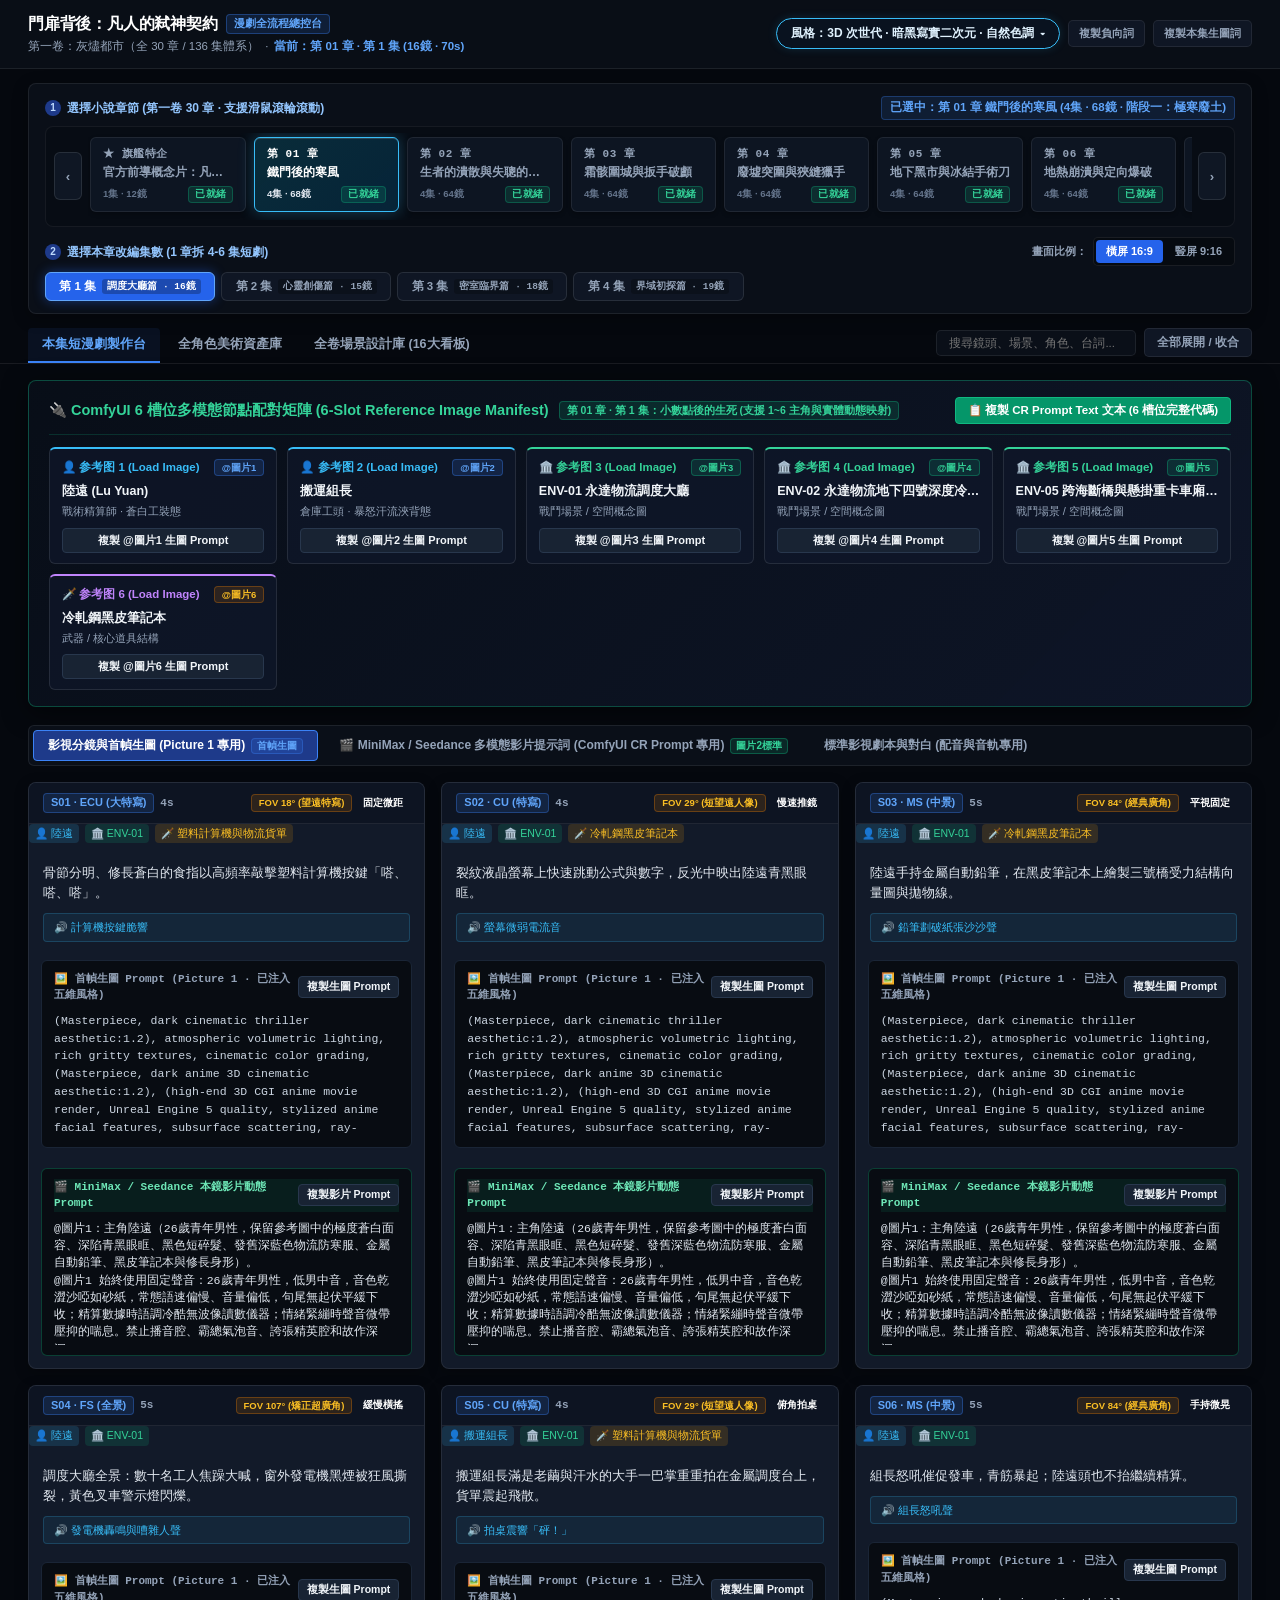
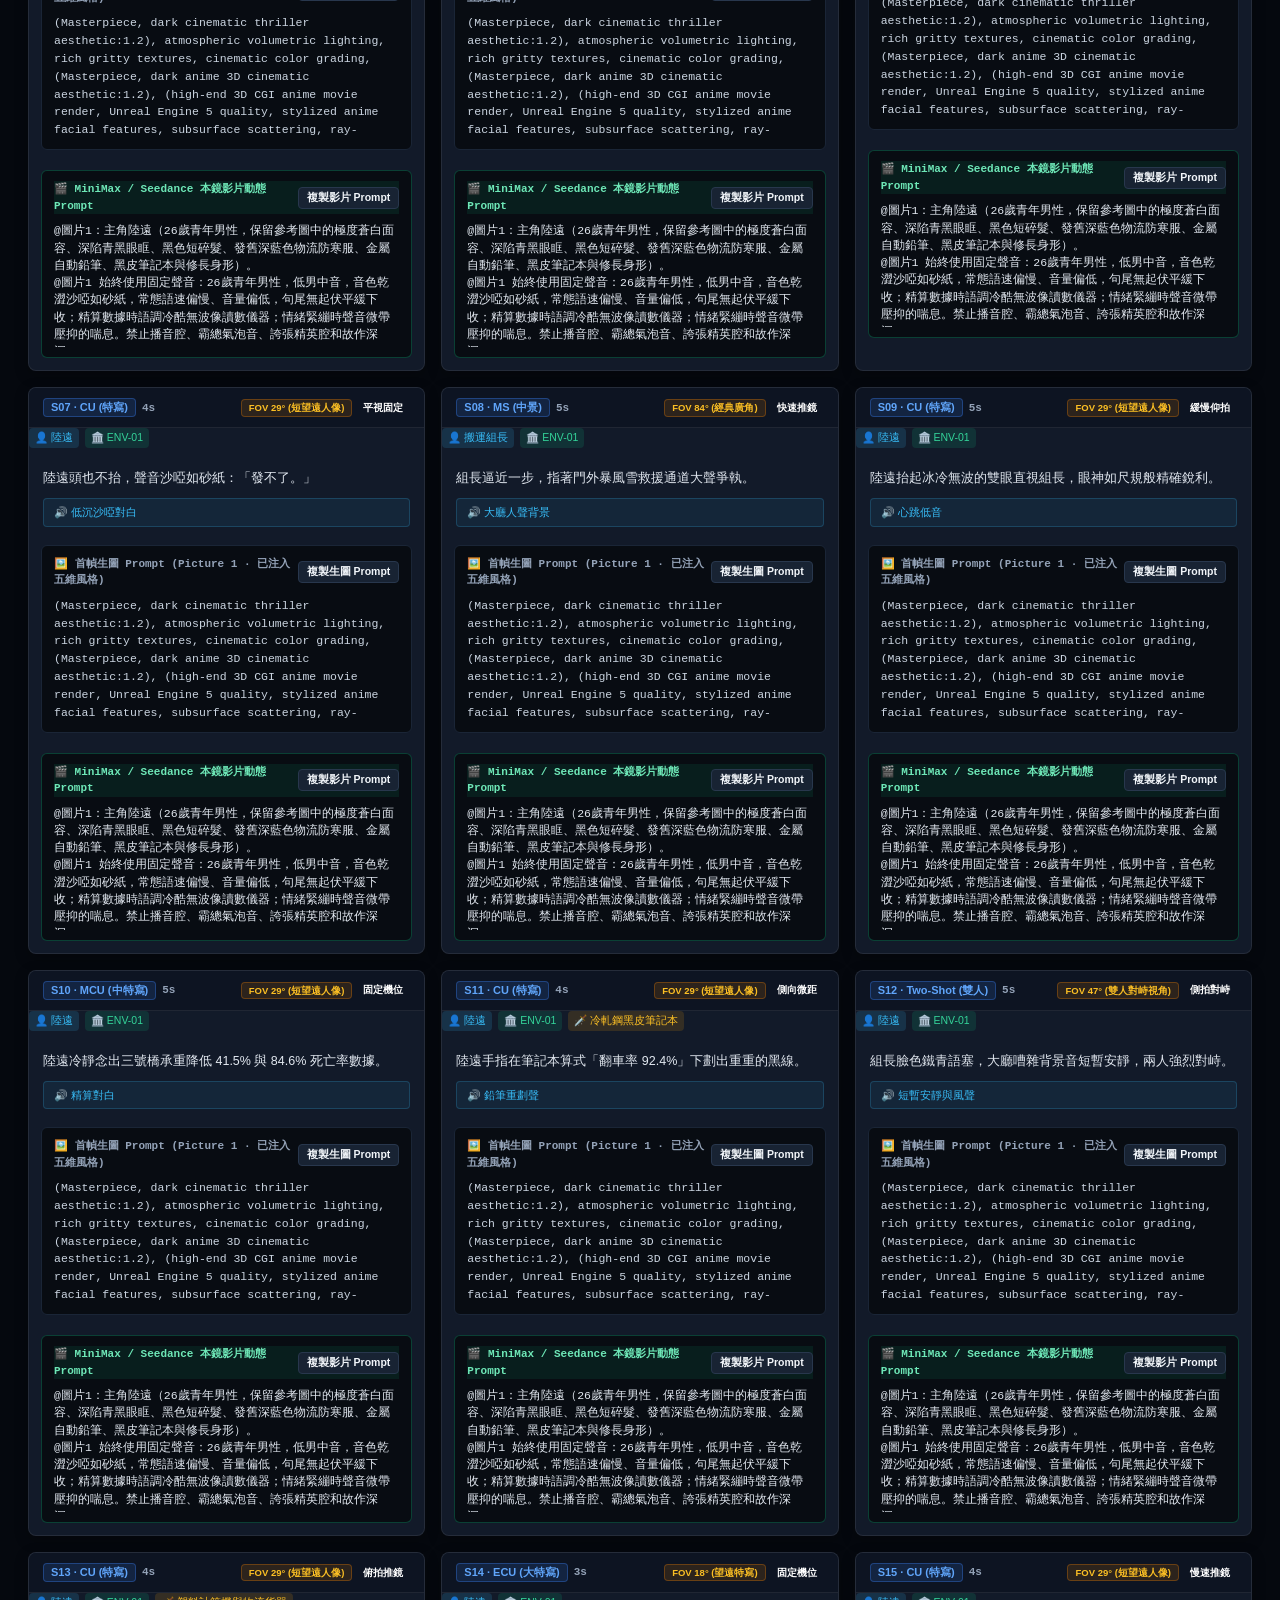
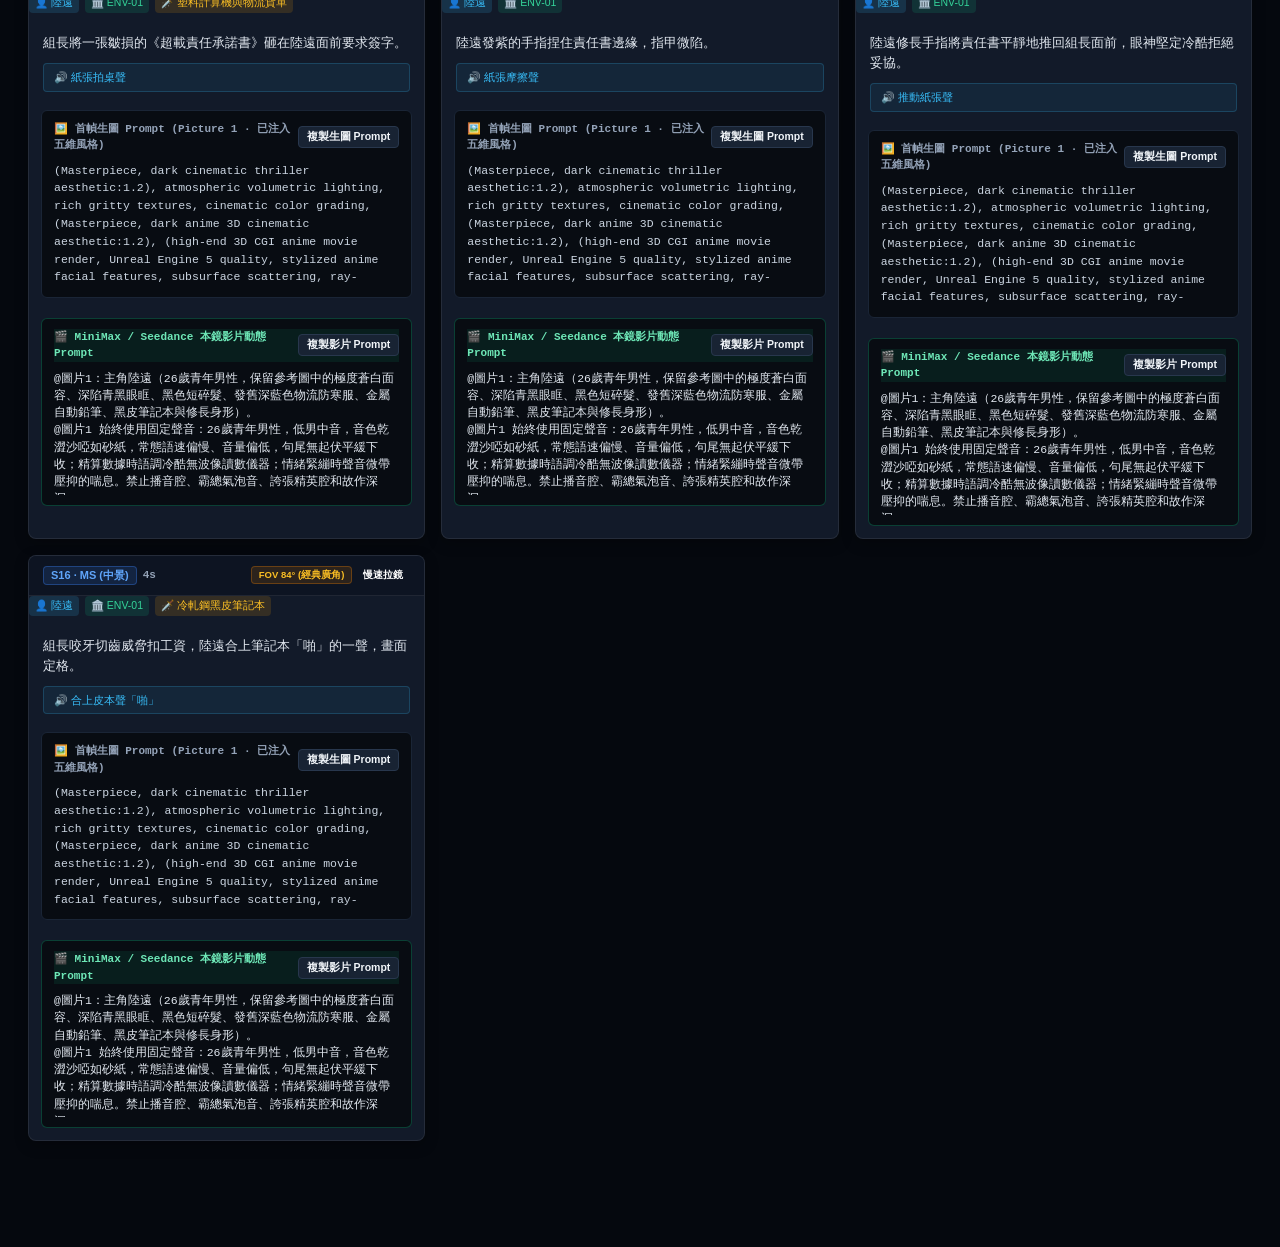
==== index.html @ d6fef090 "feat: initialize repository with AI video production assets and dashboard" ====
﻿<!DOCTYPE html>
<html lang="zh-TW">
<head>
  <meta charset="UTF-8">
  <meta http-equiv="refresh" content="0; url=dashboard/index.html">
  <title>門扉背後：凡人的弒神契約</title>
</head>
<body style="background:#05080e;color:#f8fafc;font-family:sans-serif;display:flex;align-items:center;justify-content:center;height:100vh;margin:0;">
  <p>正在前往總控台... 如未自動跳轉請點擊 <a href="dashboard/index.html" style="color:#38bdf8;">此處</a></p>
</body>
</html>
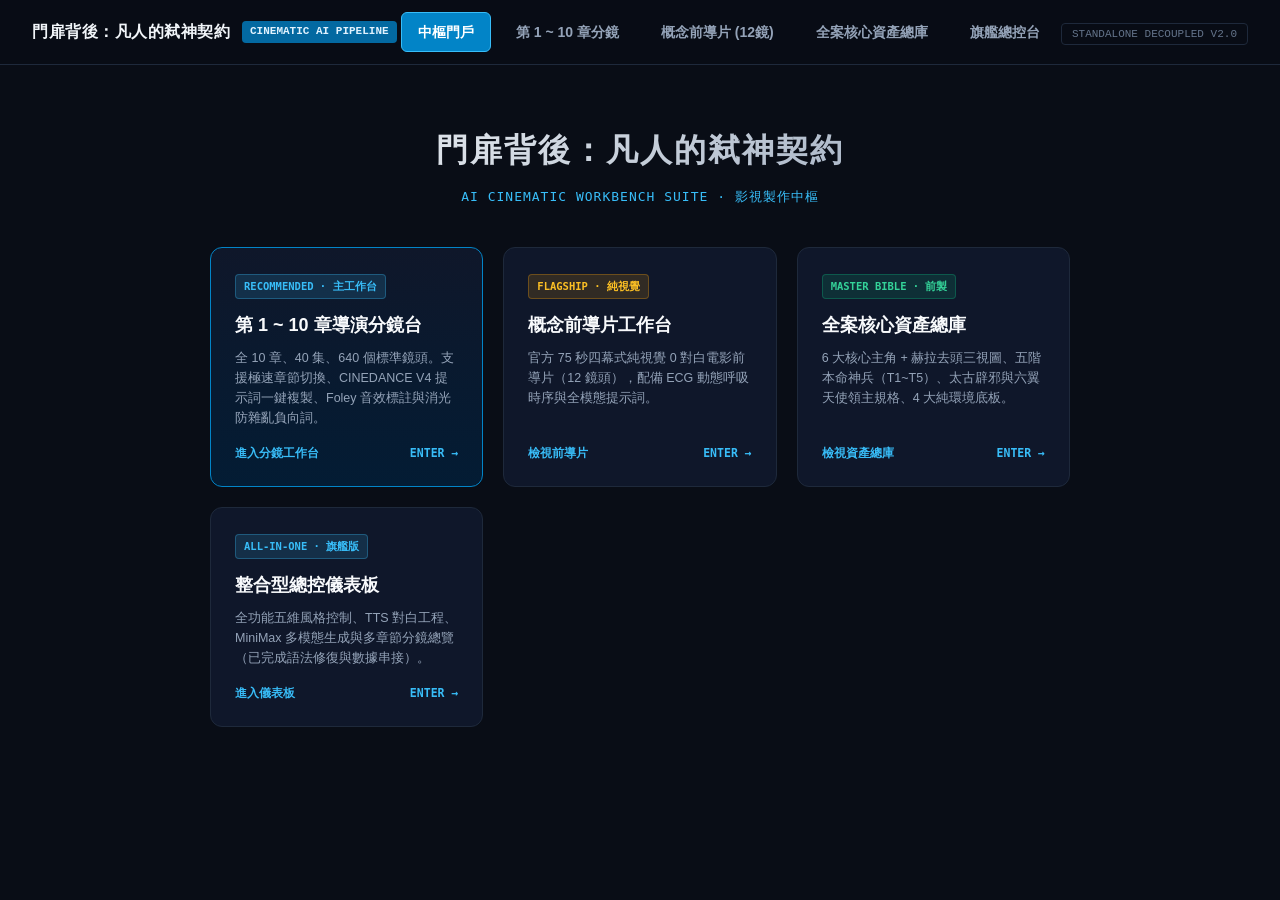
==== commit b3cd0750: "feat: update project workbench, restructuring specs, and episode data" ====
--- a/index.html
+++ b/index.html
@@ -1,11 +1,167 @@
-﻿<!DOCTYPE html>
+<!DOCTYPE html>
 <html lang="zh-TW">
 <head>
   <meta charset="UTF-8">
-  <meta http-equiv="refresh" content="0; url=dashboard/index.html">
-  <title>門扉背後：凡人的弒神契約</title>
+  <meta name="viewport" content="width=device-width, initial-scale=1.0">
+  <title>門扉背後：凡人的弒神契約 · 影視製作中樞門戶</title>
+  <link rel="stylesheet" href="css/workbench.css">
+  <style>
+    .portal-container {
+      max-width: 900px;
+      margin: 60px auto;
+      padding: 0 20px;
+    }
+    .portal-hero {
+      text-align: center;
+      margin-bottom: 40px;
+    }
+    .portal-title {
+      font-size: 32px;
+      font-weight: 900;
+      letter-spacing: 2px;
+      background: linear-gradient(135deg, #f8fafc 0%, #94a3b8 100%);
+      -webkit-background-clip: text;
+      -webkit-text-fill-color: transparent;
+      margin-bottom: 10px;
+    }
+    .portal-subtitle {
+      color: #38bdf8;
+      font-family: monospace;
+      font-size: 13px;
+      letter-spacing: 1px;
+    }
+    .portal-grid {
+      display: grid;
+      grid-template-columns: repeat(auto-fit, minmax(260px, 1fr));
+      gap: 20px;
+      margin-top: 30px;
+    }
+    .portal-card {
+      background: #0f172a;
+      border: 1px solid #1e293b;
+      border-radius: 12px;
+      padding: 24px;
+      text-decoration: none;
+      color: inherit;
+      transition: all 0.25s ease;
+      display: flex;
+      flex-direction: column;
+      justify-content: space-between;
+    }
+    .portal-card:hover {
+      border-color: #38bdf8;
+      transform: translateY(-4px);
+      box-shadow: 0 12px 30px rgba(56, 189, 248, 0.15);
+    }
+    .portal-card.primary-card {
+      border-color: #0284c7;
+      background: linear-gradient(180deg, #0f172a 0%, #031c34 100%);
+    }
+    .card-badge {
+      display: inline-block;
+      font-size: 10.5px;
+      font-family: monospace;
+      padding: 3px 8px;
+      border-radius: 4px;
+      margin-bottom: 12px;
+      font-weight: bold;
+    }
+    .badge-blue { background: rgba(56, 189, 248, 0.15); color: #38bdf8; border: 1px solid rgba(56, 189, 248, 0.3); }
+    .badge-amber { background: rgba(245, 158, 11, 0.15); color: #fbbf24; border: 1px solid rgba(245, 158, 11, 0.3); }
+    .badge-emerald { background: rgba(16, 185, 129, 0.15); color: #34d399; border: 1px solid rgba(16, 185, 129, 0.3); }
+    .card-title {
+      font-size: 18px;
+      font-weight: 800;
+      color: #f8fafc;
+      margin-bottom: 8px;
+    }
+    .card-desc {
+      font-size: 12.5px;
+      color: #94a3b8;
+      line-height: 1.6;
+      margin-bottom: 16px;
+    }
+    .card-footer {
+      font-size: 11.5px;
+      color: #38bdf8;
+      font-family: monospace;
+      font-weight: bold;
+      display: flex;
+      align-items: center;
+      justify-content: space-between;
+    }
+  </style>
 </head>
-<body style="background:#05080e;color:#f8fafc;font-family:sans-serif;display:flex;align-items:center;justify-content:center;height:100vh;margin:0;">
-  <p>正在前往總控台... 如未自動跳轉請點擊 <a href="dashboard/index.html" style="color:#38bdf8;">此處</a></p>
+<body>
+
+  <header id="global-header"></header>
+
+  <div class="portal-container">
+    <div class="portal-hero">
+      <div class="portal-title">門扉背後：凡人的弒神契約</div>
+      <div class="portal-subtitle">AI CINEMATIC WORKBENCH SUITE · 影視製作中樞</div>
+    </div>
+
+    <div class="portal-grid">
+      <!-- 1. 第 1 ~ 10 章分鏡主工作台 (推薦) -->
+      <a href="workbench_episodes.html" class="portal-card primary-card">
+        <div>
+          <span class="card-badge badge-blue">RECOMMENDED · 主工作台</span>
+          <div class="card-title">第 1 ~ 10 章導演分鏡台</div>
+          <div class="card-desc">全 10 章、40 集、640 個標準鏡頭。支援極速章節切換、CINEDANCE V4 提示詞一鍵複製、Foley 音效標註與消光防雜亂負向詞。</div>
+        </div>
+        <div class="card-footer">
+          <span>進入分鏡工作台</span>
+          <span>ENTER &rarr;</span>
+        </div>
+      </a>
+
+      <!-- 2. 官方概念前導片 -->
+      <a href="workbench_trailer.html" class="portal-card">
+        <div>
+          <span class="card-badge badge-amber">FLAGSHIP · 純視覺</span>
+          <div class="card-title">概念前導片工作台</div>
+          <div class="card-desc">官方 75 秒四幕式純視覺 0 對白電影前導片（12 鏡頭），配備 ECG 動態呼吸時序與全模態提示詞。</div>
+        </div>
+        <div class="card-footer">
+          <span>檢視前導片</span>
+          <span>ENTER &rarr;</span>
+        </div>
+      </a>
+
+      <!-- 3. 核心資產總庫 -->
+      <a href="workbench_assets.html" class="portal-card">
+        <div>
+          <span class="card-badge badge-emerald">MASTER BIBLE · 前製</span>
+          <div class="card-title">全案核心資產總庫</div>
+          <div class="card-desc">6 大核心主角 + 赫拉去頭三視圖、五階本命神兵（T1~T5）、太古辟邪與六翼天使領主規格、4 大純環境底板。</div>
+        </div>
+        <div class="card-footer">
+          <span>檢視資產總庫</span>
+          <span>ENTER &rarr;</span>
+        </div>
+      </a>
+
+      <!-- 4. 旗艦版總控儀表板 -->
+      <a href="dashboard/index.html" class="portal-card">
+        <div>
+          <span class="card-badge badge-blue">ALL-IN-ONE · 旗艦版</span>
+          <div class="card-title">整合型總控儀表板</div>
+          <div class="card-desc">全功能五維風格控制、TTS 對白工程、MiniMax 多模態生成與多章節分鏡總覽（已完成語法修復與數據串接）。</div>
+        </div>
+        <div class="card-footer">
+          <span>進入儀表板</span>
+          <span>ENTER &rarr;</span>
+        </div>
+      </a>
+    </div>
+  </div>
+
+  <script src="js/viewer_engine.js"></script>
+  <script>
+    document.addEventListener("DOMContentLoaded", () => {
+      renderGlobalHeader('portal');
+    });
+  </script>
 </body>
 </html>
--- a/css/workbench.css
+++ b/css/workbench.css
@@ -0,0 +1,492 @@
+:root {
+  --bg-main: #090d16;
+  --bg-card: #0f172a;
+  --bg-card-hover: #1e293b;
+  --bg-inner: #0b1120;
+  --border-color: #1e293b;
+  --border-accent: #0284c7;
+  --text-main: #f1f5f9;
+  --text-muted: #94a3b8;
+  --text-dim: #64748b;
+  --accent-cyan: #38bdf8;
+  --accent-amber: #d97706;
+  --accent-purple: #a855f7;
+  --accent-red: #ef4444;
+  --font-mono: 'Consolas', 'Courier New', monospace;
+  --font-sans: -apple-system, BlinkMacSystemFont, "Segoe UI", Roboto, "PingFang TC", "Microsoft JhengHei", sans-serif;
+}
+
+* {
+  box-sizing: border-box;
+  margin: 0;
+  padding: 0;
+}
+
+body {
+  background-color: var(--bg-main);
+  color: var(--text-main);
+  font-family: var(--font-sans);
+  line-height: 1.6;
+  padding-bottom: 80px;
+}
+
+/* 頂部導航列 */
+#global-header {
+  position: sticky;
+  top: 0;
+  z-index: 1000;
+  background: rgba(9, 13, 22, 0.95);
+  backdrop-filter: blur(12px);
+  border-bottom: 1px solid var(--border-color);
+  padding: 12px 32px;
+}
+
+.header-inner {
+  max-width: 1600px;
+  margin: 0 auto;
+  display: flex;
+  align-items: center;
+  justify-content: space-between;
+}
+
+.brand {
+  display: flex;
+  align-items: center;
+  gap: 12px;
+}
+
+.brand-title {
+  font-size: 16px;
+  font-weight: 700;
+  letter-spacing: 0.5px;
+  color: var(--text-main);
+}
+
+.brand-badge {
+  font-size: 11px;
+  font-family: var(--font-mono);
+  background: #0369a1;
+  color: #e0f2fe;
+  padding: 2px 8px;
+  border-radius: 4px;
+  font-weight: 600;
+}
+
+.nav-links {
+  display: flex;
+  gap: 8px;
+}
+
+.nav-item {
+  color: var(--text-muted);
+  text-decoration: none;
+  font-size: 14px;
+  font-weight: 600;
+  padding: 8px 16px;
+  border-radius: 6px;
+  transition: all 0.2s ease;
+  border: 1px solid transparent;
+}
+
+.nav-item:hover {
+  color: var(--accent-cyan);
+  background: var(--bg-card);
+}
+
+.nav-item.active {
+  color: #fff;
+  background: #0284c7;
+  border-color: #38bdf8;
+}
+
+.status-indicator {
+  font-family: var(--font-mono);
+  font-size: 11px;
+  color: var(--text-dim);
+  border: 1px solid var(--border-color);
+  padding: 4px 10px;
+  border-radius: 4px;
+}
+
+/* 主內容區塊 */
+.main-container {
+  max-width: 1600px;
+  margin: 24px auto;
+  padding: 0 24px;
+}
+
+.page-header {
+  margin-bottom: 24px;
+  padding-bottom: 16px;
+  border-bottom: 1px solid var(--border-color);
+  display: flex;
+  justify-content: space-between;
+  align-items: flex-end;
+}
+
+.page-title {
+  font-size: 24px;
+  font-weight: 800;
+  color: var(--text-main);
+  margin-bottom: 6px;
+}
+
+.page-subtitle {
+  font-size: 14px;
+  color: var(--text-muted);
+}
+
+.toolbar {
+  display: flex;
+  gap: 12px;
+}
+
+.btn-primary {
+  background: #0284c7;
+  color: #fff;
+  border: 1px solid #38bdf8;
+  padding: 8px 18px;
+  border-radius: 6px;
+  font-size: 13px;
+  font-weight: 700;
+  cursor: pointer;
+  transition: all 0.2s ease;
+}
+
+.btn-primary:hover {
+  background: #0369a1;
+}
+
+.btn-secondary {
+  background: var(--bg-card);
+  color: var(--text-muted);
+  border: 1px solid var(--border-color);
+  padding: 8px 18px;
+  border-radius: 6px;
+  font-size: 13px;
+  font-weight: 600;
+  cursor: pointer;
+  transition: all 0.2s ease;
+}
+
+.btn-secondary:hover {
+  color: var(--text-main);
+  border-color: var(--accent-cyan);
+}
+
+/* 標籤/章節選擇器 */
+.chapter-nav {
+  display: flex;
+  gap: 8px;
+  overflow-x: auto;
+  padding-bottom: 12px;
+  margin-bottom: 24px;
+  border-bottom: 1px solid var(--border-color);
+}
+
+.chapter-btn {
+  background: var(--bg-card);
+  color: var(--text-muted);
+  border: 1px solid var(--border-color);
+  padding: 8px 16px;
+  border-radius: 6px;
+  font-size: 13px;
+  font-weight: 600;
+  white-space: nowrap;
+  cursor: pointer;
+  transition: all 0.2s ease;
+}
+
+.chapter-btn:hover {
+  color: var(--text-main);
+  border-color: var(--accent-cyan);
+}
+
+.chapter-btn.active {
+  background: #1e293b;
+  color: var(--accent-cyan);
+  border-color: #0284c7;
+  box-shadow: 0 0 12px rgba(2, 132, 199, 0.3);
+}
+
+/* 子單元選單 (Part 1 ~ Part 4) */
+.part-nav {
+  display: flex;
+  gap: 8px;
+  margin-bottom: 20px;
+}
+
+.part-btn {
+  background: var(--bg-inner);
+  color: var(--text-dim);
+  border: 1px solid var(--border-color);
+  padding: 6px 14px;
+  border-radius: 4px;
+  font-size: 12px;
+  font-weight: 600;
+  cursor: pointer;
+  transition: all 0.2s;
+}
+
+.part-btn:hover {
+  color: var(--text-muted);
+}
+
+.part-btn.active {
+  background: #334155;
+  color: #fff;
+  border-color: #64748b;
+}
+
+/* 分鏡卡片清單 */
+.shots-grid {
+  display: flex;
+  flex-direction: column;
+  gap: 16px;
+}
+
+.shot-card {
+  background: var(--bg-card);
+  border: 1px solid var(--border-color);
+  border-radius: 8px;
+  overflow: hidden;
+  transition: border-color 0.2s ease;
+}
+
+.shot-card:hover {
+  border-color: #334155;
+}
+
+.shot-header {
+  background: #131d31;
+  padding: 10px 18px;
+  border-bottom: 1px solid var(--border-color);
+  display: flex;
+  justify-content: space-between;
+  align-items: center;
+}
+
+.shot-meta {
+  display: flex;
+  align-items: center;
+  gap: 12px;
+}
+
+.shot-id {
+  font-family: var(--font-mono);
+  font-weight: 800;
+  font-size: 14px;
+  color: var(--accent-cyan);
+}
+
+.shot-type {
+  background: #1e293b;
+  color: #cbd5e1;
+  padding: 2px 8px;
+  border-radius: 4px;
+  font-size: 11px;
+  font-weight: 700;
+}
+
+.shot-dur {
+  font-family: var(--font-mono);
+  color: var(--accent-amber);
+  font-size: 12px;
+  font-weight: 700;
+}
+
+.shot-cam {
+  color: var(--text-dim);
+  font-size: 12px;
+}
+
+.btn-copy-shot {
+  background: transparent;
+  color: var(--accent-cyan);
+  border: 1px solid #0284c7;
+  padding: 4px 12px;
+  border-radius: 4px;
+  font-size: 11px;
+  font-family: var(--font-mono);
+  font-weight: 700;
+  cursor: pointer;
+  transition: all 0.2s;
+}
+
+.btn-copy-shot:hover {
+  background: #0284c7;
+  color: #fff;
+}
+
+.btn-copy-shot.btn-copied {
+  background: #10b981;
+  border-color: #10b981;
+  color: #fff;
+}
+
+.shot-body {
+  padding: 16px 18px;
+}
+
+.shot-desc-label {
+  font-size: 11px;
+  font-weight: 700;
+  color: var(--text-dim);
+  text-transform: uppercase;
+  margin-bottom: 4px;
+}
+
+.shot-desc {
+  font-size: 14px;
+  color: var(--text-main);
+  margin-bottom: 14px;
+  line-height: 1.5;
+}
+
+.prompt-box {
+  background: var(--bg-inner);
+  border: 1px solid #1e293b;
+  border-radius: 6px;
+  padding: 12px;
+  margin-bottom: 12px;
+}
+
+.prompt-label {
+  font-size: 11px;
+  font-family: var(--font-mono);
+  font-weight: 700;
+  color: var(--accent-purple);
+  margin-bottom: 6px;
+}
+
+.prompt-text {
+  font-family: var(--font-mono);
+  font-size: 12px;
+  color: #cbd5e1;
+  white-space: pre-wrap;
+  word-break: break-all;
+  line-height: 1.5;
+}
+
+.audio-box {
+  display: flex;
+  align-items: baseline;
+  gap: 8px;
+  background: #111827;
+  padding: 8px 12px;
+  border-radius: 4px;
+  border-left: 3px solid var(--accent-amber);
+}
+
+.audio-label {
+  font-size: 11px;
+  font-weight: 800;
+  font-family: var(--font-mono);
+  color: var(--accent-amber);
+}
+
+.audio-content {
+  font-size: 13px;
+  color: #cbd5e1;
+}
+
+/* 資產卡片網格 */
+.assets-grid {
+  display: grid;
+  grid-template-columns: repeat(auto-fill, minmax(480px, 1fr));
+  gap: 20px;
+}
+
+.asset-card {
+  background: var(--bg-card);
+  border: 1px solid var(--border-color);
+  border-radius: 8px;
+  padding: 18px;
+  display: flex;
+  flex-direction: column;
+  gap: 12px;
+}
+
+.asset-title {
+  font-size: 16px;
+  font-weight: 700;
+  color: var(--accent-cyan);
+  display: flex;
+  justify-content: space-between;
+  align-items: center;
+}
+
+.asset-tag {
+  font-size: 11px;
+  background: #1e293b;
+  color: var(--text-muted);
+  padding: 2px 8px;
+  border-radius: 4px;
+  font-weight: 600;
+}
+
+.asset-desc {
+  font-size: 13px;
+  color: var(--text-muted);
+  line-height: 1.5;
+}
+
+/* BOSS 形態切換器與剪影盒子 */
+.phase-selector {
+  display: flex;
+  gap: 8px;
+  background: #0f172a;
+  padding: 4px;
+  border-radius: 6px;
+  border: 1px solid #1e293b;
+}
+
+.btn-phase {
+  flex: 1;
+  background: transparent;
+  border: 1px solid transparent;
+  color: #94a3b8;
+  font-size: 12px;
+  font-weight: 700;
+  padding: 6px 12px;
+  border-radius: 4px;
+  cursor: pointer;
+  transition: all 0.15s ease;
+  text-align: center;
+}
+
+.btn-phase:hover {
+  color: #f1f5f9;
+  background: #1e293b;
+}
+
+.btn-phase.active-phase1 {
+  background: #0284c7;
+  color: #ffffff;
+  border-color: #38bdf8;
+  box-shadow: 0 0 10px rgba(56, 189, 248, 0.2);
+}
+
+.btn-phase.active-phase2 {
+  background: #b91c1c;
+  color: #ffffff;
+  border-color: #f87171;
+  box-shadow: 0 0 10px rgba(248, 113, 113, 0.3);
+}
+
+.silhouette-box {
+  background: #0b0f19;
+  border: 1px solid #334155;
+  border-left: 3px solid #38bdf8;
+  padding: 8px 12px;
+  border-radius: 4px;
+  font-size: 12px;
+  color: #e2e8f0;
+  line-height: 1.5;
+}
+
+.silhouette-box.phase2 {
+  border-left-color: #ef4444;
+  background: #180808;
+}
+
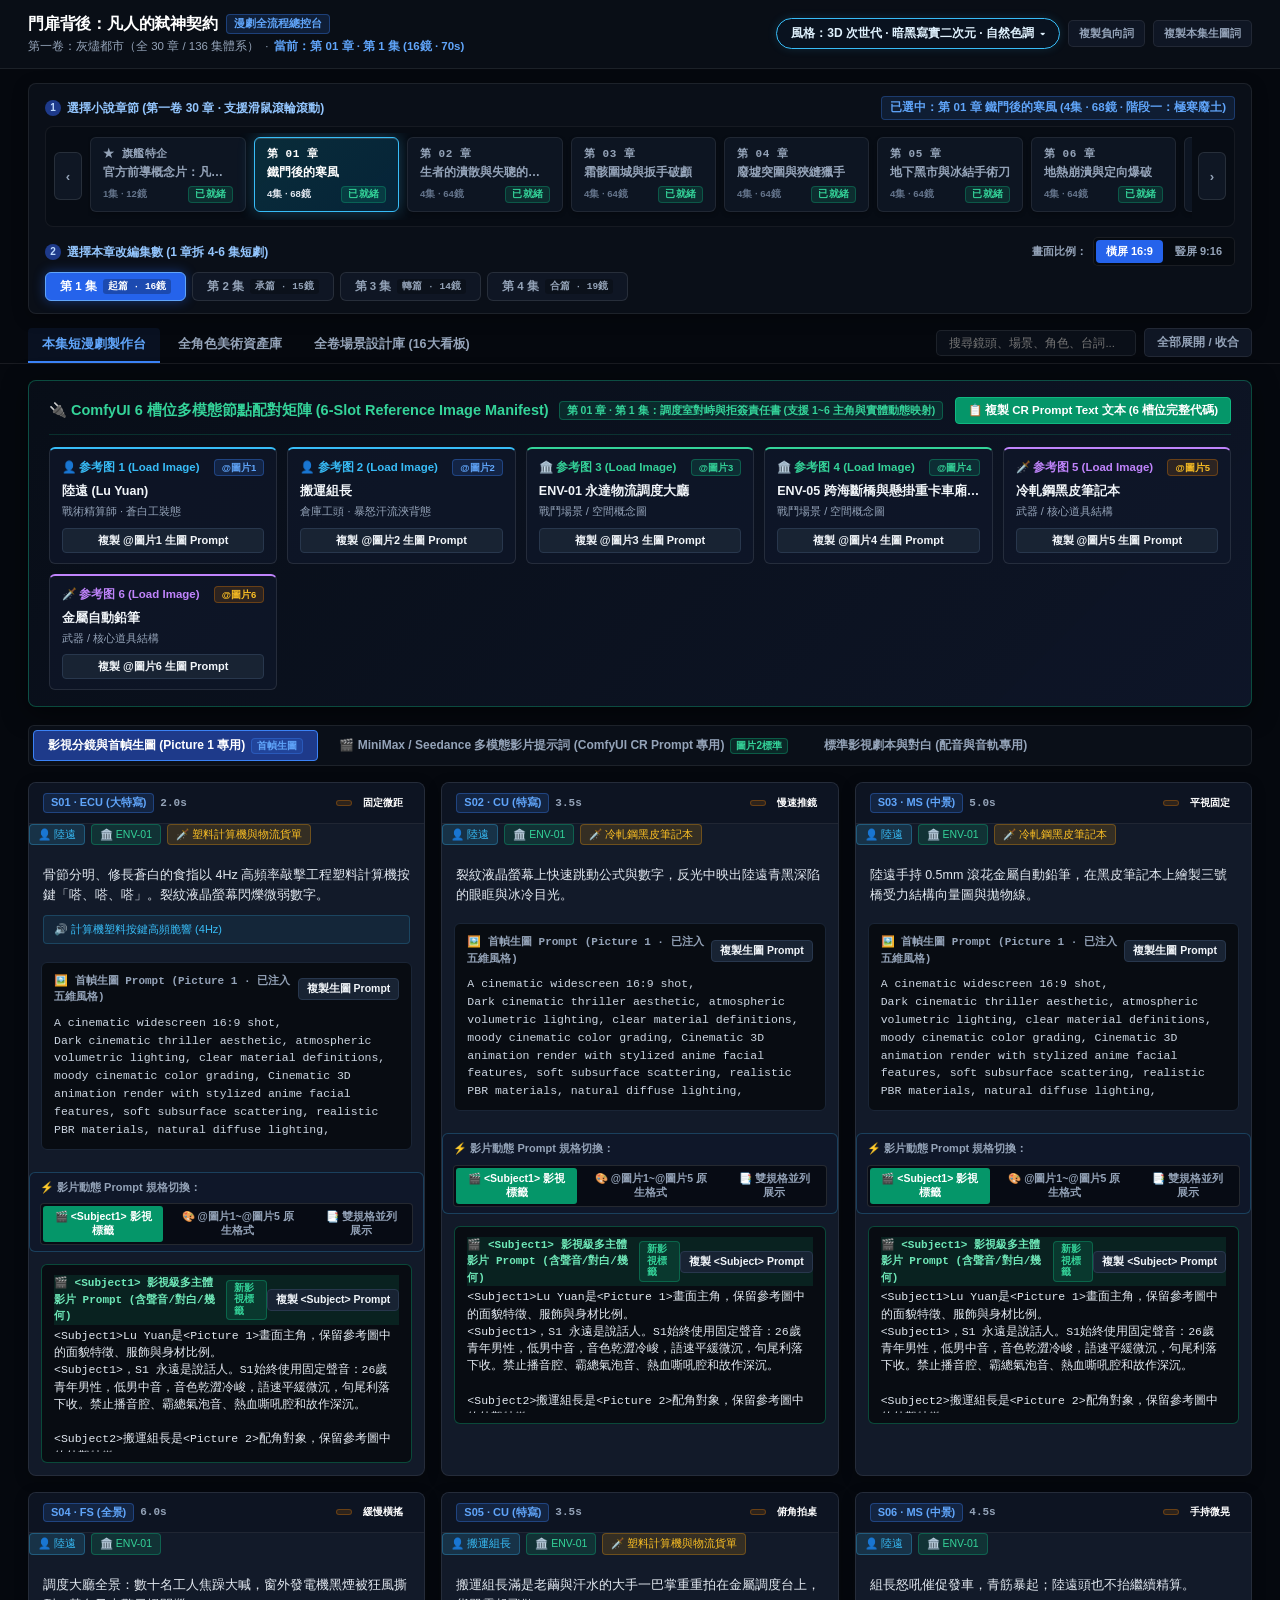
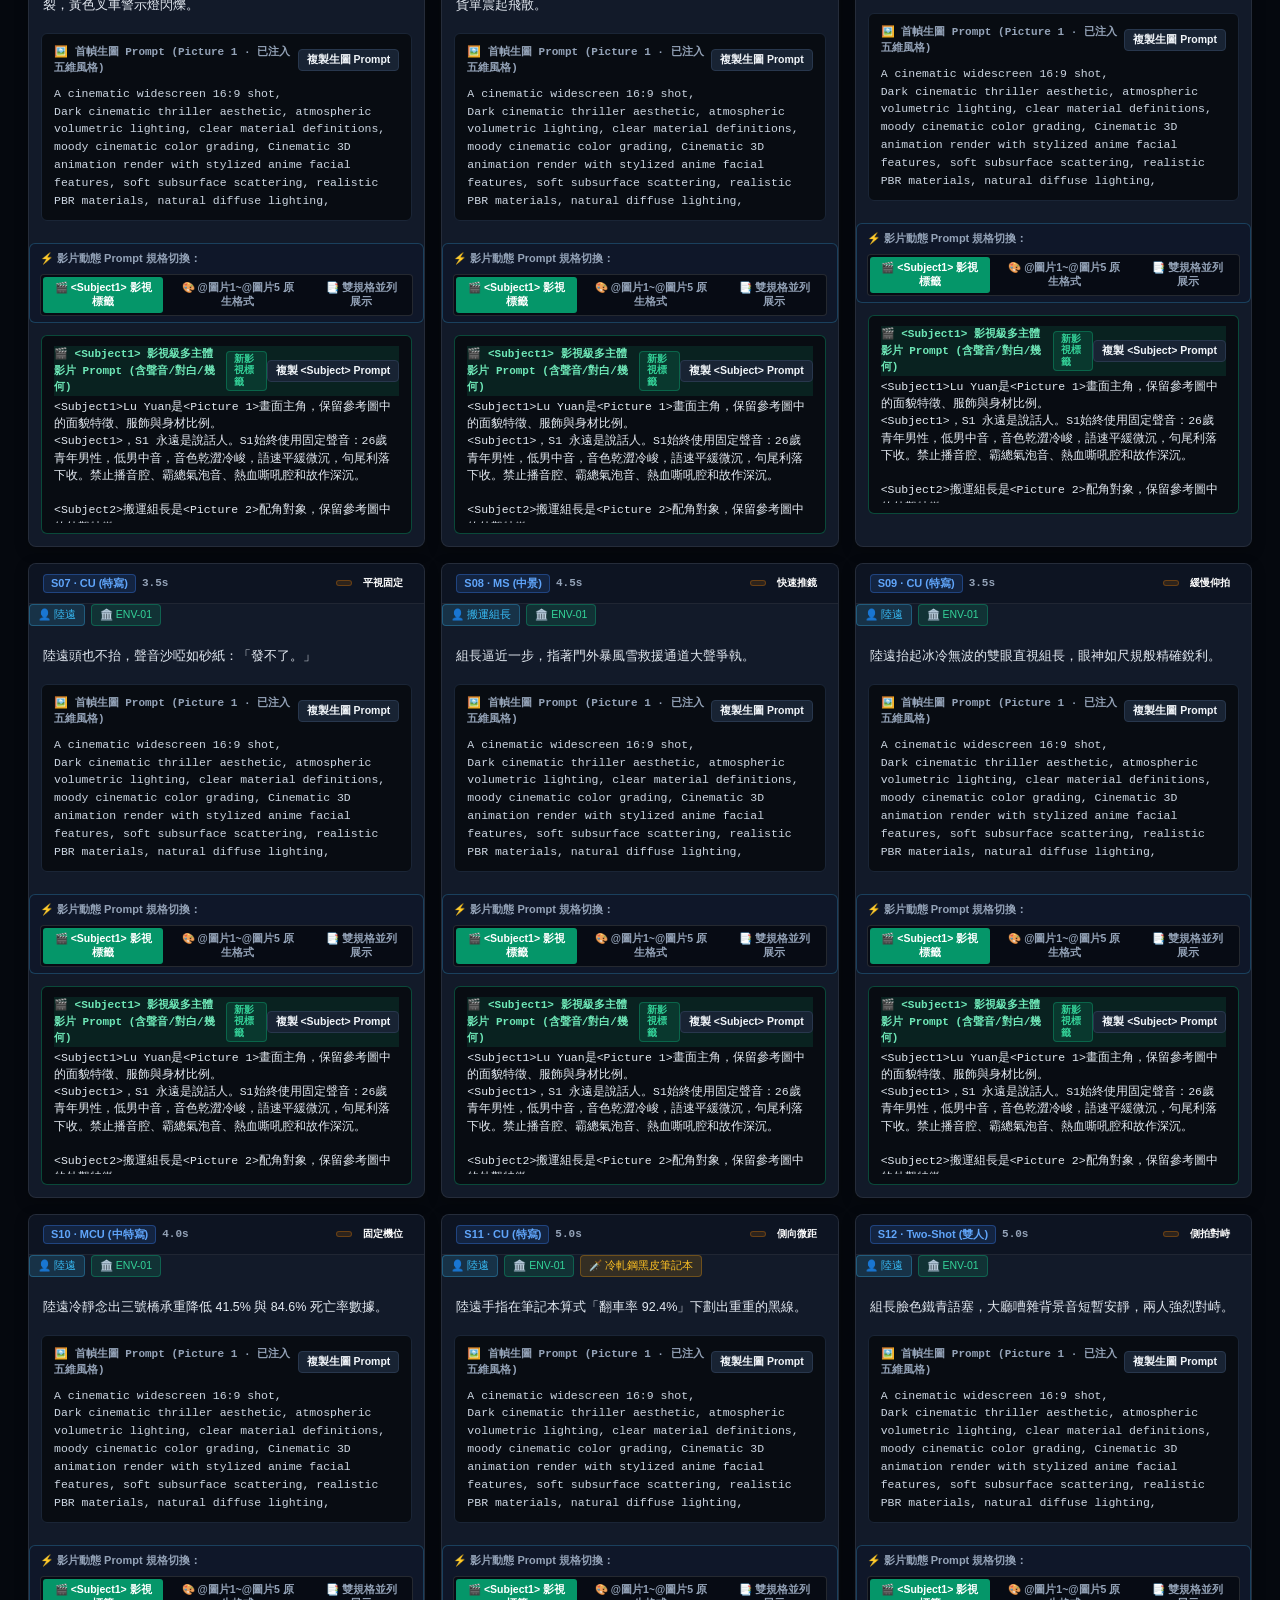
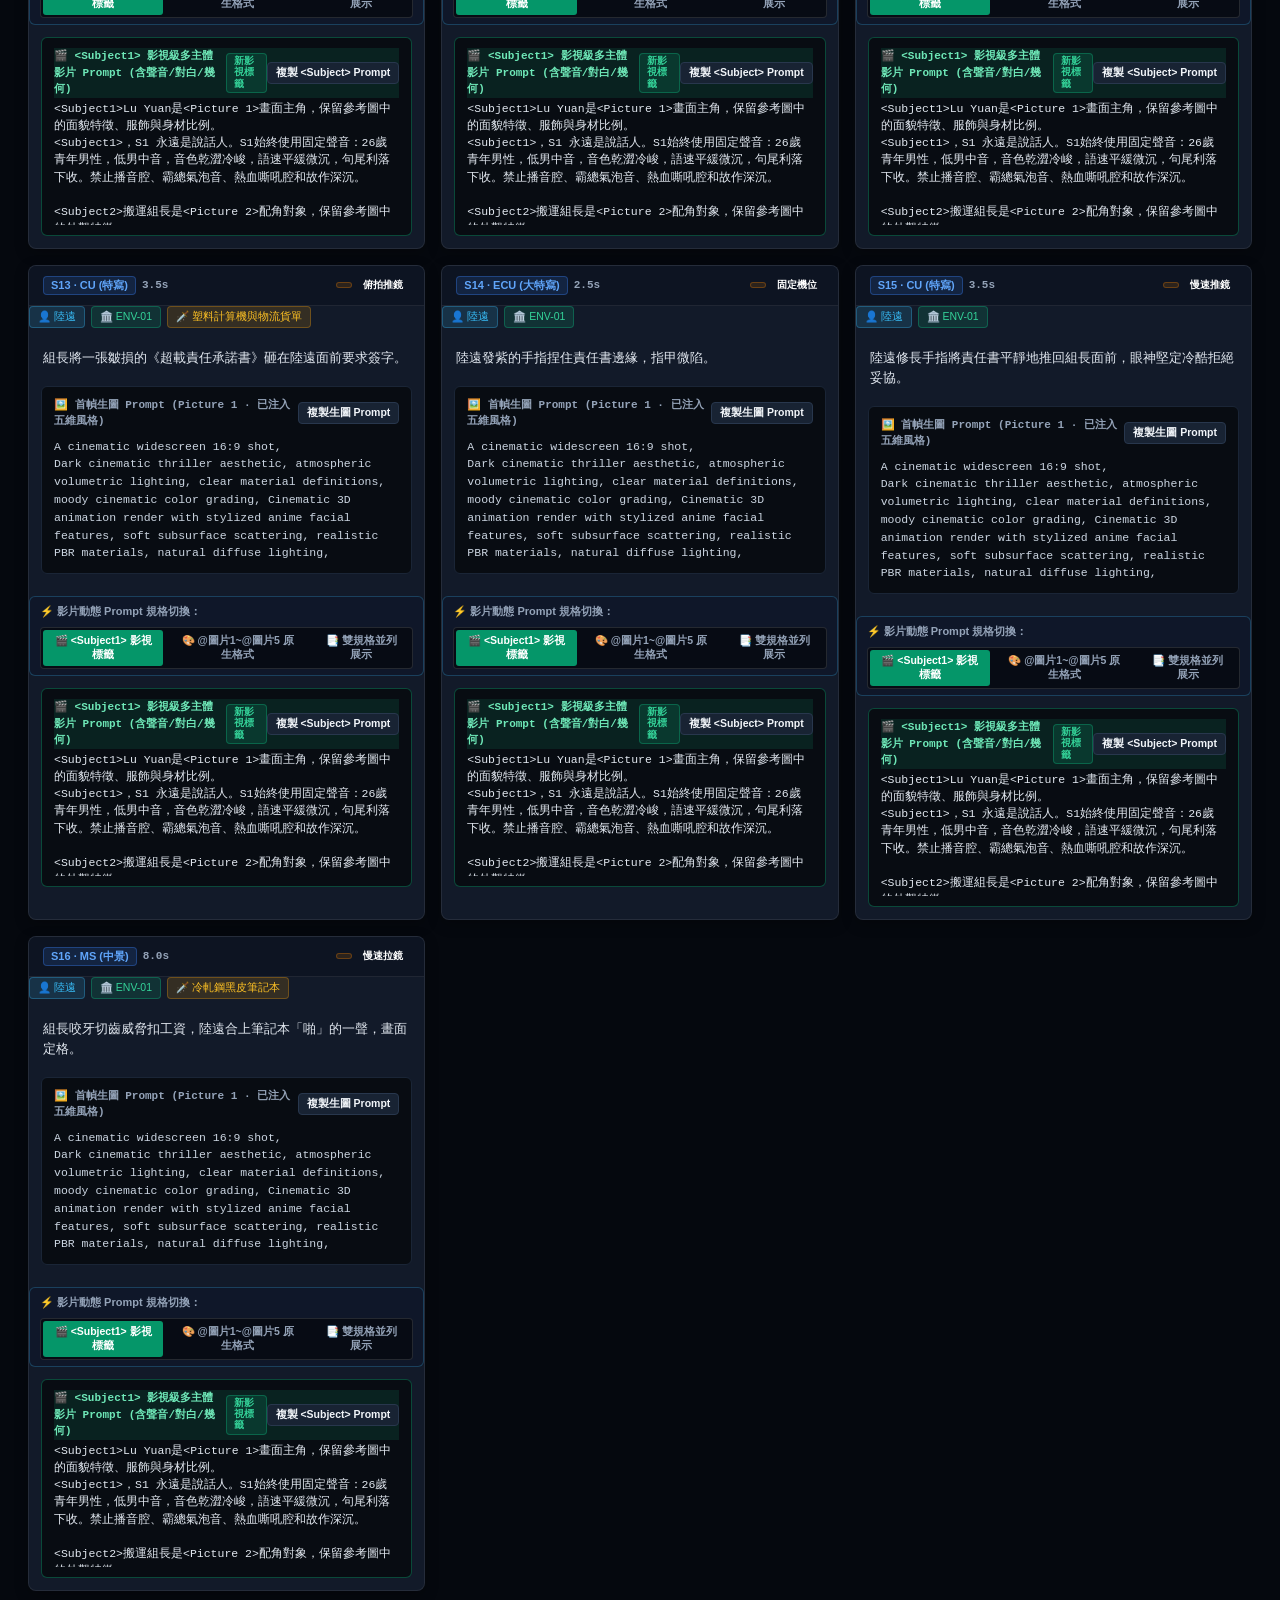
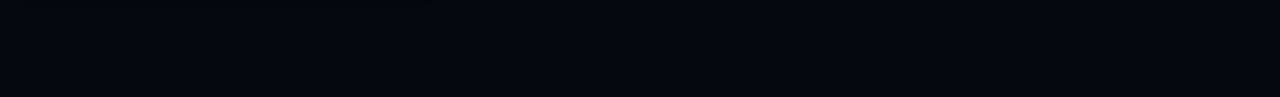
==== commit 824b15e2: "fix: 修復分鏡卡片渲染變數作用域 Bug，建立永久全站防退行健康測試套件，並將根目錄首頁直連旗艦總控工作台" ====
--- a/index.html
+++ b/index.html
@@ -1,167 +1,15238 @@
 <!DOCTYPE html>
 <html lang="zh-TW">
 <head>
+  <!-- 靜態全量預載第 01 ~ 10 章獨立分鏡數據庫 -->
+  <script src="data/assets_data.js"></script>
+  <script src="data/chapters/ch01_data.js"></script>
+  <script src="data/chapters/ch02_data.js"></script>
+  <script src="data/chapters/ch03_data.js"></script>
+  <script src="data/chapters/ch04_data.js"></script>
+  <script src="data/chapters/ch05_data.js"></script>
+  <script src="data/chapters/ch06_data.js"></script>
+  <script src="data/chapters/ch07_data.js"></script>
+  <script src="data/chapters/ch08_data.js"></script>
+  <script src="data/chapters/ch09_data.js"></script>
+  <script src="data/chapters/ch10_data.js"></script>
   <meta charset="UTF-8">
   <meta name="viewport" content="width=device-width, initial-scale=1.0">
-  <title>門扉背後：凡人的弒神契約 · 影視製作中樞門戶</title>
-  <link rel="stylesheet" href="css/workbench.css">
+  <title>門扉背後：凡人的弒神契約 - 工業級 AI 漫劇全流程製作總控台</title>
   <style>
-    .portal-container {
-      max-width: 900px;
-      margin: 60px auto;
-      padding: 0 20px;
-    }
-    .portal-hero {
-      text-align: center;
-      margin-bottom: 40px;
-    }
-    .portal-title {
-      font-size: 32px;
-      font-weight: 900;
-      letter-spacing: 2px;
-      background: linear-gradient(135deg, #f8fafc 0%, #94a3b8 100%);
-      -webkit-background-clip: text;
-      -webkit-text-fill-color: transparent;
-      margin-bottom: 10px;
-    }
-    .portal-subtitle {
-      color: #38bdf8;
-      font-family: monospace;
-      font-size: 13px;
-      letter-spacing: 1px;
-    }
-    .portal-grid {
-      display: grid;
-      grid-template-columns: repeat(auto-fit, minmax(260px, 1fr));
-      gap: 20px;
-      margin-top: 30px;
-    }
-    .portal-card {
-      background: #0f172a;
-      border: 1px solid #1e293b;
-      border-radius: 12px;
-      padding: 24px;
-      text-decoration: none;
-      color: inherit;
-      transition: all 0.25s ease;
+    :root {
+      --bg-primary: #05080e;
+      --bg-secondary: #0a0f18;
+      --bg-surface: #0e1522;
+      --bg-card: #121a29;
+      --bg-card-hover: #172235;
+      --border-subtle: rgba(255, 255, 255, 0.08);
+      --border-focus: rgba(56, 189, 248, 0.4);
+      --accent-blue: #3b82f6;
+      --accent-cyan: #06b6d4;
+      --accent-sky: #38bdf8;
+      --accent-bronze: #d97706;
+      --accent-danger: #ef4444;
+      --accent-purple: #a855f7;
+      --accent-emerald: #10b981;
+      --text-primary: #f8fafc;
+      --text-secondary: #94a3b8;
+      --text-muted: #64748b;
+      --font-mono: "Fira Code", "Cascadia Code", Consolas, monospace;
+      --font-sans: -apple-system, BlinkMacSystemFont, "Segoe UI", Roboto, "Noto Sans TC", sans-serif;
+    }
+
+    * { box-sizing: border-box; margin: 0; padding: 0; }
+    body {
+      background-color: var(--bg-primary);
+      color: var(--text-primary);
+      font-family: var(--font-sans);
+      line-height: 1.5;
+      padding-bottom: 90px;
+      overflow-x: hidden;
+    }
+
+    /* 頂部極簡 Studio 導航欄 */
+    header {
+      background: rgba(10, 15, 24, 0.95);
+      border-bottom: 1px solid var(--border-subtle);
+      padding: 12px 28px;
+      position: sticky;
+      top: 0;
+      z-index: 200;
+      backdrop-filter: blur(20px);
+    }
+
+    .header-inner {
+      max-width: 1600px;
+      margin: 0 auto;
+      display: flex;
+      justify-content: space-between;
+      align-items: center;
+      flex-wrap: wrap;
+      gap: 12px;
+    }
+
+    .brand-group {
       display: flex;
       flex-direction: column;
+      gap: 2px;
+    }
+
+    .brand-title {
+      display: flex;
+      align-items: center;
+      gap: 8px;
+    }
+
+    .brand-title h1 {
+      font-size: 16px;
+      font-weight: 700;
+      color: #fff;
+      letter-spacing: -0.2px;
+    }
+
+    .brand-subtitle {
+      font-size: 11.5px;
+      color: var(--text-secondary);
+      display: flex;
+      align-items: center;
+      gap: 6px;
+      flex-wrap: wrap;
+    }
+
+    .header-actions {
+      display: flex;
+      align-items: center;
+      gap: 8px;
+      flex-wrap: wrap;
+    }
+
+    .badge {
+      display: inline-flex;
+      align-items: center;
+      font-size: 11px;
+      font-weight: 600;
+      padding: 2px 7px;
+      border-radius: 4px;
+      line-height: 1.2;
+    }
+
+    .badge-primary { background: rgba(59, 130, 246, 0.15); color: #60a5fa; border: 1px solid rgba(59, 130, 246, 0.35); }
+    .badge-bronze { background: rgba(217, 119, 6, 0.15); color: #fbbf24; border: 1px solid rgba(217, 119, 6, 0.35); }
+    .badge-shot { background: rgba(6, 182, 212, 0.15); color: #22d3ee; border: 1px solid rgba(6, 182, 212, 0.35); }
+    .badge-danger { background: rgba(239, 68, 68, 0.15); color: #f87171; border: 1px solid rgba(239, 68, 68, 0.35); }
+    .badge-purple { background: rgba(168, 85, 247, 0.15); color: #c084fc; border: 1px solid rgba(168, 85, 247, 0.35); }
+    .badge-emerald { background: rgba(16, 185, 129, 0.15); color: #34d399; border: 1px solid rgba(16, 185, 129, 0.35); }
+
+    /* 風格切換膠囊按鈕 (Style Switcher Capsule) */
+    .style-capsule-btn {
+      background: #111a29;
+      border: 1px solid rgba(56, 189, 248, 0.35);
+      color: #e2e8f0;
+      padding: 5px 12px;
+      border-radius: 20px;
+      font-size: 11.5px;
+      font-weight: 600;
+      cursor: pointer;
+      display: flex;
+      align-items: center;
+      gap: 6px;
+      transition: all 0.2s ease;
+      box-shadow: 0 0 10px rgba(56, 189, 248, 0.12);
+    }
+
+    .style-capsule-btn:hover {
+      background: #17243a;
+      border-color: #38bdf8;
+      box-shadow: 0 0 14px rgba(56, 189, 248, 0.25);
+    }
+
+    .style-capsule-btn.active {
+      background: rgba(56, 189, 248, 0.15);
+      border-color: #38bdf8;
+    }
+
+    .btn-header-action {
+      background: #0f1624;
+      border: 1px solid var(--border-subtle);
+      color: var(--text-secondary);
+      font-size: 11px;
+      font-weight: 600;
+      padding: 5px 10px;
+      border-radius: 5px;
+      cursor: pointer;
+      transition: all 0.15s ease;
+    }
+
+    .btn-header-action:hover {
+      background: #182232;
+      color: #fff;
+      border-color: rgba(255, 255, 255, 0.2);
+    }
+
+    /* 風格抽屜 (Collapsible Style Drawer) */
+    .style-drawer {
+      max-height: 0;
+      overflow: hidden;
+      transition: max-height 0.35s cubic-bezier(0.4, 0, 0.2, 1), opacity 0.25s ease;
+      opacity: 0;
+      background: #080c14;
+      border-bottom: 1px solid rgba(56, 189, 248, 0.2);
+      box-shadow: 0 12px 30px rgba(0, 0, 0, 0.7);
+    }
+
+    .style-drawer.open {
+      max-height: 550px;
+      opacity: 1;
+      overflow-y: auto;
+    }
+
+    .style-drawer-inner {
+      max-width: 1600px;
+      margin: 0 auto;
+      padding: 14px 28px;
+    }
+
+    .style-drawer-header {
+      display: flex;
       justify-content: space-between;
-    }
-    .portal-card:hover {
-      border-color: #38bdf8;
-      transform: translateY(-4px);
-      box-shadow: 0 12px 30px rgba(56, 189, 248, 0.15);
-    }
-    .portal-card.primary-card {
-      border-color: #0284c7;
-      background: linear-gradient(180deg, #0f172a 0%, #031c34 100%);
-    }
-    .card-badge {
-      display: inline-block;
-      font-size: 10.5px;
-      font-family: monospace;
+      align-items: center;
+      margin-bottom: 10px;
+    }
+
+    .btn-close-drawer {
+      background: transparent;
+      border: 1px solid rgba(255, 255, 255, 0.1);
+      color: #94a3b8;
       padding: 3px 8px;
       border-radius: 4px;
-      margin-bottom: 12px;
-      font-weight: bold;
-    }
-    .badge-blue { background: rgba(56, 189, 248, 0.15); color: #38bdf8; border: 1px solid rgba(56, 189, 248, 0.3); }
-    .badge-amber { background: rgba(245, 158, 11, 0.15); color: #fbbf24; border: 1px solid rgba(245, 158, 11, 0.3); }
-    .badge-emerald { background: rgba(16, 185, 129, 0.15); color: #34d399; border: 1px solid rgba(16, 185, 129, 0.3); }
-    .card-title {
-      font-size: 18px;
+      font-size: 11px;
+      cursor: pointer;
+    }
+
+    .btn-close-drawer:hover {
+      color: #fff;
+      border-color: #ef4444;
+      background: rgba(239, 68, 68, 0.15);
+    }
+
+    .style-categories {
+      display: flex;
+      gap: 6px;
+      margin-bottom: 10px;
+      flex-wrap: wrap;
+      align-items: center;
+    }
+
+    .cat-btn {
+      background: #0f1624;
+      border: 1px solid #1f2b3e;
+      color: var(--text-secondary);
+      font-size: 11px;
+      font-weight: 600;
+      padding: 4px 10px;
+      border-radius: 4px;
+      cursor: pointer;
+      transition: all 0.15s ease;
+    }
+
+    .cat-btn:hover { color: #fff; border-color: #3b82f6; }
+    .cat-btn.active {
+      background: #2563eb;
+      border-color: #60a5fa;
+      color: #fff;
+    }
+
+    .style-grid {
+      display: grid;
+      grid-template-columns: repeat(auto-fill, minmax(min(100%, 280px), 1fr));
+      gap: 8px;
+    }
+
+    .style-card {
+      background: #0f1624;
+      border: 1px solid #1e2a3c;
+      border-radius: 6px;
+      padding: 8px 12px;
+      cursor: pointer;
+      transition: all 0.15s ease;
+      display: flex;
+      flex-direction: column;
+      gap: 2px;
+      position: relative;
+    }
+
+    .style-card:hover {
+      border-color: #38bdf8;
+      background: #141f32;
+    }
+
+    .style-card.active, .style-card.selected {
+      border-color: #38bdf8 !important;
+      background: rgba(56, 189, 248, 0.16) !important;
+      box-shadow: 0 0 16px rgba(56, 189, 248, 0.35), inset 0 0 8px rgba(56, 189, 248, 0.1) !important;
+      outline: 1px solid #38bdf8 !important;
+    }
+
+
+
+    .style-card-name { font-size: 12px; font-weight: 700; color: #fff; line-height: 1.35; flex: 1; }
+    .style-card-desc { font-size: 10.5px; color: var(--text-secondary); line-height: 1.35; }
+
+    /* Studio Toolbar (雙層極簡章節與集數導航軸) */
+    .studio-toolbar-container {
+      max-width: 1600px;
+      margin: 14px auto 0;
+      padding: 0 28px;
+    }
+
+    .studio-toolbar-card {
+      background: #0a0f18;
+      border: 1px solid var(--border-subtle);
+      border-radius: 8px;
+      padding: 12px 16px;
+      display: flex;
+      flex-direction: column;
+      gap: 10px;
+      box-shadow: 0 4px 16px rgba(0, 0, 0, 0.3);
+    }
+
+    .toolbar-tier-1, .toolbar-tier-2 {
+      display: flex;
+      flex-direction: column;
+      gap: 6px;
+    }
+
+    .tier-label-row {
+      display: flex;
+      justify-content: space-between;
+      align-items: center;
+      flex-wrap: wrap;
+      gap: 8px;
+    }
+
+    .tier-label {
+      font-size: 12px;
+      font-weight: 700;
+      color: #93c5fd;
+      display: flex;
+      align-items: center;
+      gap: 6px;
+    }
+
+    .tier-step-badge {
+      background: #1e3a8a;
+      color: #bfdbfe;
+      font-size: 10px;
       font-weight: 800;
-      color: #f8fafc;
-      margin-bottom: 8px;
-    }
-    .card-desc {
+      width: 16px;
+      height: 16px;
+      border-radius: 50%;
+      display: inline-flex;
+      align-items: center;
+      justify-content: center;
+    }
+
+    .active-ch-pill {
+      font-size: 11.5px;
+      color: #60a5fa;
+      background: rgba(59, 130, 246, 0.12);
+      border: 1px solid rgba(59, 130, 246, 0.3);
+      padding: 2px 8px;
+      border-radius: 4px;
+      font-weight: 600;
+    }
+
+    .chapter-scroll-wrapper {
+      position: relative;
+      display: flex;
+      align-items: center;
+      gap: 6px;
+      background: #070c14;
+      padding: 6px 8px;
+      border-radius: 8px;
+      border: 1px solid rgba(255, 255, 255, 0.06);
+    }
+
+    .scroll-btn {
+      background: #0f1724;
+      border: 1px solid rgba(255, 255, 255, 0.1);
+      color: var(--text-secondary);
+      width: 28px;
+      height: 48px;
+      border-radius: 6px;
+      display: flex;
+      align-items: center;
+      justify-content: center;
+      cursor: pointer;
+      font-weight: 700;
+      transition: all 0.15s ease;
+      flex-shrink: 0;
+    }
+
+    .scroll-btn:hover { background: #1a2538; color: #38bdf8; border-color: #38bdf8; }
+
+    .chapter-scroll-bar {
+      display: flex;
+      gap: 8px;
+      overflow-x: auto;
+      padding: 4px 2px 8px;
+      scroll-behavior: smooth;
+      flex: 1;
+    }
+
+    .chapter-scroll-bar::-webkit-scrollbar { height: 5px; }
+    .chapter-scroll-bar::-webkit-scrollbar-track { background: rgba(0, 0, 0, 0.3); border-radius: 3px; }
+    .chapter-scroll-bar::-webkit-scrollbar-thumb { background: #1e293b; border-radius: 3px; border: 1px solid rgba(255,255,255,0.05); }
+    .chapter-scroll-bar::-webkit-scrollbar-thumb:hover { background: #0284c7; }
+
+    .ch-btn, .chapter-pill {
+      background: #0d1522;
+      border: 1px solid rgba(255, 255, 255, 0.08);
+      color: #94a3b8;
+      font-size: 11.5px;
+      font-weight: 600;
+      padding: 8px 12px;
+      border-radius: 6px;
+      cursor: pointer;
+      white-space: nowrap;
+      transition: all 0.2s cubic-bezier(0.16, 1, 0.3, 1);
+      display: flex;
+      flex-direction: column;
+      align-items: flex-start;
+      gap: 4px;
+      flex-shrink: 0;
+      min-width: 145px;
+      box-shadow: 0 2px 4px rgba(0, 0, 0, 0.25);
+    }
+
+    .ch-btn:hover, .chapter-pill:hover {
+      color: #f1f5f9;
+      border-color: rgba(56, 189, 248, 0.4);
+      background: #142033;
+      transform: translateY(-1px);
+    }
+
+    .ch-btn.active, .chapter-pill.active {
+      background: linear-gradient(135deg, rgba(14, 116, 144, 0.3) 0%, rgba(2, 132, 199, 0.2) 100%);
+      border-color: #38bdf8;
+      color: #fff;
+      box-shadow: 0 0 16px rgba(56, 189, 248, 0.3), inset 0 1px 0 rgba(255, 255, 255, 0.15);
+    }
+
+    .ch-btn-num, .ch-num {
+      font-family: var(--font-mono);
+      font-size: 11px;
+      font-weight: 700;
+      letter-spacing: 0.5px;
+    }
+
+    .ch-btn-meta, .ch-name {
+      font-size: 12px;
+      font-weight: 600;
+      line-height: 1.3;
+      max-width: 130px;
+      overflow: hidden;
+      text-overflow: ellipsis;
+      white-space: nowrap;
+    }
+
+    .ch-status-badge {
+      font-size: 9.5px;
+      font-weight: 700;
+      padding: 1px 6px;
+      border-radius: 4px;
+      letter-spacing: 0.2px;
+    }
+
+    .ch-status-badge.ready {
+      background: rgba(16, 185, 129, 0.15);
+      color: #34d399;
+      border: 1px solid rgba(16, 185, 129, 0.3);
+    }
+
+    .ch-status-badge.wip {
+      background: rgba(245, 158, 11, 0.12);
+      color: #fbbf24;
+      border: 1px solid rgba(245, 158, 11, 0.25);
+    }
+
+    .ratio-switch-wrapper {
+      display: flex;
+      align-items: center;
+      gap: 6px;
+    }
+
+    .ratio-switch-group {
+      display: flex;
+      background: #060a10;
+      padding: 2px;
+      border-radius: 5px;
+      border: 1px solid var(--border-subtle);
+      gap: 2px;
+    }
+
+    .ratio-btn {
+      background: transparent;
+      border: none;
+      color: var(--text-secondary);
+      font-size: 11px;
+      font-weight: 700;
+      padding: 4px 10px;
+      border-radius: 4px;
+      cursor: pointer;
+      transition: all 0.15s ease;
+      white-space: nowrap;
+    }
+
+    .ratio-btn:hover { color: #fff; }
+    .ratio-btn.active {
+      background: #2563eb;
+      color: #fff;
+    }
+
+    .sub-episode-pills {
+      display: flex;
+      gap: 6px;
+      flex-wrap: wrap;
+    }
+
+    .pill-btn, .episode-pill {
+      background: #0f1624;
+      border: 1px solid rgba(255, 255, 255, 0.1);
+      color: #94a3b8;
+      font-size: 11.5px;
+      font-weight: 600;
+      padding: 6px 14px;
+      border-radius: 6px;
+      cursor: pointer;
+      transition: all 0.15s ease;
+      display: flex;
+      align-items: center;
+      gap: 6px;
+      white-space: nowrap;
+    }
+
+    .pill-btn:hover, .episode-pill:hover { 
+      color: #fff; 
+      background: #162030; 
+      border-color: #38bdf8; 
+    }
+    .pill-btn.active, .episode-pill.active {
+      background: #2563eb;
+      border-color: #60a5fa;
+      color: #fff;
+      box-shadow: 0 0 12px rgba(37, 99, 235, 0.45);
+    }
+
+    .pill-tag {
+      font-size: 9.5px;
+      background: rgba(0, 0, 0, 0.25);
+      padding: 1px 5px;
+      border-radius: 3px;
+      font-family: var(--font-mono);
+    }
+
+    /* 4-Core Nav Tabs Bar */
+    .nav-tabs-bar {
+      max-width: 1600px;
+      margin: 14px auto 0;
+      padding: 0 28px;
+      display: flex;
+      justify-content: space-between;
+      align-items: center;
+      border-bottom: 1px solid var(--border-subtle);
+      flex-wrap: wrap;
+      gap: 10px;
+    }
+
+    .nav-tabs {
+      display: flex;
+      gap: 4px;
+      overflow-x: auto;
+    }
+
+    .tab-btn {
+      background: transparent;
+      border: none;
+      color: var(--text-secondary);
+      padding: 8px 14px;
       font-size: 12.5px;
+      font-weight: 600;
+      cursor: pointer;
+      border-bottom: 2px solid transparent;
+      transition: all 0.15s ease;
+      white-space: nowrap;
+      border-radius: 4px 4px 0 0;
+    }
+
+    .tab-btn:hover { color: var(--text-primary); background: rgba(255, 255, 255, 0.03); }
+    .tab-btn.active {
+      color: #60a5fa;
+      border-bottom: 2px solid var(--accent-blue);
+      background: rgba(59, 130, 246, 0.08);
+    }
+
+    .search-tools {
+      display: flex;
+      align-items: center;
+      gap: 8px;
+      padding-bottom: 6px;
+    }
+
+    .search-input-wrapper {
+      position: relative;
+      display: flex;
+      align-items: center;
+    }
+
+    .search-input {
+      background: #0a0f18;
+      border: 1px solid var(--border-subtle);
+      color: #fff;
+      font-size: 11.5px;
+      padding: 6px 12px;
+      border-radius: 5px;
+      width: 200px;
+      outline: none;
+      transition: border-color 0.15s ease;
+    }
+
+    .search-input:focus { border-color: var(--accent-sky); }
+
+    .btn-action {
+      background: #0f1624;
+      border: 1px solid var(--border-subtle);
+      color: var(--text-secondary);
+      font-size: 11.5px;
+      font-weight: 600;
+      padding: 6px 12px;
+      border-radius: 5px;
+      cursor: pointer;
+      transition: all 0.15s ease;
+      white-space: nowrap;
+    }
+
+    .btn-action:hover { color: #fff; border-color: #3b82f6; }
+
+    main {
+      max-width: 1600px;
+      margin: 16px auto;
+      padding: 0 28px;
+    }
+
+    .main-tab-pane { display: none; }
+    .main-tab-pane.active { display: block; }
+
+    /* Sub Workbench Tabs */
+    .sub-workbench-tabs {
+      display: flex;
+      gap: 6px;
+      margin-bottom: 16px;
+      padding: 4px;
+      background: #0a0f18;
+      border: 1px solid var(--border-subtle);
+      border-radius: 6px;
+      flex-wrap: wrap;
+    }
+
+    .sub-tab-btn {
+      background: transparent;
+      border: 1px solid transparent;
+      color: var(--text-secondary);
+      padding: 6px 14px;
+      font-size: 12px;
+      font-weight: 600;
+      border-radius: 4px;
+      cursor: pointer;
+      transition: all 0.15s ease;
+      display: flex;
+      align-items: center;
+      gap: 6px;
+    }
+
+    .sub-tab-btn:hover { color: #fff; background: rgba(255, 255, 255, 0.04); }
+    .sub-tab-btn.active {
+      background: #1e3a8a;
+      border-color: #3b82f6;
+      color: #fff;
+    }
+
+    .sub-tab-pane { display: none; }
+    .sub-tab-pane.active { display: block; }
+
+    /* Stage Filter Buttons */
+    .stage-btn {
+      background: #0a0f18;
+      border: 1px solid var(--border-subtle);
+      color: var(--text-secondary);
+      padding: 6px 14px;
+      border-radius: 5px;
+      font-size: 11.5px;
+      font-weight: 500;
+      cursor: pointer;
+      transition: all 0.15s ease;
+    }
+    .stage-btn:hover {
+      background: var(--bg-card);
+      color: var(--text-primary);
+      border-color: rgba(255,255,255,0.2);
+    }
+    .stage-btn.active {
+      background: rgba(16, 185, 129, 0.15);
+      color: #34d399;
+      border-color: #10b981;
+      font-weight: 600;
+      box-shadow: 0 0 10px rgba(16, 185, 129, 0.25);
+    }
+
+    /* Environment Concept Bible Card */
+    .env-bible-container {
+      display: flex;
+      flex-direction: column;
+      gap: 24px;
+    }
+
+    .env-bible-card {
+      background: linear-gradient(180deg, #0d1422 0%, #080c14 100%);
+      border: 1px solid #1a2538;
+      border-radius: 8px;
+      padding: 18px;
+      display: flex;
+      flex-direction: column;
+      gap: 14px;
+      box-shadow: 0 4px 20px rgba(0, 0, 0, 0.4);
+      position: relative;
+    }
+
+    .env-bible-card:hover {
+      border-color: #3b82f6;
+      box-shadow: 0 6px 25px rgba(59, 130, 246, 0.15);
+    }
+
+    .env-header-row {
+      display: flex;
+      justify-content: space-between;
+      align-items: flex-start;
+      border-bottom: 1px solid rgba(255, 255, 255, 0.08);
+      padding-bottom: 12px;
+      gap: 12px;
+      flex-wrap: wrap;
+    }
+
+    .env-title-group {
+      display: flex;
+      flex-direction: column;
+      gap: 2px;
+    }
+
+    .env-main-title {
+      font-size: 16px;
+      font-weight: 800;
+      color: #fff;
+      display: flex;
+      align-items: center;
+      gap: 8px;
+    }
+
+    .env-subtitle {
+      font-size: 11.5px;
       color: #94a3b8;
-      line-height: 1.6;
-      margin-bottom: 16px;
-    }
-    .card-footer {
-      font-size: 11.5px;
-      color: #38bdf8;
-      font-family: monospace;
-      font-weight: bold;
+      font-family: var(--font-mono);
+    }
+
+    .env-top-grid {
+      display: grid;
+      grid-template-columns: 1.1fr 1fr;
+      gap: 14px;
+    }
+
+    .env-lore-box {
+      background: rgba(15, 23, 42, 0.6);
+      border: 1px solid rgba(255, 255, 255, 0.05);
+      border-radius: 6px;
+      padding: 14px;
+      display: flex;
+      flex-direction: column;
+      gap: 10px;
+    }
+
+    .env-section-label {
+      font-size: 10.5px;
+      font-weight: 700;
+      text-transform: uppercase;
+      letter-spacing: 0.6px;
+      color: #60a5fa;
+      display: flex;
+      align-items: center;
+      gap: 6px;
+    }
+
+    .env-desc-text {
+      font-size: 12px;
+      color: #cbd5e1;
+      line-height: 1.55;
+    }
+
+    .env-specs-grid {
+      display: grid;
+      grid-template-columns: 1fr 1fr;
+      gap: 8px;
+      background: rgba(0, 0, 0, 0.25);
+      padding: 10px;
+      border-radius: 5px;
+      border: 1px solid rgba(255, 255, 255, 0.04);
+    }
+
+    .env-spec-item {
+      font-size: 11px;
+      display: flex;
+      flex-direction: column;
+      gap: 2px;
+    }
+
+    .env-spec-name { color: #64748b; font-weight: 600; font-size: 10px; }
+    .env-spec-val { color: #e2e8f0; line-height: 1.35; }
+
+    .env-color-swatches {
+      display: flex;
+      align-items: center;
+      gap: 4px;
+      flex-wrap: wrap;
+      margin-top: 3px;
+    }
+
+    .env-color-chip {
+      display: flex;
+      align-items: center;
+      gap: 4px;
+      background: rgba(0, 0, 0, 0.3);
+      padding: 2px 5px;
+      border-radius: 3px;
+      border: 1px solid rgba(255, 255, 255, 0.06);
+      font-size: 10px;
+      font-family: var(--font-mono);
+      color: #94a3b8;
+    }
+
+    .env-color-dot {
+      width: 8px;
+      height: 8px;
+      border-radius: 2px;
+      display: inline-block;
+    }
+
+    .env-sub-section {
+      display: flex;
+      flex-direction: column;
+      gap: 8px;
+      background: rgba(13, 19, 31, 0.7);
+      border: 1px solid rgba(255, 255, 255, 0.05);
+      border-radius: 6px;
+      padding: 12px 14px;
+    }
+
+    .env-quad-grid {
+      display: grid;
+      grid-template-columns: repeat(4, 1fr);
+      gap: 10px;
+    }
+
+    .env-quad-card {
+      background: #090e17;
+      border: 1px solid #1a2538;
+      border-radius: 5px;
+      padding: 8px 10px;
+      display: flex;
+      flex-direction: column;
+      gap: 4px;
+      transition: all 0.15s ease;
+    }
+
+    .env-quad-card:hover {
+      border-color: #3b82f6;
+      background: #0d1522;
+    }
+
+    .env-quad-title {
+      font-size: 11px;
+      font-weight: 700;
+      color: #93c5fd;
       display: flex;
       align-items: center;
       justify-content: space-between;
     }
+
+    .env-quad-desc {
+      font-size: 10.5px;
+      color: #94a3b8;
+      line-height: 1.4;
+    }
+
+    /* 30 章全景工程總表網格 */
+    .overview-grid {
+      display: grid;
+      grid-template-columns: repeat(auto-fill, minmax(min(100%, 340px), 1fr));
+      gap: 12px;
+    }
+
+    .ch-overview-card {
+      background: var(--bg-card);
+      border: 1px solid var(--border-subtle);
+      border-radius: 6px;
+      padding: 12px 14px;
+      display: flex;
+      flex-direction: column;
+      gap: 6px;
+      transition: all 0.2s ease;
+      cursor: pointer;
+    }
+
+    .ch-overview-card:hover {
+      border-color: #3b82f6;
+      background: var(--bg-card-hover);
+      transform: translateY(-2px);
+    }
+
+    .ch-overview-card.active-ch {
+      border-color: #60a5fa;
+      background: rgba(59, 130, 246, 0.1);
+    }
+
+    .ch-card-header {
+      display: flex;
+      justify-content: space-between;
+      align-items: center;
+    }
+
+    .ch-card-title {
+      font-size: 13px;
+      font-weight: 700;
+      color: #fff;
+    }
+
+    .ch-card-desc {
+      font-size: 11px;
+      color: var(--text-secondary);
+      line-height: 1.4;
+    }
+
+    .ch-card-footer {
+      display: flex;
+      justify-content: space-between;
+      align-items: center;
+      margin-top: auto;
+      padding-top: 6px;
+      border-top: 1px solid rgba(255, 255, 255, 0.05);
+      font-size: 10.5px;
+      color: var(--text-muted);
+    }
+
+    /* 可折疊手風琴 */
+    .section-accordion {
+      background: var(--bg-secondary);
+      border: 1px solid var(--border-subtle);
+      border-radius: 6px;
+      margin-bottom: 14px;
+      overflow: hidden;
+      transition: border-color 0.2s ease;
+    }
+
+    .accordion-header {
+      padding: 10px 16px;
+      background: #0d1422;
+      display: flex;
+      justify-content: space-between;
+      align-items: center;
+      cursor: pointer;
+      user-select: none;
+      border-bottom: 1px solid var(--border-subtle);
+      transition: background 0.15s ease;
+    }
+
+    .accordion-header:hover { background: #121c2e; }
+
+    .accordion-title {
+      font-size: 13px;
+      font-weight: 700;
+      color: #f1f5f9;
+      display: flex;
+      align-items: center;
+      gap: 8px;
+    }
+
+    .accordion-icon {
+      font-size: 13px;
+      color: #94a3b8;
+      font-family: var(--font-mono);
+      transition: transform 0.2s ease;
+    }
+
+    .accordion-body { 
+      padding: 14px; 
+      display: block; 
+      transition: all 0.2s ease;
+    }
+
+    /* 支援雙重選擇器：無論 .collapsed 在 accordion 還是 body 上均強制隱藏 */
+    .section-accordion.collapsed .accordion-body,
+    .accordion-body.collapsed { 
+      display: none !important; 
+    }
+
+    .section-accordion.collapsed .accordion-header {
+      border-bottom: none;
+    }
+
+    /* 卡片與網格 */
+    .shot-grid, .asset-grid {
+      display: grid;
+      grid-template-columns: repeat(auto-fill, minmax(min(100%, 380px), 1fr));
+      gap: 16px;
+      align-items: stretch;
+    }
+
+    .shot-card, .asset-card {
+      background: var(--bg-card);
+      border: 1px solid var(--border-subtle);
+      border-radius: 8px;
+      overflow: hidden;
+      display: flex;
+      flex-direction: column;
+      transition: all 0.2s cubic-bezier(0.16, 1, 0.3, 1);
+      box-shadow: 0 4px 14px rgba(0, 0, 0, 0.25);
+    }
+
+    .shot-card:hover, .asset-card:hover {
+      border-color: #3b82f6;
+      background: var(--bg-card-hover);
+      transform: translateY(-2px);
+      box-shadow: 0 8px 22px rgba(59, 130, 246, 0.18);
+    }
+
+    .shot-header, .card-header {
+      background: #0d1422;
+      padding: 10px 14px;
+      display: flex;
+      justify-content: space-between;
+      align-items: center;
+      border-bottom: 1px solid var(--border-subtle);
+      font-weight: 700;
+      color: #fff;
+    }
+
+    .shot-desc {
+      padding: 12px 14px 10px;
+      font-size: 12.5px;
+      color: #e2e8f0;
+      line-height: 1.6;
+      word-break: break-word;
+      overflow-wrap: break-word;
+    }
+
+    .shot-sfx {
+      font-size: 11px;
+      color: #38bdf8;
+      background: rgba(56, 189, 248, 0.08);
+      border: 1px solid rgba(56, 189, 248, 0.2);
+      padding: 5px 10px;
+      border-radius: 4px;
+      margin: 0 14px 10px;
+      display: flex;
+      align-items: center;
+      gap: 4px;
+      word-break: break-word;
+    }
+
+    .card-body {
+      padding: 12px 14px;
+      flex: 1;
+      display: flex;
+      flex-direction: column;
+      gap: 8px;
+    }
+
+    .asset-spec-list {
+      font-size: 11.5px;
+      color: var(--text-secondary);
+      list-style-type: none;
+      display: flex;
+      flex-direction: column;
+      gap: 2px;
+    }
+
+    .asset-spec-list li { padding-left: 10px; position: relative; }
+    .asset-spec-list li::before { content: "-"; position: absolute; left: 0; color: var(--accent-blue); }
+
+    /* 單鏡頭動態演示指引盒子 */
+    .motion-guide-box {
+      background: rgba(15, 23, 42, 0.7);
+      border-left: 3px solid #38bdf8;
+      border-radius: 0 4px 4px 0;
+      padding: 8px 10px;
+      display: flex;
+      flex-direction: column;
+      gap: 4px;
+      font-size: 11px;
+      border-top: 1px solid rgba(56, 189, 248, 0.08);
+      border-right: 1px solid rgba(56, 189, 248, 0.08);
+      border-bottom: 1px solid rgba(56, 189, 248, 0.08);
+    }
+
+    .motion-guide-header {
+      font-size: 10.5px;
+      font-weight: 700;
+      color: #38bdf8;
+      display: flex;
+      justify-content: space-between;
+      align-items: center;
+      text-transform: uppercase;
+    }
+
+    .motion-guide-content {
+      color: #cbd5e1;
+      line-height: 1.45;
+    }
+
+    .motion-item {
+      display: flex;
+      gap: 4px;
+      margin-top: 2px;
+    }
+
+    .motion-tag {
+      color: #93c5fd;
+      font-weight: 600;
+      flex-shrink: 0;
+    }
+
+    /* 配音對白專屬盒子 */
+    .dubbing-card-box {
+      background: rgba(88, 28, 135, 0.2);
+      border: 1px solid rgba(168, 85, 247, 0.35);
+      border-radius: 4px;
+      padding: 6px 8px;
+      display: flex;
+      flex-direction: column;
+      gap: 3px;
+    }
+    .dubbing-card-header {
+      display: flex;
+      justify-content: space-between;
+      align-items: center;
+    }
+    .dubbing-card-text {
+      font-size: 11.5px;
+      color: #f3e8ff;
+      line-height: 1.4;
+    }
+    .dubbing-timeline-box {
+      background: #090e17;
+      border: 1px solid rgba(168, 85, 247, 0.3);
+      border-radius: 6px;
+      padding: 14px;
+      margin-bottom: 20px;
+    }
+    .dubbing-timeline-table {
+      width: 100%;
+      border-collapse: collapse;
+      font-size: 11.5px;
+      margin-top: 8px;
+    }
+    .dubbing-timeline-table th {
+      background: #111827;
+      color: #c084fc;
+      text-align: left;
+      padding: 6px 8px;
+      border-bottom: 1px solid #1f2937;
+      font-weight: 600;
+    }
+    .dubbing-timeline-table td {
+      padding: 6px 8px;
+      border-bottom: 1px solid rgba(255, 255, 255, 0.05);
+      color: #e2e8f0;
+      vertical-align: middle;
+    }
+    .dubbing-timeline-table tr:hover td {
+      background: rgba(168, 85, 247, 0.06);
+    }
+
+    /* 角色聲線卡片 */
+    .voice-card {
+      background: #090e17;
+      border: 1px solid rgba(168, 85, 247, 0.25);
+      border-radius: 6px;
+      padding: 12px 14px;
+      display: flex;
+      flex-direction: column;
+      gap: 8px;
+    }
+    .voice-card:hover {
+      border-color: rgba(168, 85, 247, 0.5);
+      box-shadow: 0 4px 16px rgba(168, 85, 247, 0.1);
+    }
+    .voice-spec-row {
+      display: grid;
+      grid-template-columns: 1fr 1fr;
+      gap: 6px;
+      background: rgba(15, 23, 42, 0.6);
+      padding: 6px 8px;
+      border-radius: 4px;
+      font-size: 11px;
+    }
+    .voice-sample-box {
+      background: rgba(88, 28, 135, 0.15);
+      border-left: 3px solid #a855f7;
+      padding: 6px 8px;
+      border-radius: 0 4px 4px 0;
+      font-size: 11.5px;
+      color: #f3e8ff;
+      line-height: 1.4;
+    }
+
+    /* 怪物聲效工程卡片 */
+    .monster-audio-card {
+      background: #090e17;
+      border: 1px solid rgba(239, 68, 68, 0.25);
+      border-radius: 6px;
+      padding: 12px 14px;
+      display: flex;
+      flex-direction: column;
+      gap: 10px;
+    }
+    .monster-audio-card:hover {
+      border-color: rgba(239, 68, 68, 0.5);
+      box-shadow: 0 4px 16px rgba(239, 68, 68, 0.1);
+    }
+    .monster-layer-box {
+      background: rgba(15, 23, 42, 0.7);
+      border: 1px solid rgba(255, 255, 255, 0.06);
+      border-radius: 4px;
+      padding: 6px 8px;
+      display: flex;
+      flex-direction: column;
+      gap: 3px;
+      font-size: 11px;
+    }
+
+    /* 全球大師概念設計卡片 */
+    .master-designer-card {
+      background: #090e17;
+      border: 1px solid rgba(59, 130, 246, 0.25);
+      border-radius: 6px;
+      padding: 12px 14px;
+      display: flex;
+      flex-direction: column;
+      gap: 8px;
+    }
+    .master-designer-card:hover {
+      border-color: rgba(59, 130, 246, 0.5);
+      box-shadow: 0 4px 16px rgba(59, 130, 246, 0.12);
+    }
+    .designer-detail-row {
+      display: flex;
+      flex-direction: column;
+      gap: 2px;
+      font-size: 11px;
+      background: rgba(15, 23, 42, 0.6);
+      padding: 6px 8px;
+      border-radius: 4px;
+    }
+    .palette-swatch-box {
+      background: #0d1522;
+      border: 1px solid rgba(59, 130, 246, 0.2);
+      border-radius: 5px;
+      padding: 8px 10px;
+      display: flex;
+      flex-direction: column;
+      gap: 4px;
+    }
+
+    .prompt-box {
+      background: #080c12;
+      border: 1px solid #1a2536;
+      border-radius: 6px;
+      padding: 10px 12px;
+      margin: auto 12px 12px 12px;
+      display: flex;
+      flex-direction: column;
+      gap: 6px;
+    }
+
+    .prompt-header {
+      font-size: 11px;
+      font-family: var(--font-mono);
+      color: #94a3b8;
+      margin-bottom: 2px;
+      display: flex;
+      justify-content: space-between;
+      align-items: center;
+      font-weight: 600;
+    }
+
+    .prompt-content {
+      font-family: var(--font-mono);
+      font-size: 11.5px;
+      color: #cbd5e1;
+      white-space: pre-wrap;
+      word-break: break-word;
+      overflow-wrap: anywhere;
+      max-height: 125px;
+      overflow-y: auto;
+      line-height: 1.55;
+      padding-right: 4px;
+    }
+
+    /* 精緻極簡滾動條規範，杜絕原生巨大箭頭捲軸擠壓破壞字體與框線 */
+    .prompt-content::-webkit-scrollbar,
+    .screenplay-container::-webkit-scrollbar,
+    .style-drawer::-webkit-scrollbar,
+    .voice-table-container::-webkit-scrollbar,
+    .nav-tabs::-webkit-scrollbar,
+    .card-grid::-webkit-scrollbar {
+      width: 5px;
+      height: 5px;
+    }
+
+    .prompt-content::-webkit-scrollbar-track,
+    .screenplay-container::-webkit-scrollbar-track,
+    .style-drawer::-webkit-scrollbar-track,
+    .voice-table-container::-webkit-scrollbar-track,
+    .nav-tabs::-webkit-scrollbar-track,
+    .card-grid::-webkit-scrollbar-track {
+      background: rgba(0, 0, 0, 0.25);
+      border-radius: 3px;
+    }
+
+    .prompt-content::-webkit-scrollbar-thumb,
+    .screenplay-container::-webkit-scrollbar-thumb,
+    .style-drawer::-webkit-scrollbar-thumb,
+    .voice-table-container::-webkit-scrollbar-thumb,
+    .nav-tabs::-webkit-scrollbar-thumb,
+    .card-grid::-webkit-scrollbar-thumb {
+      background: #1e293b;
+      border-radius: 3px;
+      border: 1px solid rgba(255, 255, 255, 0.05);
+    }
+
+    .prompt-content::-webkit-scrollbar-thumb:hover,
+    .screenplay-container::-webkit-scrollbar-thumb:hover,
+    .style-drawer::-webkit-scrollbar-thumb:hover,
+    .voice-table-container::-webkit-scrollbar-thumb:hover,
+    .nav-tabs::-webkit-scrollbar-thumb:hover,
+    .card-grid::-webkit-scrollbar-thumb:hover {
+      background: #38bdf8;
+    }
+
+    .btn-copy {
+      background: #182333;
+      border: 1px solid #28374d;
+      color: #f1f5f9;
+      font-size: 10.5px;
+      padding: 3px 8px;
+      border-radius: 4px;
+      cursor: pointer;
+      transition: all 0.15s ease;
+      font-family: var(--font-sans);
+      font-weight: 600;
+      white-space: nowrap;
+    }
+
+    .btn-copy:hover { background: #3b82f6; border-color: #3b82f6; color: #fff; }
+    .btn-copy.copied { background: #10b981; border-color: #10b981; color: #fff; }
+
+    #toast {
+      position: fixed;
+      bottom: 24px;
+      right: 24px;
+      background: #10b981;
+      color: #fff;
+      font-size: 12.5px;
+      font-weight: 600;
+      padding: 8px 16px;
+      border-radius: 5px;
+      box-shadow: 0 4px 20px rgba(0, 0, 0, 0.4);
+      transform: translateY(100px);
+      opacity: 0;
+      transition: all 0.25s ease;
+      z-index: 9999;
+    }
+
+    #toast.show { transform: translateY(0); opacity: 1; }
+
+    .screenplay-box {
+      background: var(--bg-secondary);
+      border: 1px solid var(--border-subtle);
+      border-radius: 6px;
+      padding: 24px;
+      font-size: 13.5px;
+      line-height: 1.75;
+      max-width: 960px;
+      margin: 0 auto;
+    }
+
+    .scene-header {
+      font-family: var(--font-mono);
+      font-weight: 700;
+      color: #38bdf8;
+      border-left: 3px solid #38bdf8;
+      padding-left: 8px;
+      margin: 16px 0 8px;
+    }
+
+    .dialogue-block { margin: 10px 0 10px 20px; }
+    .character-name { font-weight: 700; color: #fbbf24; margin-bottom: 2px; }
+    .action-line { color: var(--text-secondary); margin-bottom: 8px; }
+
+    /* ==========================================================================
+       響應式設計斷點系統 (Responsive Web Design / RWD Matrix)
+       ========================================================================== */
+
+    @media (max-width: 1200px) {
+      header, .studio-toolbar-container, .nav-tabs-bar, main, .style-drawer-inner {
+        padding-left: 18px;
+        padding-right: 18px;
+      }
+      .shot-grid, .asset-grid {
+        grid-template-columns: repeat(auto-fill, minmax(min(100%, 380px), 1fr));
+      }
+    }
+
+    @media (max-width: 992px) {
+      .header-inner {
+        flex-direction: column;
+        align-items: flex-start;
+        gap: 10px;
+      }
+      .header-actions {
+        width: 100%;
+        justify-content: flex-start;
+      }
+      .nav-tabs-bar {
+        flex-direction: column;
+        align-items: stretch;
+        gap: 10px;
+      }
+      .nav-tabs {
+        width: 100%;
+        overflow-x: auto;
+        padding-bottom: 4px;
+        -webkit-overflow-scrolling: touch;
+      }
+      .search-tools {
+        width: 100%;
+        justify-content: flex-start;
+        flex-wrap: wrap;
+      }
+      .search-input {
+        flex: 1;
+        min-width: 150px;
+      }
+      .env-top-grid {
+        grid-template-columns: 1fr;
+      }
+      .env-quad-grid {
+        grid-template-columns: repeat(2, 1fr);
+      }
+    }
+
+    @media (max-width: 768px) {
+      header {
+        padding: 10px 14px;
+      }
+      .studio-toolbar-container, .nav-tabs-bar, main, .style-drawer-inner {
+        padding-left: 12px;
+        padding-right: 12px;
+        margin-top: 8px;
+      }
+      .brand-title h1 {
+        font-size: 15px;
+      }
+      .tier-label-row {
+        flex-direction: column;
+        align-items: stretch;
+        gap: 6px;
+      }
+      .ratio-switch-group {
+        width: 100%;
+      }
+      .ratio-btn {
+        flex: 1;
+        text-align: center;
+      }
+      .sub-workbench-tabs {
+        flex-direction: column;
+        gap: 4px;
+      }
+      .sub-tab-btn {
+        width: 100%;
+        justify-content: space-between;
+      }
+      .shot-grid, .asset-grid, .overview-grid {
+        grid-template-columns: 1fr;
+        gap: 10px;
+      }
+      .screenplay-box {
+        padding: 16px 12px;
+        font-size: 13px;
+        line-height: 1.6;
+      }
+      .dubbing-timeline-box {
+        padding: 10px;
+        overflow-x: auto;
+        -webkit-overflow-scrolling: touch;
+      }
+      .dubbing-timeline-table {
+        min-width: 500px;
+      }
+    }
+
+    @media (max-width: 480px) {
+      header {
+        padding: 8px 10px;
+      }
+      .studio-toolbar-container, .nav-tabs-bar, main, .style-drawer-inner {
+        padding-left: 8px;
+        padding-right: 8px;
+      }
+      .style-categories {
+        gap: 3px;
+      }
+      .cat-btn {
+        font-size: 10px;
+        padding: 3px 6px;
+      }
+      .style-grid {
+        grid-template-columns: 1fr;
+      }
+      .pill-btn {
+        width: 100%;
+        justify-content: space-between;
+        padding: 6px 10px;
+      }
+      .search-tools {
+        flex-direction: column;
+        align-items: stretch;
+      }
+      .search-input, .btn-action {
+        width: 100%;
+      }
+      .env-quad-grid {
+        grid-template-columns: 1fr;
+      }
+      .env-specs-grid {
+        grid-template-columns: 1fr;
+      }
+      #toast {
+        bottom: 10px;
+        right: 10px;
+        left: 10px;
+        text-align: center;
+      }
+    }
+  /* 風格切換器膠囊與抽屜 */
+    .style-capsule-btn {
+      background: #09121f;
+      border: 1px solid #38bdf8;
+      color: #e0f2fe;
+      padding: 6px 14px;
+      border-radius: 20px;
+      cursor: pointer;
+      font-size: 12px;
+      font-weight: 700;
+      display: inline-flex;
+      align-items: center;
+      gap: 6px;
+      transition: all 0.2s cubic-bezier(0.16, 1, 0.3, 1);
+      box-shadow: 0 0 10px rgba(56, 189, 248, 0.15);
+    }
+    .style-capsule-btn:hover {
+      background: #13233a;
+      border-color: #7dd3fc;
+      box-shadow: 0 0 16px rgba(56, 189, 248, 0.35);
+      color: #fff;
+    }
+    .style-capsule-btn #style-drawer-arrow {
+      font-size: 10px;
+      transition: transform 0.2s ease;
+    }
+
+    .style-drawer {
+      max-height: 0;
+      overflow: hidden;
+      transition: max-height 0.35s cubic-bezier(0.16, 1, 0.3, 1), opacity 0.25s ease, padding 0.25s ease;
+      background: #060b14;
+      border-bottom: 1px solid rgba(56, 189, 248, 0.25);
+      opacity: 0;
+      padding: 0 24px;
+    }
+    .style-drawer.expanded {
+      max-height: 600px;
+      opacity: 1;
+      padding: 14px 24px 18px;
+      overflow-y: auto;
+    }
+    .style-drawer-inner {
+      max-width: 1600px;
+      margin: 0 auto;
+    }
+    .style-drawer-header {
+      display: flex;
+      justify-content: space-between;
+      align-items: center;
+      margin-bottom: 12px;
+      padding-bottom: 8px;
+      border-bottom: 1px solid rgba(255, 255, 255, 0.08);
+    }
+    .btn-close-drawer {
+      background: transparent;
+      border: 1px solid rgba(255, 255, 255, 0.15);
+      color: #94a3b8;
+      padding: 3px 10px;
+      border-radius: 4px;
+      cursor: pointer;
+      font-size: 11px;
+    }
+    .btn-close-drawer:hover {
+      background: #1e293b;
+      color: #fff;
+    }
+
+    .style-options-grid {
+      display: grid;
+      grid-template-columns: repeat(auto-fill, minmax(280px, 1fr));
+      gap: 10px;
+    }
+    .style-option-card {
+      background: #0c1524;
+      border: 1px solid rgba(255, 255, 255, 0.08);
+      border-radius: 6px;
+      padding: 10px 12px;
+      cursor: pointer;
+      transition: all 0.15s ease;
+      display: flex;
+      flex-direction: column;
+      gap: 4px;
+    }
+    .style-option-card:hover {
+      background: #132034;
+      border-color: rgba(56, 189, 248, 0.4);
+      transform: translateY(-1px);
+    }
+    .style-option-card.active {
+      background: linear-gradient(135deg, rgba(14, 116, 144, 0.3) 0%, rgba(2, 132, 199, 0.2) 100%);
+      border-color: #38bdf8;
+      box-shadow: 0 0 12px rgba(56, 189, 248, 0.3);
+    }
+    .style-card-title {
+      font-size: 12.5px;
+      font-weight: 700;
+      color: #e2e8f0;
+      display: flex;
+      justify-content: space-between;
+      align-items: center;
+    }
+    .style-card-desc {
+      font-size: 11px;
+      color: #94a3b8;
+      line-height: 1.35;
+    }
+  .mixer-tab-btn {
+      background: #0d1522;
+      border: 1px solid rgba(255, 255, 255, 0.1);
+      color: #94a3b8;
+      font-size: 11.5px;
+      font-weight: 700;
+      padding: 6px 14px;
+      border-radius: 6px;
+      cursor: pointer;
+      transition: all 0.2s ease;
+    }
+    .mixer-tab-btn:hover {
+      background: #142033;
+      border-color: rgba(56, 189, 248, 0.4);
+      color: #e2e8f0;
+    }
+    .mixer-tab-btn.active {
+      background: linear-gradient(135deg, rgba(14, 116, 144, 0.3) 0%, rgba(2, 132, 199, 0.2) 100%);
+      border-color: #38bdf8;
+      color: #38bdf8;
+      box-shadow: 0 0 12px rgba(56, 189, 248, 0.3);
+    }
+  .btn-copy.copied {
+      background: rgba(16, 185, 129, 0.2) !important;
+      border-color: #34d399 !important;
+      color: #34d399 !important;
+      box-shadow: 0 0 10px rgba(52, 211, 153, 0.4) !important;
+    }
   </style>
 </head>
 <body>
 
-  <header id="global-header"></header>
-
-  <div class="portal-container">
-    <div class="portal-hero">
-      <div class="portal-title">門扉背後：凡人的弒神契約</div>
-      <div class="portal-subtitle">AI CINEMATIC WORKBENCH SUITE · 影視製作中樞</div>
+  <!-- 頂部全域狀態與快捷控制列 -->
+  <header>
+    <div class="header-inner">
+      <div class="brand-group">
+        <div class="brand-title">
+          <h1>門扉背後：凡人的弒神契約</h1>
+          <span class="badge badge-primary">漫劇全流程總控台</span>
+        </div>
+        <div class="brand-subtitle">
+          <span>第一卷：灰燼都市（全 30 章 / 136 集體系）</span>
+          <span>·</span>
+          <span id="current-part-stat" style="color: #60a5fa; font-weight: 600;">當前：第 01 章 · 第 1 集 (16鏡 · 70s)</span>
+        </div>
+      </div>
+
+      <div class="header-actions">
+        <!-- 風格抽屜切換膠囊 (Style Switcher Capsule) -->
+        <button class="style-capsule-btn" id="btn-style-drawer-toggle" onclick="toggleStyleDrawer()">
+          <span id="current-style-tag">風格：3D 次世代 · 暗黑寫實 · 原創自由</span>
+          <span id="style-drawer-arrow">▾</span>
+        </button>
+
+        <button class="btn-header-action" onclick="copyUniversalNegativePrompt(this)">複製負向詞</button>
+        <button class="btn-header-action" onclick="copyBatchPrompts()">複製本集生圖詞</button>
+      </div>
+
+</div>
     </div>
 
-    <div class="portal-grid">
-      <!-- 1. 第 1 ~ 10 章分鏡主工作台 (推薦) -->
-      <a href="workbench_episodes.html" class="portal-card primary-card">
-        <div>
-          <span class="card-badge badge-blue">RECOMMENDED · 主工作台</span>
-          <div class="card-title">第 1 ~ 10 章導演分鏡台</div>
-          <div class="card-desc">全 10 章、40 集、640 個標準鏡頭。支援極速章節切換、CINEDANCE V4 提示詞一鍵複製、Foley 音效標註與消光防雜亂負向詞。</div>
+    <!-- 可折疊/展開的全域美術風格抽屜 (Smooth Collapsible Style Drawer) -->
+    <div class="style-drawer" id="style-drawer">
+      <div class="style-drawer-inner">
+        <div class="style-drawer-header">
+          <div style="display: flex; align-items: center; gap: 8px;">
+            <span style="font-size: 12.5px; font-weight: 700; color: #93c5fd;">全域視覺風格引擎 (10 款多元風格 · 點擊立即全域替換提示詞)</span>
+            <span class="badge badge-emerald">即時生效</span>
+          </div>
+          <button class="btn-close-drawer" onclick="toggleStyleDrawer(false)">關閉</button>
         </div>
-        <div class="card-footer">
-          <span>進入分鏡工作台</span>
-          <span>ENTER &rarr;</span>
+        
+                <div class="style-categories" style="display: flex; gap: 8px; flex-wrap: wrap; margin-bottom: 14px;">
+          <span style="font-size: 11.5px; font-weight: 700; color: #38bdf8; margin-right: 4px; display: flex; align-items: center;">五維模組選填調度器：</span>
+          <button class="cat-btn mixer-tab-btn active" id="mixer-tab-dimension" onclick="switchMixerTab('dimension')" style="font-weight: 700; border-color: #38bdf8; color: #38bdf8;">維度一：空間維度 (2D / 2.5D / 3D)</button>
+          <button class="cat-btn mixer-tab-btn" id="mixer-tab-style" onclick="switchMixerTab('style')" style="font-weight: 700;">維度二：視覺渲染風格 (10款)</button>
+          <button class="cat-btn mixer-tab-btn" id="mixer-tab-master" onclick="switchMixerTab('master')" style="font-weight: 700;">維度三：全球大師概念庫 (10位+自由)</button>
+          <button class="cat-btn mixer-tab-btn" id="mixer-tab-color" onclick="switchMixerTab('color')" style="font-weight: 700;">維度四：防雜色彩約束 (6款+自由)</button>
+          <button class="cat-btn mixer-tab-btn" id="mixer-tab-scene" onclick="switchMixerTab('scene')" style="font-weight: 700;">維度五：場景光學氛圍 (6款+預設)</button>
         </div>
-      </a>
-
-      <!-- 2. 官方概念前導片 -->
-      <a href="workbench_trailer.html" class="portal-card">
-        <div>
-          <span class="card-badge badge-amber">FLAGSHIP · 純視覺</span>
-          <div class="card-title">概念前導片工作台</div>
-          <div class="card-desc">官方 75 秒四幕式純視覺 0 對白電影前導片（12 鏡頭），配備 ECG 動態呼吸時序與全模態提示詞。</div>
+        
+        <div class="style-grid" id="style-cards-container"></div>
+      </div>
+    </div>
+  </header>
+
+  <!-- 雙層級章節與集數導航控制台 (Studio Toolbar) -->
+  <div class="studio-toolbar-container">
+    <div class="studio-toolbar-card">
+      
+      <!-- 第一層：選擇小說章節 (全 30 章) -->
+      <div class="toolbar-tier-1">
+        <div class="tier-label-row">
+          <div class="tier-label">
+            <span class="tier-step-badge">1</span>
+            <span>選擇小說章節 (第一卷 30 章 · 支援滑鼠滾輪滾動)</span>
+          </div>
+          <span id="active-chapter-indicator" class="active-ch-pill">已選中：第 01 章 鐵門後的寒風 (4集 · 68鏡)</span>
         </div>
-        <div class="card-footer">
-          <span>檢視前導片</span>
-          <span>ENTER &rarr;</span>
+
+        <div class="chapter-scroll-wrapper">
+          <button class="scroll-btn" onclick="scrollChapters(-300)">‹</button>
+          <div class="chapter-scroll-bar" id="chapter-scroll-bar-container">
+            <!-- 由 JS 動態生成 30 個章節按鈕 -->
+          </div>
+          <button class="scroll-btn" onclick="scrollChapters(300)">›</button>
         </div>
-      </a>
-
-      <!-- 3. 核心資產總庫 -->
-      <a href="workbench_assets.html" class="portal-card">
-        <div>
-          <span class="card-badge badge-emerald">MASTER BIBLE · 前製</span>
-          <div class="card-title">全案核心資產總庫</div>
-          <div class="card-desc">6 大核心主角 + 赫拉去頭三視圖、五階本命神兵（T1~T5）、太古辟邪與六翼天使領主規格、4 大純環境底板。</div>
+      </div>
+
+      <!-- 第二層：選擇本章改編集數 (4集/6集) 與畫面比例 -->
+      <div class="toolbar-tier-2">
+        <div class="tier-label-row">
+          <div class="tier-label">
+            <span class="tier-step-badge">2</span>
+            <span>選擇本章改編集數 (1 章拆 4-6 集短劇)</span>
+          </div>
+          
+          <div class="ratio-switch-wrapper">
+            <span style="font-size: 11px; font-weight: 700; color: #94a3b8;">畫面比例：</span>
+            <div class="ratio-switch-group">
+              <button class="ratio-btn active" id="btn-ar-16-9" onclick="setAspectRatio('16:9')">橫屏 16:9</button>
+              <button class="ratio-btn" id="btn-ar-9-16" onclick="setAspectRatio('9:16')">豎屏 9:16</button>
+            </div>
+          </div>
         </div>
-        <div class="card-footer">
-          <span>檢視資產總庫</span>
-          <span>ENTER &rarr;</span>
+
+        <div class="sub-episode-pills" id="episode-pills-container">
+          <!-- 由 JS 動態生成子集按鈕 -->
         </div>
-      </a>
-
-      <!-- 4. 旗艦版總控儀表板 -->
-      <a href="dashboard/index.html" class="portal-card">
-        <div>
-          <span class="card-badge badge-blue">ALL-IN-ONE · 旗艦版</span>
-          <div class="card-title">整合型總控儀表板</div>
-          <div class="card-desc">全功能五維風格控制、TTS 對白工程、MiniMax 多模態生成與多章節分鏡總覽（已完成語法修復與數據串接）。</div>
-        </div>
-        <div class="card-footer">
-          <span>進入儀表板</span>
-          <span>ENTER &rarr;</span>
-        </div>
-      </a>
+      </div>
+
     </div>
   </div>
 
-  <script src="js/viewer_engine.js"></script>
+  <!-- 主功能標籤列 (4 大核心工作台) -->
+  <div class="nav-tabs-bar">
+    <div class="nav-tabs">
+      <button class="tab-btn active" id="main-tab-production" onclick="switchMainTab('production')">本集短漫劇製作台</button>
+      <button class="tab-btn" id="main-tab-characters" onclick="switchMainTab('characters')">全角色美術資產庫</button>
+      <button class="tab-btn" id="main-tab-environments" onclick="switchMainTab('environments')">全卷場景設計庫 (16大看板)</button>
+      
+    </div>
+    <div class="search-tools">
+      <input type="text" id="search-box" class="search-input" placeholder="搜尋鏡頭、場景、角色、台詞..." oninput="handleSearch(this.value)">
+      <button class="btn-action" onclick="toggleAllAccordions()">全部展開 / 收合</button>
+    </div>
+  </div>
+
+  <main>
+    <!-- 模組 0: 30 章全景工程總表 -->
+    
+
+    <!-- 模組 1: 本集短漫劇製作台 (整合分鏡、生圖、圖生影動態詞與標準配音劇本) -->
+    <section id="pane-production" class="main-tab-pane active">
+      <!-- 🎯 本集製片必備資產看板 (Episode Production Asset Manifest) -->
+      <div id="episode-asset-manifest-container"></div>
+
+      <!-- 製作台內部子切換列 (三核心工作台) -->
+      <div class="sub-workbench-tabs">
+        <button class="sub-tab-btn active" id="subbtn-shots" onclick="switchSubProductionTab('shots')">
+          <span>影視分鏡與首幀生圖 (Picture 1 專用)</span>
+          <span class="badge badge-primary" style="font-size: 10px; padding: 1px 5px;">首幀生圖</span>
+        </button>
+        <button class="sub-tab-btn" id="subbtn-minimax" onclick="switchSubProductionTab('minimax')">
+          <span>🎬 MiniMax / Seedance 多模態影片提示詞 (ComfyUI CR Prompt 專用)</span>
+          <span class="badge badge-emerald" style="font-size: 10px; padding: 1px 5px;">圖片2標準</span>
+        </button>
+        <button class="sub-tab-btn" id="subbtn-script" onclick="switchSubProductionTab('script')">
+          <span>標準影視劇本與對白 (配音與音軌專用)</span>
+        </button>
+      </div>
+
+      <!-- 子視圖 1: 影視分鏡與首幀生圖 -->
+      <div id="subpane-shots" class="sub-tab-pane active">
+        <div class="shot-grid" id="shot-cards-container"></div>
+      </div>
+
+      <!-- 子視圖 2: MiniMax / Seedance 多模態端到端提示詞 (ComfyUI 專用) -->
+      <div id="subpane-minimax" class="sub-tab-pane">
+        <div id="minimax-container" class="minimax-container" style="background: #080e18; border: 1px solid rgba(16, 185, 129, 0.3); border-radius: 8px; padding: 24px;"></div>
+      </div>
+
+      <!-- 子視圖 3: 標準劇本與對白 -->
+      <div id="subpane-script" class="sub-tab-pane">
+        <div id="screenplay-container" class="screenplay-container" style="background: #080e18; border: 1px solid rgba(56, 189, 248, 0.2); border-radius: 8px; padding: 24px;"></div>
+      </div>
+    </section>
+
+    <!-- 模組 2: 全角色美術資產庫 (整合 3:4 看板與 16:9 三視圖) -->
+    <section id="pane-characters" class="main-tab-pane">
+      <!-- 子工作台導航列 (5大子視圖) -->
+      <div class="sub-workbench-tabs">
+        <button class="sub-tab-btn active" id="subbtn-bible" onclick="switchSubCharacterTab('bible')">
+          <span>3:4 視覺設定看板 (主角 & BOSS & 配角)</span>
+        </button>
+        <button class="sub-tab-btn" id="subbtn-turnaround" onclick="switchSubCharacterTab('turnaround')">
+          <span>16:9 多視圖三視圖 (主角 & BOSS & 配角 & 怪異)</span>
+        </button>
+        <button class="sub-tab-btn" id="subbtn-props" onclick="switchSubCharacterTab('props')">
+          <span>🗡️ 獨立武器與道具資產庫 (Hero Props & Weapon Sheets)</span>
+          <span class="badge badge-primary" style="font-size: 10px; padding: 1px 5px;">28大資產</span>
+        </button>
+        <button class="sub-tab-btn" id="subbtn-voice" onclick="switchSubCharacterTab('voice')">
+          <span>角色 AI 配音聲線規格 (Voice & TTS Specs)</span>
+        </button>
+        <button class="sub-tab-btn" id="subbtn-monster-audio" onclick="switchSubCharacterTab('monster-audio')">
+          <span>怪獸與異象聲效工程庫 (Monster & Boss Audio Bible)</span>
+        </button>
+      </div>
+
+      <!-- 子視圖 1: 3:4 設定看板 -->
+      <div id="subpane-bible" class="sub-tab-pane active">
+        <!-- 3:4 初火小隊核心主角 -->
+        <div class="section-accordion">
+          <div class="accordion-header" onclick="toggleAccordion(this)">
+            <div class="accordion-title">
+              <span>初火小隊核心主角 (非重疊 3:4 設定看板)</span>
+              <span class="badge badge-primary">6 位成員</span>
+            </div>
+            <span class="accordion-icon">▾</span>
+          </div>
+          <div class="accordion-body">
+            <div id="bible-protagonists-container" class="card-grid"></div>
+          </div>
+        </div>
+
+        <!-- 3:4 界域神祇與階段領主 -->
+        <div class="section-accordion">
+          <div class="accordion-header" onclick="toggleAccordion(this)">
+            <div class="accordion-title">
+              <span>界域神祇與階段領主 (非重疊 3:4 設定看板)</span>
+              <span class="badge badge-amber">3 位神尊</span>
+            </div>
+            <span class="accordion-icon">▾</span>
+          </div>
+          <div class="accordion-body">
+            <div id="bible-bosses-container" class="card-grid"></div>
+          </div>
+        </div>
+
+        <!-- 3:4 前期關鍵配角 -->
+        <div class="section-accordion">
+          <div class="accordion-header" onclick="toggleAccordion(this)">
+            <div class="accordion-title">
+              <span>前期關鍵配角 (3:4 視覺設定看板)</span>
+              <span class="badge badge-bronze">5 位配角</span>
+            </div>
+            <span class="accordion-icon">▾</span>
+          </div>
+          <div class="accordion-body">
+            <div id="bible-supporting-container" class="card-grid"></div>
+          </div>
+        </div>
+      </div>
+
+      <!-- 子視圖 2: 16:9 三視圖 -->
+      <div id="subpane-turnaround" class="sub-tab-pane">
+        <!-- 16:9 初火小隊主角 -->
+        <div class="section-accordion">
+          <div class="accordion-header" onclick="toggleAccordion(this)">
+            <div class="accordion-title">
+              <span>初火小隊核心主角 (16:9 不對稱三視圖)</span>
+              <span class="badge badge-primary">6 位主角</span>
+            </div>
+            <span class="accordion-icon">▾</span>
+          </div>
+          <div class="accordion-body">
+            <div id="turnaround-protagonists-container" class="card-grid"></div>
+          </div>
+        </div>
+
+        <!-- 16:9 界域神靈 -->
+        <div class="section-accordion">
+          <div class="accordion-header" onclick="toggleAccordion(this)">
+            <div class="accordion-title">
+              <span>界域神靈與階段領主 (16:9 不對稱三視圖)</span>
+              <span class="badge badge-amber">3 大神靈</span>
+            </div>
+            <span class="accordion-icon">▾</span>
+          </div>
+          <div class="accordion-body">
+            <div id="turnaround-bosses-container" class="card-grid"></div>
+          </div>
+        </div>
+
+        <!-- 16:9 前期關鍵配角 -->
+        <div class="section-accordion">
+          <div class="accordion-header" onclick="toggleAccordion(this)">
+            <div class="accordion-title">
+              <span>前期關鍵配角 (16:9 不對稱三視圖)</span>
+              <span class="badge badge-bronze">5 位配角</span>
+            </div>
+            <span class="accordion-icon">▾</span>
+          </div>
+          <div class="accordion-body">
+            <div id="turnaround-supporting-container" class="card-grid"></div>
+          </div>
+        </div>
+
+        <!-- 16:9 界域怪物 -->
+        <div class="section-accordion">
+          <div class="accordion-header" onclick="toggleAccordion(this)">
+            <div class="accordion-title">
+              <span>界域怪物與眷屬 (16:9 不對稱三視圖)</span>
+              <span class="badge badge-emerald">5 大怪異</span>
+            </div>
+            <span class="accordion-icon">▾</span>
+          </div>
+          <div class="accordion-body">
+            <div id="turnaround-minions-container" class="card-grid"></div>
+          </div>
+        </div>
+      </div>
+
+      <!-- 子視圖 3: 獨立道具與武器資產庫 (Hero Props & Weapon Sheets · 28大完整體系) -->
+      <div id="subpane-props" class="sub-tab-pane">
+        <div style="margin-bottom: 16px; padding: 14px 18px; background: rgba(56, 189, 248, 0.08); border: 1px solid rgba(56, 189, 248, 0.25); border-radius: 8px; font-size: 12.5px; color: #e0f2fe; display: flex; justify-content: space-between; align-items: center; flex-wrap: wrap; gap: 10px;">
+          <div>
+            <strong style="color: #38bdf8; font-size: 14px;">🗡️ 影視工業級道具與武器資產總庫 (Hero Props & Weapons Complete Universe · 共 28 款)</strong>
+            <div style="font-size: 11.5px; color: #94a3b8; margin-top: 4px;">
+              角色表保留純空手立姿；武器在產品攝影規格下生成「16:9 四角度結構表（正視/側視/45度透視/微距特寫）」。在分鏡生圖中透過 <code>@image_char + @image_prop</code> 雙標籤合成！
+            </div>
+          </div>
+          <button class="btn-copy" onclick="copyAllPropsPrompts()" style="background: #0284c7; border-color: #38bdf8; padding: 6px 14px; font-size: 12px;">一鍵複製全部 28 款武器提示詞</button>
+        </div>
+
+        <!-- 武器分類篩選與即時搜尋工具列 -->
+        <div style="display: flex; justify-content: space-between; align-items: center; flex-wrap: wrap; gap: 10px; margin-bottom: 14px; background: #080e18; padding: 10px 14px; border-radius: 8px; border: 1px solid rgba(255,255,255,0.06);">
+          <div style="display: flex; gap: 6px; flex-wrap: wrap;" id="props-filter-btn-group">
+            <button class="cat-btn active" onclick="filterPropsCategory('all', this)">全部道具 (28)</button>
+            <button class="cat-btn" onclick="filterPropsCategory('protagonist', this)">初火小隊裝備 (14)</button>
+            <button class="cat-btn" onclick="filterPropsCategory('boss', this)">界域神靈法器 (8)</button>
+            <button class="cat-btn" onclick="filterPropsCategory('minion', this)">怪異器官兵刃 (6)</button>
+          </div>
+          <div style="position: relative; min-width: 240px;">
+            <input type="text" id="props-search-input" oninput="searchProps(this.value)" placeholder="搜尋武器名稱、標籤 (@prop_xxx)、持有者..." style="width: 100%; background: #0d1522; border: 1px solid rgba(255,255,255,0.12); color: #fff; padding: 6px 12px; border-radius: 6px; font-size: 12px;">
+          </div>
+        </div>
+
+        <div id="props-cards-container" class="card-grid" style="grid-template-columns: repeat(auto-fill, minmax(360px, 1fr));"></div>
+      </div>
+
+      <!-- 子視圖 4: 配音規格 (卡片化聲學工程工作台) -->
+      <div id="subpane-voice" class="sub-tab-pane">
+        <div style="margin-bottom: 16px; padding: 12px 18px; background: rgba(56, 189, 248, 0.08); border: 1px solid rgba(56, 189, 248, 0.25); border-radius: 8px; font-size: 12.5px; color: #bae6fd; display: flex; justify-content: space-between; align-items: center; flex-wrap: wrap; gap: 10px;">
+          <div><strong>角色 AI 配音聲線規格庫 (Voice & TTS Specs)</strong>：收錄全劇主角與配角之 VoxCPM / CosyVoice 推薦聲線、模型推薦參數（cfg/temp/steps/sway）與 5-Field 連續聲學提示詞。</div>
+          <span class="badge badge-primary">全角色 5-Field 聲學標準</span>
+        </div>
+        <div id="voice-cards-container" style="display: flex; flex-direction: column; gap: 16px;"></div>
+      </div>
+
+      <!-- 子視圖 5: 怪獸音效 -->
+      <div id="subpane-monster-audio" class="sub-tab-pane">
+        <div id="monster-audio-cards-container" class="card-grid"></div>
+      </div>
+    </section>
+
+    <!-- Tab Pane 3: 環境場景庫 (16 大核心場景大看板) -->
+    <section id="pane-environments" class="main-tab-pane">
+      <div style="margin-bottom: 16px; padding: 14px 18px; background: rgba(16, 185, 129, 0.08); border: 1px solid rgba(16, 185, 129, 0.25); border-radius: 8px; font-size: 13px; color: #a7f3d0; display: flex; justify-content: space-between; align-items: center; flex-wrap: wrap; gap: 12px;">
+        <div><strong>第一卷 30 章全環節 16 大核心場景概念設定大看板 (Infographic Scene Concept Sheets)</strong>：完整覆蓋 4 大階段各環節核心場景。提示詞將世界觀概述、設計規格、色票條、4 大分區小圖與 4 階段動態演變<strong>完整寫入生圖 Prompt 結構</strong>，可一鍵複製生成專業 UI 概念大看板！</div>
+        <span class="badge badge-emerald">全 30 章 16 大場景完整分類覆蓋</span>
+      </div>
+
+      <!-- 章節階段分類過濾按鈕列 -->
+      <div style="display: flex; gap: 8px; margin-bottom: 20px; flex-wrap: wrap;" id="env-stage-filters">
+        <button class="stage-btn active" onclick="filterEnvStage('all', this)">全部場景 (全卷 16 大看板)</button>
+        <button class="stage-btn" onclick="filterEnvStage('stage1', this)">階段一：極寒廢土與初火集結 (第01-08章 · 7場景)</button>
+        <button class="stage-btn" onclick="filterEnvStage('stage2', this)">階段二：領主巡弋與律法破局 (第09-15章 · 3場景)</button>
+        <button class="stage-btn" onclick="filterEnvStage('stage3', this)">階段三：黑市交鋒與蒸汽引爆 (第16-22章 · 3場景)</button>
+        <button class="stage-btn" onclick="filterEnvStage('stage4', this)">階段四：熔爐深淵與灰燼弒神 (第23-30章 · 3場景)</button>
+      </div>
+
+      <div class="env-bible-container" id="environments-container"></div>
+    </section>
+  </main>
+
+  <div id="toast">提示詞已成功複製至剪貼簿！</div>
+
   <script>
-    document.addEventListener("DOMContentLoaded", () => {
-      renderGlobalHeader('portal');
-    });
-  </script>
+
+const fiveDimensionsData = {
+      dimension: {
+        title: "維度一：空間維度 (Space Dimension)",
+        desc: "決定畫面的底層空間維度、線條質感與 2D/3D 渲染本質",
+        options: [
+          {
+            key: "dim-2d",
+            name: "純 2D 扁平手繪 (Pure 2D Hand-Drawn)",
+            badge: "2D 扁平",
+            badgeClass: "badge-emerald",
+            desc: "純手繪 2D 線條，扁平賽璐珞色塊，完全排除 3D 渲染與擬真雜質",
+            prompt: "pure 2D hand-drawn aesthetic, bold graphic ink lineart, flat 2-tone cel shading, zero 3D, clean anime key visual",
+            no: ""
+          },
+          {
+            key: "dim-2-5d",
+            name: "2.5D 動畫賽璐珞 (2.5D Cel Animation)",
+            badge: "2.5D 動畫",
+            badgeClass: "badge-primary",
+            desc: "日系劇場版動畫分層空間感，賽璐珞質感結合細微景深與光學合成",
+            prompt: "2.5D theatrical animation aesthetic, layered anime compositing, clean cel shading with subtle cinematic depth of field",
+            no: ""
+          },
+          {
+            key: "dim-3d",
+            name: "3D 次世代次表面光線追蹤 (3D Cinematic UE5)",
+            badge: "3D 次世代",
+            badgeClass: "badge-amber",
+            desc: "虛幻引擎 5 頂級光線追蹤，真實物理材質 (PBR) 與次表面散射",
+            prompt: "hyperrealistic 3D CGI movie render, Unreal Engine 5 quality, subsurface scattering, ray-traced ambient occlusion textures",
+            no: ""
+          }
+        ]
+      },
+      style: {
+        title: "維度二：視覺渲染風格 (Visual Render Styles · 10款)",
+        desc: "決定整體畫面的藝術流派、色調厚度與導演美學語彙",
+        options: [
+          {
+            key: "dark-anime",
+            name: "暗黑寫實二次元 (Dark Anime)",
+            badge: "預設推薦",
+            badgeClass: "badge-primary",
+            desc: "MAPPA / WIT Studio 暗黑奇幻風格，厚塗光影，極致氛圍感，兼具日漫美學與電影級質感",
+            prompt: "dark anime cinematic, MAPPA and WIT Studio dark fantasy quality, atmospheric volumetric lighting, rich painterly textures, cinematic color grading",
+            no: ""
+          },
+          {
+            key: "pure-2d-anime",
+            name: "純 2D 賽璐珞日漫 (Official Cel)",
+            badge: "手繪日漫",
+            badgeClass: "badge-emerald",
+            desc: "京都動畫 / WIT 經典賽璐珞手繪，乾淨流暢線稿，清晰分明的高反差陰影",
+            prompt: "pure 2D anime art style, official Japanese animation production, clean crisp lineart, Kyoto Animation model sheet quality",
+            no: ""
+          },
+          {
+            key: "game-cg",
+            name: "遊戲 CG 動畫電影 (Game CG Movie)",
+            badge: "次世代CG",
+            badgeClass: "badge-amber",
+            desc: "暴雪 / 最終幻想級別 8K CG 預告片質感，微距金屬劃痕與極致粒子表現",
+            prompt: "hyperrealistic game cinematic CG movie, Unreal Engine 5 render, photorealistic metal scratches, micro-surface details",
+            no: ""
+          },
+          {
+            key: "cinematic-live",
+            name: "寫實電影膠片 (Live-Action 35mm)",
+            badge: "真人電影",
+            badgeClass: "badge-bronze",
+            desc: "ARRI Alexa 65 大片質感，柯達 35mm 真實膠片顆粒，自然真實肌膚質感與大師景深",
+            prompt: "cinematic live-action film photography, 35mm Kodak film grain, shot on ARRI Alexa 65, natural skin texture, anamorphic lens flare",
+            no: ""
+          },
+          {
+            key: "cyberpunk-anime",
+            name: "賽博龐克動畫 (Cyberpunk Edgerunners)",
+            badge: "霓虹高反差",
+            badgeClass: "badge-primary",
+            desc: "Studio TRIGGER 邊緣行者風格，極限高飽和霓虹撞色，強烈色散與極限運動動態",
+            prompt: "Studio TRIGGER cyberpunk anime style, vibrant high-contrast neon lighting, dynamic action lines, chromatic aberration",
+            no: ""
+          },
+          {
+            key: "oriental-ink",
+            name: "新東方水墨國風 (Ink Wash Fantasy)",
+            badge: "東方水墨",
+            badgeClass: "badge-emerald",
+            desc: "寫意水墨筆觸，墨暈流動留白，金石朱砂點綴，極具東方神話史詩意境",
+            prompt: "oriental ink wash dark fantasy, traditional Chinese ink brush strokes, dynamic flowing ink wash, gold mineral leaf accents",
+            no: ""
+          },
+          {
+            key: "gothic-oil",
+            name: "哥特厚塗油畫 (Dark Gothic Oil)",
+            badge: "古典油畫",
+            badgeClass: "badge-amber",
+            desc: "古典學院派厚重油畫刮刀質感，暗黑哥特基調，神聖與絕望交織的史詩油畫",
+            prompt: "dark gothic oil painting, heavy textured palette knife strokes, dark chiaroscuro lighting, rich oil glaze, museum masterpiece",
+            no: ""
+          },
+          {
+            key: "retro-90s",
+            name: "90年代復古賽璐珞 (Retro 90s Anime)",
+            badge: "復古OVA",
+            badgeClass: "badge-bronze",
+            desc: "攻殼機動隊 / EVA 90年代黃金期賽璐珞質感，溫潤復古顆粒與賽璐珞膠片光暈",
+            prompt: "vintage 90s anime aesthetic, hand-painted animation cels, vintage retro anime color palette, slight VHS scanline warmth",
+            no: ""
+          },
+          {
+            key: "pixel-art",
+            name: "精緻點陣像素 (HD-2D Pixel Art)",
+            badge: "HD-2D像素",
+            badgeClass: "badge-emerald",
+            desc: "歧路旅人 HD-2D 精緻像素風格，現代動態光影粒子與微距景深結合",
+            prompt: "HD-2D modern pixel art, high-density pixel sprites, volumetric lighting, pixel art perfection, tilt-shift depth of field",
+            no: ""
+          },
+          {
+            key: "shonen-manga",
+            name: "黑白熱血漫畫 (Black & White Manga)",
+            badge: "黑白漫畫",
+            badgeClass: "badge-primary",
+            desc: "三浦建太郎 / 村田雄介黑白網點漫畫，強烈速度線與排線陰影，爆發力十足",
+            prompt: "dynamic black and white manga, explosive screen-tone speed lines, intense cross-hatching shadows, high contrast monochrome ink",
+            no: ""
+          }
+        ]
+      },
+      master: {
+        title: "維度三：全球大師概念庫 (Global Master Matrix · 10位大師+自由)",
+        desc: "融入全球傳奇美術大師的標誌性幾何剪影、骨肉力學與解構美學（純設計哲學 · 零材質污染）",
+        options: [
+          {
+            key: "master-none",
+            name: "G00. 自由發揮 (None · 原創無大師干涉)",
+            badge: "原創自由",
+            badgeClass: "badge-emerald",
+            desc: "100% 採用劇本與小說原創人設描述，不注入任何特定大師的骨肉結構或剪影風格，純粹自由發揮。",
+            prompt: ""
+          },
+          {
+            key: "master-g11",
+            name: "G11. 3A 黑魂神話 (高維失衡·結構同化·8:2疏密)",
+            badge: "3A 高維造型",
+            badgeClass: "badge-purple",
+            desc: "【高維造型心法】1.動態失衡與結構代償（非對稱、單側萎縮/殘缺與異形延展代償）+ 竹谷隆之生物分節律動。2.符號結構同化（文化名詞降維為外骨骼甲片與脊椎骨弧）+ 局部至高寧靜垂眸與整體狂暴異形的撕裂同框。3.8:2 疏密法則（80%呼吸留白 + 20%精密微觀資訊核心）。",
+            prompt: "minimalist monumental dark fantasy, brutalist mythic silhouette, expansive clean surfaces, strict 80-20 density rhythm: dynamic asymmetrical silhouette with structural load compensation, extreme limb contrast and anatomical imbalance, progressive articulation rhythm; symbolic monumental assimilation where sacred motifs are anatomically fused into streamlined carapace plates and spinal vertebral arcs; striking contrast between serene classical oriental facial calmness and global grotesque beastly aberration; strict 80-20 density rhythm featuring 80% smooth breathing surface planes and 20% mechanical-biological articulation nexus; zero superficial addon ornaments, zero floating magic clutter, zero noisy gravel"
+          },
+          {
+            key: "master-g1",
+            name: "G1. H.R. Giger (生物機械超現實美學)",
+            badge: "《異形》美學",
+            badgeClass: "badge-primary",
+            desc: "生物骨骼架構與冷硬工業幾何的交融，極具辨識度的外骨骼輪廓張力，冷峻雕塑感。",
+            prompt: "H.R. Giger biomechanical surrealism design influence, organic skeletal architecture seamlessly integrated with industrial cold precision, striking biomechanoid silhouette, pristine tonal contrast, refined sculptural curvature, zero messy clutter"
+          },
+          {
+            key: "master-g2",
+            name: "G2. Moebius (詩意幾何與大氣呼吸空間)",
+            badge: "《沙丘》美學",
+            badgeClass: "badge-emerald",
+            desc: "純淨大氣的流暢剪影線條，極致通透的負空間結構，優雅簡潔的幾何懸垂，沉靜詩意與通透感。",
+            prompt: "Moebius conceptual design philosophy, poetic clean geometric silhouettes, elegant structural negative space, breathable composition, refined purposeful line rhythm, timeless atmospheric clarity"
+          },
+          {
+            key: "master-g3",
+            name: "G3. Syd Mead (未來工業結構與精確倒角)",
+            badge: "《銀翼殺手》",
+            badgeClass: "badge-amber",
+            desc: "嚴謹的航太/工業工程公差，銳利洗練的倒角幾何，功能主義體塊分佈，極致秩序感。",
+            prompt: "Syd Mead visionary industrial design precision, functional chamfered geometric paneling, flawless engineering tolerances, purposeful structural weight distribution, clean aerodynamic lines"
+          },
+          {
+            key: "master-g4",
+            name: "G4. Ian McQue (重工力學與硬派結構節奏)",
+            badge: "Rockstar 首席",
+            badgeClass: "badge-bronze",
+            desc: "粗獷硬派的重工業結構體量，模組化幾何穿插，真實的工程應力支撐感與剛性剪影。",
+            prompt: "Ian McQue heavy industrial engineering aesthetic, bold angular modular massing, authentic structural load-bearing logic, rugged mechanical silhouette with sharp purposeful contours"
+          },
+          {
+            key: "master-g5",
+            name: "G5. Karl Kopinski (古典解剖張力與強悍體量)",
+            badge: "《戰鎚40K》",
+            badgeClass: "badge-primary",
+            desc: "強烈的解剖學骨骼肌肉張力，古典厚重體量感，深邃明暗對比與威嚴莊重的氣場。",
+            prompt: "Karl Kopinski classical anatomical tension, intense muscular mass distribution, authoritative structural presence, deep dramatic chiaroscuro contrast, powerful sculptural gravitas"
+          },
+          {
+            key: "master-g6",
+            name: "G6. Mike Mignola (極致負空間與高反差體塊)",
+            badge: "《地獄怪客》",
+            badgeClass: "badge-emerald",
+            desc: "銳利大膽的黑白陰影剪影，方正厚重的幾何體塊，極簡去噪點的高反差純粹構圖。",
+            prompt: "Mike Mignola master of negative space, bold angular graphic silhouettes, chiseled blocky planar forms, dramatic stark high-contrast shadow shapes, minimal noise with maximum compositional impact"
+          },
+          {
+            key: "master-g7",
+            name: "G7. Rick Owens (暗黑先鋒解構與野獸派線條)",
+            badge: "暗黑先鋒",
+            badgeClass: "badge-amber",
+            desc: "建築感不對稱廓形，野獸派粗獷俐落的垂直線條，先鋒暗黑幾何懸垂結構與極簡冷冽。",
+            prompt: "Rick Owens dark avant-garde brutalist aesthetic, architectural asymmetrical silhouettes, elongated monumental vertical lines, sculptural geometric draping, monolithic dark elegance"
+          },
+          {
+            key: "master-g8",
+            name: "G8. 新川洋司 (筆墨動態與流線外骨骼力學)",
+            badge: "《潛龍諜影》",
+            badgeClass: "badge-bronze",
+            desc: "狂放而精準的筆墨動態能量，流線型外骨骼支撐線條，極具速度感與銳利攻擊性的洗練剪影。",
+            prompt: "Yoji Shinkawa dynamic concept art master, expressive calligraphic brushwork energy, articulated load-bearing mechanical flow, aggressive sleek tactical silhouette, crisp structural accents"
+          },
+          {
+            key: "master-g9",
+            name: "G9. 三浦建太郎 (黑暗史詩張力與深邃體積感)",
+            badge: "《烙印勇士》",
+            badgeClass: "badge-primary",
+            desc: "壓倒性的黑暗史詩悲壯張力，殘酷冷冽的雕塑輪廓線，極致深邃的體積感與大氣沉重氛圍。",
+            prompt: "Kentaro Miura dark fantasy epic scale, overwhelming dramatic emotional tension, razor-sharp brooding silhouettes, masterclass tonal depth and atmospheric gravitas"
+          },
+          {
+            key: "master-g10",
+            name: "G10. 宮崎駿 (人文匠作與生活機能有機構造)",
+            badge: "《風之谷》",
+            badgeClass: "badge-emerald",
+            desc: "兼具機能合理性與生命力的有機構造，純粹流暢的圓融幾何線條，經典樸素的實用美學。",
+            prompt: "Hayao Miyazaki organic utilitarian design, harmonious blend of functional craftsmanship and lifelike vitality, tactile structural logic, timeless imaginative silhouettes"
+          }
+        ]
+      },
+      color: {
+        title: "維度四：防雜色彩約束 (Color Discipline · 60-30-10體系)",
+        desc: "嚴格限制全域色相數量，徹底消滅 AI 生圖雜色與光污染",
+        options: [
+          {
+            key: "color-none",
+            name: "C00. 自由色調 (None · 原創自然光色)",
+            badge: "自然色調",
+            badgeClass: "badge-emerald",
+            desc: "不強制鎖定 60-30-10 三色分配，允許 AI 模型依據當前畫風自由調配自然光影與冷暖色彩。",
+            prompt: ""
+          },
+          {
+            key: "color-obsidian",
+            name: "曜石灰燼 (Obsidian Ember)",
+            badge: "60-30-10",
+            badgeClass: "badge-primary",
+            desc: "60% 炭黑石板灰基底 + 30% 焦褐生鐵結構 + 10% 熔岩金橙特徵點綴",
+            prompt: "Strict 60-30-10 color discipline: 60% matte charcoal slate (#18181B), 30% dark oxidized raw iron (#27272A), 10% molten amber gold accent (#F59E0B), zero chromatic clutter"
+          },
+          {
+            key: "color-patina",
+            name: "冷軋古銅 (Patinated Bronze)",
+            badge: "60-30-10",
+            badgeClass: "badge-emerald",
+            desc: "60% 氧化玄武灰 + 30% 青銅綠鏽 + 10% 紫金晶礦點綴",
+            prompt: "Strict 60-30-10 color discipline: 60% basalt volcanic gray (#0F172A), 30% patinated oxidized copper green (#047857), 10% royal purple-gold mineral facets (#7C3AED)"
+          },
+          {
+            key: "color-nephrite",
+            name: "白玉秋刑 (Nephrite Execution)",
+            badge: "60-30-10",
+            badgeClass: "badge-amber",
+            desc: "60% 羊脂白玉 + 30% 暗金冷軋青銅 + 10% 幽藍因果神火點綴",
+            prompt: "Strict 60-30-10 color discipline: 60% milky white nephrite jade (#F8FAFC), 30% dark archaic bronze (#CA8A04), 10% ethereal sapphire flame (#0284C7)"
+          },
+          {
+            key: "color-glacial",
+            name: "萬載玄冰 (Permafrost Blue)",
+            badge: "60-30-10",
+            badgeClass: "badge-primary",
+            desc: "60% 凍土暗岩 + 30% 幽藍萬年堅冰 + 10% 寒霜極光白點綴",
+            prompt: "Strict 60-30-10 color discipline: 60% dark frozen permafrost slate (#0F172A), 30% deep translucent glacial ice (#0284C7), 10% crystalline frost white (#F0F9FF)"
+          },
+          {
+            key: "color-tactical",
+            name: "戰術工裝 (Tactical Industrial)",
+            badge: "60-30-10",
+            badgeClass: "badge-bronze",
+            desc: "60% 深海藍/橄欖綠 + 30% 狼棕/水泥灰 + 10% 警示橘特徵點綴",
+            prompt: "Strict 60-30-10 color discipline: 60% dark navy tactical weave (#0F172A), 30% weathered canvas brown (#71717A), 10% high-visibility safety orange (#EA580C)"
+          },
+          {
+            key: "color-monochrome",
+            name: "純粹單色 (Monochrome Noir)",
+            badge: "60-30-10",
+            badgeClass: "badge-emerald",
+            desc: "60% 極致純黑 + 30% 中性石板灰 + 10% 鈦金屬白高光",
+            prompt: "Strict monochrome color discipline: 60% deep obsidian black (#09090B), 30% neutral slate gray (#475569), 10% brushed titanium white (#F8FAFC)"
+          }
+        ]
+      },
+      scene: {
+        title: "維度五：場景光學氛圍 (Lighting & Optical Atmosphere)",
+        desc: "控制整體影視光位、色溫、大氣介質與景深",
+        options: [
+          {
+            key: "scene-none",
+            name: "S00. 劇本原設 (None · 原創場景光學)",
+            badge: "劇本原設",
+            badgeClass: "badge-emerald",
+            desc: "100% 遵循小說與分鏡腳本原本定義的具體場景空間（如熔爐、大教堂、雪原冰隙），不疊加額外氛圍。",
+            prompt: ""
+          },
+          {
+            key: "scene-monumental-souls",
+            name: "S07. 3A 巨構黑魂史詩 (尺度壓制·障景幽深·垂直巨構)",
+            badge: "3A 空間造境",
+            badgeClass: "badge-purple",
+            desc: "【高維空間造境】1.垂直地勢與巨物尺度壓制：低視平線仰視、垂直峭壁與直插雲際巨型殘骸、1:100 凡人與巨構比例。2.障景與視線遮蔽：東方造園幽深感、殘破輪廓/懸空結構/錯落狹縫作為前景框層層遮擋窺探。3.方向性垂直光柱破霧與深邃建築呼吸感。",
+            prompt: "Monumental Souls-like dark mythic environment with extreme spatial suppression: dramatic low eye-level perspective with overpowering verticality, sheer monolithic split cliffs and colossal towering ancient ruins rising into heavy sky, 1:100 human-to-megalith scale contrast; layered oriental garden occlusion and framing vistas through cracked stone arches, suspended ruins, and narrow crevice shadows for deep psychological exploration; powerful directional shafts of volumetric god rays piercing heavy subterranean haze, massive uninterrupted architectural planes, zero visual debris"
+          },
+          {
+            key: "light-studio-neutral",
+            name: "中性棚拍漫射光 (Neutral Studio Diffuse)",
+            badge: "乾淨資產",
+            badgeClass: "badge-emerald",
+            desc: "均勻無陰影漫射棚拍光，零雜色輪廓光，專為 3D 資產與角色特徵提取打造",
+            prompt: "directional soft neutral studio lighting, perfectly balanced exposure, overcast daylight diffusion, zero colored rim glare, zero bloom"
+          },
+          {
+            key: "light-volcanic-furnace",
+            name: "青銅熔爐地脈暗光 (Volcanic Hearth)",
+            badge: "暗紅低色溫",
+            badgeClass: "badge-amber",
+            desc: "低色溫地底熔岩環境漫射，粗糙玄武岩自然遮蔽陰影，厚重煙塵顆粒",
+            prompt: "low-temperature volcanic ember ambient glow, dark chiaroscuro shadows, subterranean atmospheric haze, authentic heat shimmer"
+          },
+          {
+            key: "light-inverted-cathedral",
+            name: "倒懸大教堂冷光穹頂 (Inverted Gothic Chiaroscuro)",
+            badge: "冷白神聖",
+            badgeClass: "badge-primary",
+            desc: "天頂倒懸垂直下切冷白光，高反差明暗剪影，神聖壓迫與絕望空間感",
+            prompt: "vertical top-down cold white architectural light shaft, dramatic inverted gothic chiaroscuro, long oppressive shadows, dust motes"
+          },
+          {
+            key: "light-subzero-aurora",
+            name: "極寒冰原微弱極光 (Subzero Aurora Ambient)",
+            badge: "幽藍極光",
+            badgeClass: "badge-primary",
+            desc: "低照度幽藍天幕漫射，微弱冰晶表面次表面散射，清澈冷冽",
+            prompt: "low-light subzero ambient daylight, subtle cyan sky glow, translucent subsurface light scattering through ice, crisp frozen atmosphere"
+          },
+          {
+            key: "light-cinematic-noir",
+            name: "黑色電影單側硬光 (Cinematic High-Contrast Noir)",
+            badge: "高反差硬光",
+            badgeClass: "badge-bronze",
+            desc: "經典黑色電影 45 度側光，深邃純黑陰影，刻畫臉部力學與心理創傷",
+            prompt: "classic film noir single key lighting, deep cut shadows, high contrast dramatic edge illumination, cinematic atmospheric haze"
+          }
+        ]
+      }
+    };
+
+    // 當前五維選擇狀態
+    let activeMixerState = {
+      dimension: "dim-3d",
+      style: "dark-anime",
+      master: "master-none",
+      color: "color-none",
+      scene: "scene-none"
+    };
+
+    
+    // 2. 第一卷 30 章完整工程大綱元數據
+    const volumeChaptersOverview = [
+      { id: "ch_teaser", num: "★ 旗艦特企", name: "官方前導概念片：凡人的弒神契約", type: "前導概念片", parts: 1, shots: 12, dur: "75s", stage: "官方旗艦預告", status: "已就緒", desc: "【75秒4幕式概念片】微觀算力起篇、神門倒懸破裂、三大神尊降臨、初火小隊硬核反擊、終極拋物線弒神。" },
+      { id: "ch01", num: "第 01 章", name: "鐵門後的寒風", type: "常規", parts: 4, shots: 68, dur: "290s", stage: "階段一：極寒廢土", status: "已就緒", desc: "調度大廳力學精算對峙、雪崩創傷閃回、-18.5°C冷庫密室逃脫、青銅巨門降臨。" },
+      { id: "ch02", num: "第 02 章", name: "生者的潰散與失聰的重力", type: "常規", parts: 4, shots: 64, dur: "270s", stage: "階段一：極寒廢土", status: "已就緒", desc: "廢墟潛伏避風、遭遇左耳失聰塔吊工人周鐵、前庭失衡力學支撐、霜骸幼體夜襲。" },
+      {
+      id: "ch03", num: "第 03 章", name: "霜骸圍城與扳手破顱", type: "常規", parts: 4, shots: 64, dur: "270s", stage: "階段一：極寒廢土", status: "已就緒", desc: "機房夜襲攻防、怪異六足關節力矩拆解、火桶被冰血澆滅、零下22度黎明突圍。"
+    },
+      {
+      id: "ch04", num: "第 04 章", name: "廢墟突圍與狹縫獵手", type: "常規", parts: 4, shots: 64, dur: "270s", stage: "階段一：極寒廢土", status: "已就緒", desc: "遭遇生存者林小滿、冰川絕壁攀爬者包夾、黃銅指南針引導、4.2米斷裂立交橋生死跳躍。"
+    },
+      {
+      id: "ch05", num: "第 05 章", name: "地下黑市與冰結手術刀", type: "常規", parts: 4, shots: 64, dur: "270s", stage: "階段一：極寒廢土", status: "已就緒", desc: "地下防空洞黑市集市、賀蘭醫生野戰骨鋸清創、抗寒藥劑算力談判、地熱管線異常震動。"
+    },
+      {
+      id: "ch06", num: "第 06 章", name: "地熱崩潰與定向爆破", type: "常規", parts: 4, shots: 64, dur: "270s", stage: "階段一：極寒廢土", status: "已就緒", desc: "極寒黑水倒灌、爆破專家徐昂登場、3.2秒延時引信微積分、定向爆破人工止水岩塞。"
+    },
+      {
+      id: "ch07", num: "第 07 章", name: "心靈共振與懷錶低語", type: "常規", parts: 4, shots: 64, dur: "270s", stage: "階段二：聲頻獵場", status: "已就緒", desc: "地下鐵路失溫譫妄、心理諮商師宋嵐登場、藍晶幾何格柵心靈防線、初火小隊正式誓約。"
+    },
+      {
+      id: "ch08", num: "第 08 章", name: "初火集結與變電所防禦", type: "常規", parts: 4, shots: 64, dur: "270s", stage: "階段二：聲頻獵場", status: "已就緒", desc: "廢棄變電站戰術防禦、10kV高壓電磁拒馬、45分貝聲波鐵律、鐘擺誘餌與全員各司其職。"
+    },
+      {
+      id: "ch09", num: "第 09 章", name: "零下三十五度的巨影甦醒", type: "常規", parts: 4, shots: 64, dur: "270s", stage: "階段二：聲頻獵場", status: "已就緒", desc: "-35°C極寒死寂、黃毛失足觸發95分貝巨響、地表冰川撕裂、百米巨獸寒冬巨擘甦醒降臨。"
+    },
+      {
+      id: "ch10", num: "第 10 章", name: "寒冬巨擘·霜海行者之戰", type: "重大戰鬥", parts: 4, shots: 69, dur: "295s", stage: "階段二：聲頻獵場", status: "已就緒", desc: "【領主Boss戰】周鐵極限抗擊、徐昂定向炸甲、宋嵐心靈超載5秒、陸遠鉛筆刺核奪取第一枚青銅密鑰。"
+    },
+      { id: "ch11", num: "第 11 章", name: "殘破的休整與第二次降臨前奏", type: "常規", parts: 4, shots: 60, dur: "250s", stage: "階段三：黑市與集結", status: "待改編", desc: "戰後全員負傷修整、陸遠手臂浮現紫金結晶脈絡、門扉二次震盪預警。" },
+      { id: "ch12", num: "第 12 章", name: "新血與毒刺", type: "常規", parts: 4, shots: 60, dur: "250s", stage: "階段三：黑市與集結", status: "待改編", desc: "黑市求生者營地、形形色色的渡門亡命之徒、情報販子與資源敲詐。" },
+      { id: "ch13", num: "第 13 章", name: "雙重律法：聲音與熱量的陷阱", type: "常規", parts: 4, shots: 62, dur: "260s", stage: "階段三：黑市與集結", status: "待改編", desc: "第二界域邊緣環境轉變、千度地下高溫與極寒逆流交叉侵蝕、小隊陷入雙重規則陷阱。" },
+      { id: "ch14", num: "第 14 章", name: "黑市醫生的天平", type: "常規", parts: 4, shots: 60, dur: "250s", stage: "階段三：黑市與集結", status: "待改編", desc: "賀蘭醫生地下診所、以侵蝕結晶為代價的冷酷手術、宋嵐心理博弈。" },
+      { id: "ch15", num: "第 15 章", name: "絕壁上的抉擇", type: "常規", parts: 4, shots: 64, dur: "270s", stage: "階段三：黑市與集結", status: "待改編", desc: "百米垂直冰壁攀爬、攀爬怪突襲、繩索承重極限斷裂邊緣的捨身救援。" },
+      { id: "ch16", num: "第 16 章", name: "崩潰的連鎖反應", type: "常規", parts: 4, shots: 60, dur: "250s", stage: "階段三：黑市與集結", status: "待改編", desc: "外圍求生者防線崩潰、自爆蟲群滲透、恐慌蔓延引發的互踩慘劇。" },
+      { id: "ch17", num: "第 17 章", name: "兩岸的分離與困獸之鬥", type: "常規", parts: 4, shots: 62, dur: "260s", stage: "階段三：黑市與集結", status: "待改編", desc: "地塹坍塌導致隊伍被撕裂分割、陸遠與周鐵孤立無援、極限背靠背防禦。" },
+      { id: "ch18", num: "第 18 章", name: "背叛者的算計與遺物的誘惑", type: "常規", parts: 4, shots: 64, dur: "270s", stage: "階段四：深層熔爐", status: "待改編", desc: "黑市狂徒搶奪律法遺物、背刺陷阱、陸遠以合約條文精算反殺背叛者。" },
+      { id: "ch19", num: "第 19 章", name: "冷酷的清理與團隊的重塑", type: "常規", parts: 4, shots: 60, dur: "250s", stage: "階段四：深層熔爐", status: "待改編", desc: "掃除威脅、初火小隊確立嚴密戰時條例、全員侵蝕度全面上升。" },
+      { id: "ch20", num: "第 20 章", name: "熔爐前夕與最後的誓言", type: "常規", parts: 4, shots: 60, dur: "250s", stage: "階段四：深層熔爐", status: "待改編", desc: "抵達地下千度高壓灰燼熔爐邊緣、周鐵留下未點燃香菸遺言、死戰前夕。" },
+      { id: "ch21", num: "第 21 章", name: "赤紅門扉與熔岩巨獸", type: "重大戰鬥", parts: 6, shots: 100, dur: "420s", stage: "階段四：深層熔爐", status: "待改編", desc: "【前哨戰】赤紅青銅門開啟、熔岩自爆蟲群狂潮衝擊、徐昂重裝爆破開闢生路！" },
+      { id: "ch22", num: "第 22 章", name: "精算師的失誤與代價", type: "常規", parts: 4, shots: 60, dur: "250s", stage: "階段四：深層熔爐", status: "待改編", desc: "未知律法干擾導致承重算力偏差、周鐵左臂骨折重傷、陸遠深陷罪惡感反噬。" },
+      { id: "ch23", num: "第 23 章", name: "殘疾者的爆破點", type: "常規", parts: 4, shots: 64, dur: "270s", stage: "階段四：深層熔爐", status: "待改編", desc: "徐昂拖著殘肢深入高溫管道安放炸藥、高溫蒸汽灼傷、以肉身手動引爆！" },
+      { id: "ch24", num: "第 24 章", name: "心理防線的崩解與堅持", type: "常規", parts: 4, shots: 60, dur: "250s", stage: "階段五：灰燼決戰", status: "待改編", desc: "宋嵐真視藍瞳過載、理智值暴跌見到深淵幻象、陸遠以鉛筆重劃算式將其拉回。" },
+      { id: "ch25", num: "第 25 章", name: "狹縫中的最後一顆螺絲", type: "常規", parts: 4, shots: 60, dur: "250s", stage: "階段五：灰燼決戰", status: "待改編", desc: "林小滿在千米熔岩懸崖縫隙找到熔爐核心散熱閥門、關鍵物理拆解。" },
+      { id: "ch26", num: "第 26 章", name: "周鐵的背影", type: "常規", parts: 4, shots: 64, dur: "270s", stage: "階段五：灰燼決戰", status: "待改編", desc: "周鐵失聰右耳聽不見警報、以血肉之軀頂住千斤鋼架落石掩護全員、悲壯一幕。" },
+      { id: "ch27", num: "第 27 章", name: "共鳴！精算師的最後演算", type: "常規", parts: 4, shots: 68, dur: "280s", stage: "階段五：灰燼決戰", status: "待改編", desc: "陸遠黑皮筆記本全面覺醒！律法共鳴第二階段·熱量逆流反向吞噬演算！" },
+      { id: "ch28", num: "第 28 章", name: "灰燼熔爐的崩塌與絕殺", type: "重大戰鬥", parts: 6, shots: 110, dur: "460s", stage: "階段五：灰燼決戰", status: "待改編", desc: "【第一卷終極決戰】灰燼領主·熔爐之主現身！全隊協同決死合擊、幾何律法核心爆碎！" },
+      { id: "ch29", num: "第 29 章", name: "背負逝者的枷鎖", type: "常規", parts: 4, shots: 60, dur: "250s", stage: "階段五：灰燼決戰", status: "待改編", desc: "戰後清點、殘破的遺物收納、陸遠手臂結晶化加深至 35%、全隊脫胎換骨。" },
+      { id: "ch30", num: "第 30 章", name: "初火的誓約與倒懸之鐘", type: "重大戰鬥", parts: 6, shots: 120, dur: "500s", stage: "階段五：灰燼決戰", status: "待改編", desc: "【第一卷終局】簽訂弒神契約第一條、第二卷維度裂開、倒懸哥特大教堂血腥鐘聲敲響！" }
+    ];
+
+const chapterData = {
+  "ch_teaser": {
+    "id": "ch_teaser",
+    "num": "★ 旗艦特企",
+    "title": "【官方純視覺前導概念片】凡人的弒神契約 (Wordless Concept Teaser)",
+    "episodes": [
+        {
+            "partId": "teaser_1",
+            "pillName": "官方純視覺前導概念片 (75s 零對白電影預告)",
+            "tag": "純視覺旗艦 · 12鏡",
+            "stat": "12 鏡頭 · 75s (0 對白 / 0 字幕)",
+            "screenplay": "# 《門扉背後：凡人的弒神契約》官方純視覺前導概念片劇本\n## (Wordless Cinematic Concept Teaser Screenplay · Calibrated Scale Edition)\n\n> **類型**：3A 級純視覺電影前導預告片 (Pure Visual & Foley Cinematic Teaser)  \n> **規格**：75 秒 · 12 個電影級分鏡 · **全片零文字字幕、零角色台詞對白**  \n> **尺度約束**：嚴格遵循全案官方資產尺寸矩陣（Master Scale Matrix），所有人物、怪物、道具與建築尺度全域鎖定，嚴禁尺度漂移與崩壞。  \n> **視聽節奏**：動靜結合、張弛有度。僅在關鍵爆點（S04 倒懸巨門、S08 武器機位、S11 拋物線暴扣）使用特種動態機位，其餘鏡頭回歸冷冽微距、史詩巨構、端莊神座與極致死寂定格，杜絕視聽疲勞。  \n> **核心亮點**：100米青銅巨門 180° 倒懸穿梭、長100米高60米霜海行者次聲波震裂、12米蓐收古尊全新神相(30米雙龍/20米長鉞)、80cm管子扳手第一人稱、拋物線終極弒神  \n> **視覺風格**：Unreal Engine 5 PBR 次世代暗黑動漫電影渲染、60-30-10 物理色彩約束、去光污染中性漫射光  \n> **聲學工程**：純環境空間底噪、極致物理 Foley 擬音、16Hz 次聲波震顫、引力剪切爆鳴、鉛筆歸零死寂收束  \n\n---\n\n## 4 幕純視覺結構與高燃點位規劃 (Visual Beat Sheet)\n\n```text\n【第一幕：00s-15s · 凡人算力與風雪起點】（冷峻、克制、微觀專注）\n  S01 (ECU 3.5s)：固定微距——陸遠(178cm)凍霜食指每秒4次(4Hz)高頻敲擊12mm按鍵，機械彈片回彈與微觀懸浮灰塵冰晶震顫。\n  S02 (MS  4.5s)：沉穩緩推——0.5mm金屬鉛筆刻畫向量圖與拋物線，筆尖劃破紙張，長條日光燈爆閃轉為4Hz血色警報割過病容。\n  S03 (ELS 5.5s)：史詩後拉——攝影機平穩穿過挑高8米大廳結霜破窗，60米寬永達物流大廳孤島佇立於-40℃黑雪暴風荒原。\n\n【第二幕：15s-35s · 神門降臨與巨物威壓】（視覺奇觀爆發、動靜強烈對比）\n  S04 (ELS 7.5s)：【核心保留Cut · 穿梭奇觀】100米青銅巨門碎裂，180°重力倒懸，穿梭機滾轉穿插於升天16米重卡與鋼架縫隙！\n  S05 (WS  6.5s)：史詩巨構大仰拍——低機位緩推，長100米高60米【霜海行者】踏碎萬載凍土，雙肩角峰擴散直徑200米16Hz次聲波環！\n  S06 (WS  6.0s)：【蓐收古尊全新神相】倒懸王座仰推——12米神尊端正屹立於倒垂王座，身後30米黑金雙龍怒視，左耳黑蛇銜天平，右持20米長鉞！\n\n【第三幕：35s-65s · 初火小隊硬核反擊】（動態對抗、臨場特種機位）\n  S07 (WS  5.0s)：地熱裂隙震撼仰拍——高8米長14米【燭荒古尊】傲立峭壁，右爪踏碎直徑2.2米黑鐵神球引爆100米岩漿火柱！\n  S08 (MS  5.0s)：【特種機位 · 武器第一人稱】機位鎖定於80cm重扳手前端！周鐵(185cm/108kg)生鐵護臂迎面硬抗神爪，「鐺——！」火星暴雨糊鏡！\n  S09 (MCU 4.5s)：工匠爆破側拍——徐昂(175cm)咬斷30mm黃銅引信，-196℃高壓液氮噴管零距離急凍神甲，馬氏體冷脆蛛網裂紋連鎖炸裂！\n  S10 (MS  5.5s)：三人協同流體運鏡——林小滿(162cm)冰刀折角火星，宋嵐(168cm)50mm懷錶心靈護盾偏折，姜淮(180cm)布林合約撕裂重力！\n  S11 (FS->CU 6.0s)：【高潮爆點 · 拋物線下衝】陸遠(178cm)紫金晶臂全力下壓，持40cm斷扳手沿拋物線凌空下衝，貫穿燭荒直徑1米2500°C白熾神核！\n\n【第四幕：65s-75s · 戰場死寂與契約定格】（動態驟停、極致死寂）\n  S12 (ECU 6.5s)：【終局收束 · 動態驟停】暴風雪與爆炸瞬間歸零！極限微距凝視陸遠(178cm)蒼白臉龐，0.5mm鉛筆「咔噠」一聲，一滴血落入公式，瞬切純黑，片名破冰定格！\n```\n\n---\n\n## 劇本純視覺正文\n\n### 【第一幕：凡人算力與風雪起點】(00:00 - 00:15)\n\n**[S01] 電影級微距特寫 (ECU) · 3.5秒 · 視場角 18° · 固定微距淺景深 (Static Macro Shallow Focus)**  \n**物理尺度**：微觀手部局部 1:1 · 陸遠（178cm）· 工程塑料計算機（12mm 按鍵）· 4Hz 回彈頻率。  \n**畫面**：微觀微距。陸遠（26歲/178cm）蒼白修長、指節微結白霜的食指，以每秒 4 次（4Hz）極高頻率精準敲擊工程塑料計算機按鍵。按鍵物理回彈帶動微觀懸浮灰塵與冰晶震顫，背景光學虛化，液晶屏幽綠冷光倒映在疲憊青黑眼眶中。  \n**音效 (Foley)**：塑料計算機按鍵清脆急促的「嗒、嗒、嗒」物理回彈脆響 (4Hz)，遠處柴油發電機低沉底噪。  \n**對白**：無人物對白。\n\n**[S02] 中景 (MS) · 4.5秒 · 視場角 47° · 沉穩緩慢前推 (Slow Deliberate Push-in)**  \n**物理尺度**：人體中景 · 陸遠（178cm 消瘦體態）· 0.5mm 滾花繪圖鉛筆 · 4Hz 猩紅警報光。  \n**畫面**：推鏡聚焦。陸遠右手緊握 0.5mm 滾花金屬自動鉛筆，在黑皮筆記本的泛黃方格紙上飛速刻畫受力向量圖與拋物線。0.5mm 筆尖施力過猛刺破紙張纖維；調度大廳長條日光燈電壓驟降爆閃，整片空間驟然轉為 4Hz 血色緊急警報照明，如血刃割過蒼白病容。  \n**音效 (Foley)**：石墨筆尖劃破紙張沙沙刺耳聲，日光燈管電壓爆裂滋滋聲，4Hz 紅色警報急促蜂鳴。  \n**對白**：無人物對白。\n\n**[S03] 極遠景 (ELS) · 5.5秒 · 視場角 107° · 大範圍平穩慢速後拉 (Epic Slow Pull-Back Establishing)**  \n**物理尺度**：大地理極遠景 · 永達大廳挑高 8 米/寬 60 米 · -40°C 暴雪荒原。  \n**畫面**：大氣後拉。攝影機平穩穿過挑高 8 米調度大廳結霜破裂的窗戶向外拉升，展現零下 40℃ 漫天黑雪狂暴的末日荒原。寬達 60 米的永達物流轉運大廳如同一座鋼鐵孤島佇立在無邊風雪黑夜中，幾束微弱的黃色叉車警示燈在雪霧中搖曳，天地廣袤而死寂。  \n**音效 (Ambiance)**：極寒狂暴的黑雪風雪呼嘯聲 (-40°C)，重工業鋼架結構在強風下的金屬扭曲呻吟。  \n**對白**：無人物對白。\n\n---\n\n### 【第二幕：神門降臨與巨物威壓】(00:15 - 00:35)\n\n**[S04] 極遠景 (ELS) · 7.5秒 · 視場角 107° · 穿梭機仰角滾轉穿插 (FPV Barrel Roll & Gravity Inversion Ascent)**  \n**物理尺度**：神話巨構景觀 · 太古青銅巨門高 100 米寬 45 米 · 16米長重型卡車 · 180°重力倒懸。  \n**畫面**：【核心保留Cut · 特殊穿梭奇觀】漫天黑雪荒原上高達 100 米的太古青銅巨門拔地而起碎裂，180 度重力倒懸激發！穿梭機貼地掠過陸遠（178cm）身側，隨即旋轉 180 度倒置跟隨倒懸重力，高速穿梭於向天空垂直墜落的數十輛 16 米長重型卡車與崩裂鋼架縫隙之間，100 米巨門裂開萬丈熾白神光！  \n**音效 (Ambiance & Sound Design)**：重力剪切引發的大氣真空爆鳴，100米青銅巨門咬合撼天雷鳴，數十輛鋼鐵重卡倒懸騰空呼嘯。  \n**對白**：無人物對白。\n\n**[S05] 全景 (WS) · 6.5秒 · 視場角 84° · 地面低角度緩慢前推 (Epic Low-Angle Monumental WS)**  \n**物理尺度**：泰坦山嶽尺度 · 霜海行者長 100 米高 60 米 · 直徑 200 米 16Hz 次聲波環 · 1.2米厚六角冰晶重甲。  \n**畫面**：泰坦威壓。攝影機置於凍土極低視角緩慢推進，長達 100 米、高達 60 米的四足冰川巨獸【霜海行者】自暴風雪深處踏出萬噸巨步踩碎萬載凍土。單塊厚達 1.2 米的六角透光冰晶重甲覆蓋全身，雙肩兩座蜂窩中空角峰高頻震顫，擴散出一圈圈直徑達 200 米的肉眼可見白色 16Hz 次聲波衝擊環，遠方整座冰川山脈瞬間連鎖粉碎！  \n**音效 (Creature SFX)**：百米巨獸四足踏碎凍土的地震轟鳴，16Hz 次聲波震顫胸腔的低頻壓迫，冰川山脈坍塌連鎖巨響。  \n**對白**：無人物對白。\n\n**[S06] 全景 (WS) · 6.0秒 · 視場角 84° · 5°平滑微弧軌道推進 (Subtle 5-Degree Arc Orbit Push-in)**  \n**物理尺度**：神祇帝王尺度 · 蓐收古尊高 12 米 · 伴生黑金雙龍各長 30 米 · 機關長鉞長 20 米 · 天平臂長 1.5 米。  \n**畫面**：【蓐收古尊與伴生雙龍 · 5°微弧立體視差】空間重力倒轉，攝影機以 0.15x 慢速沿中軸劃出 5 度極微小弧線向前推進，鏡頭光軸牢固鎖定神尊玉面（嚴禁自轉翻滾）。前景 20 米機關長鉞產生向左側滑的立體視差虛化；中景 12 米高【執鉞刑殺·蓐收古尊】古典玉面微抬 5 度，眼窩亮起暗金微光，白玉胸肌隨神性呼吸起伏，右手長鉞微沉激發齒輪自轉；背景 30 米黑金雙龍向前探出猙獰龍首俯視鏡頭，龍鱗如魚鰓開合收緊，喉間暗金低吼，極具動態透視與君王壓迫感。  \n**音效 (Creature SFX)**：雙龍金屬龍吟低吼，黑金龍鱗緊繃開合摩擦聲，20米長鉞齒輪咬合沉悶重音，空間引力共振低頻轟鳴。  \n**對白**：無人物對白。\n\n**[S07] 全景 (WS) · 5.0秒 · 視場角 84° · 地熱裂隙低角度定點仰視 (Low-Angle Magma Rift WS)**  \n**物理尺度**：神獸與地質尺度 · 燭荒古尊高 8 米長 14 米 · 黑鐵神球直徑 2.2 米 · 金色岩漿噴湧 100 米。  \n**畫面**：熔岩巨獸。低機位仰視地下熔爐裂谷，高 8 米、長 14 米的太古辟邪神獅【燭荒古尊】周身冷鍛青銅饕餮神甲覆蓋，傲然立於沸騰玄武岩峭壁。神獅暴怒右前爪踏碎直徑 2.2 米的地熱黑鐵神球，地底噴湧數道高達 100 米的金色岩漿火柱，將千度熔爐照耀如白晝！  \n**音效 (Creature SFX)**：8米神獅震撼地核的沉重咆哮，2.2米黑鐵神球受壓變形的金屬悶響，100米岩漿狂暴噴發烈焰呼嘯。  \n**對白**：無人物對白。\n\n**[S08] 中景 (MS) · 5.0秒 · 視場角 47° · 扳手前端第一人稱鎖定 (Wrench-Mounted Weapon-Cam Impact)**  \n**物理尺度**：武器機位交鋒 · 周鐵（185cm / 108kg）· 80cm 重型鉻釩鋼管子扳手 · 25mm 厚生鐵螺栓護臂。  \n**畫面**：【特種機位 · 武器第一人稱】鏡頭直接安裝在 80cm 鉻釩鋼重管子扳手前端鉗口！跟隨周鐵（45歲/185cm/108kg）雙臂 25mm 厚生鐵護臂狂暴上架，視野中黑紅太古神爪遮天蔽日砸下！「鐺————！」火星如熔岩暴雨般直接糊滿鏡頭，伴隨合金柄崩斷脆鳴，鏡頭隨斷扳手殘片在空中劇烈翻滾！  \n**音效 (Foley & Action)**：80cm重扳手與生鐵護臂硬架巨響「鐺————！」，合金柄崩斷脆鳴「咔嚓！」，火星噴濺劈啪聲。  \n**對白**：無人物對白。\n\n**[S09] 中近景 (MCU) · 4.5秒 · 視場角 29° · 側拍高速追焦 (High-Speed Action Profile MCU)**  \n**物理尺度**：人體中近景 · 徐昂（175cm 精悍體態）· 30mm 黃銅拉火環 · -196°C 液態氮 vs 2000°C 玄武岩神甲。  \n**畫面**：工匠爆破。大光圈側拍特寫徐昂（38歲/175cm）滿是煤灰燙傷的剛毅臉龐與防風鏡反光。他牙齒死死咬住 30mm 黃銅引信拉火環猛力一扯，零下 196°C 液氮高壓噴管零距離撞擊神尊 2000°C 玄武岩神甲！白熾氣霧與馬氏體冷脆蛛網裂紋在鏡頭前連鎖炸裂，冰火對撞炸出深藍冷光。  \n**音效 (Foley & Action)**：黃銅引信齒輪咬合脆響，-196°C 液氮高壓噴射尖鳴，2000°C 神甲熱應力急脆爆裂「砰啪啪！」。  \n**對白**：無人物對白。\n\n**[S10] 中景 (MS) · 5.5秒 · 視場角 47° · 流暢戰術協同跟隨 (Fluid Tactical Multi-Tracker)**  \n**物理尺度**：三人戰術協同 · 林小滿（162cm）· 宋嵐（168cm / 50mm 懷錶）· 姜淮（180cm / 鈦合金法匣）。  \n**畫面**：戰術走廊。流暢鏡頭動態貫通三人防線——左側林小滿（162cm）鈦合金冰刀在結霜鋼架滑移切出折角火星；中景宋嵐（168cm）按住直徑 50mm 古董銀懷錶展開六角幽藍心靈偏轉護盾彈開精神衝擊；右側姜淮（180cm）滿臉鮮血將金色布林合約拍碎撕裂神域重力，三維力學通道瞬間鎖定神核！  \n**音效 (Action & Foley)**：鈦合金冰刀切擦冰層尖嘯，滑索鋼纜呼嘯，50mm 懷錶心靈護盾偏折震波音，合約符文撕裂聲。  \n**對白**：無人物對白。\n\n**[S11] 全景至特寫 (FS to CU) · 6.0秒 · 視場角 84° 至 18° · 拋物線主觀下衝追隨 (Apex Parabolic Tracking Arc)**  \n**物理尺度**：動態全景推至極限特寫 · 陸遠（178cm）· 40cm 斷鋼扳手 · 直徑 1 米 2500°C 白熾奇點神核。  \n**畫面**：【高潮爆點 · 拋物線下衝】陸遠（178cm）右臂紫金晶格完全爆發蔓延，沿精算力學拋物線頂點踏空躍出！攝影機自全景高速大弧線追隨下衝——陸遠雙手高舉周鐵帶血的 40cm 斷鋼扳手，紫金晶臂全力下壓，如鋼釘般狠狠貫穿燭荒神尊胸膛開裂的直徑 1 米 2500°C 白熾神核！刺目金芒與超新星金色光環席捲全場！  \n**音效 (Impact Climax)**：斷鋼扳手貫穿直徑1米神核金屬撕裂爆鳴，神軀崩解超新星衝擊波，晶體爆發刺耳音爆！  \n**對白**：無人物對白。\n\n---\n\n### 【第四幕：戰場死寂與契約定格】(00:65 - 00:75)\n\n**[S12] 電影級微距特寫 (ECU) · 6.5秒 · 視場角 18° · 極致死寂定格收束 (Static Macro Deicide Freeze)**  \n**物理尺度**：面部極限微距 · 陸遠（178cm）· 0.5mm 滾花繪圖鉛筆 · 1000 米高萬蝕方尖碑。  \n**畫面**：【終局收束 · 動態驟停】狂暴風雪與爆炸金芒驟然收束，天地陷入絕對死寂。鏡頭極限微距凝視陸遠（178cm）血痕斑斑的蒼白臉龐與深陷青黑的冰冷眼眸。右手大拇指輕輕按動 0.5mm 金屬自動鉛筆頂部——「咔噠」。一滴深紅鮮血自筆尖滴落在方格紙公式末端。畫面瞬間切入純黑，冷軋鋼金屬片名破冰定格：《門扉背後：凡人的弒神契約》。  \n**音效 (Foley & Ambience)**：0.5mm 自動鉛筆「咔噠」機械脆響，單滴鮮血落紙微響，瞬切死寂，片名破冰巨響。  \n**對白**：全片結束，無任何台詞。\n",
+            "audioTracks": [
+                {
+                    "track": "軌道 1：環境底噪 (Ambiance)",
+                    "type": "極寒廢土",
+                    "desc": "零下 40℃ 極寒暴雪呼嘯、柴油發電機低沉轟鳴、百米青銅巨門撕裂的空間引力剪切嗡鳴。"
+                },
+                {
+                    "track": "軌道 2：動作擬音 (Foley SFX)",
+                    "type": "硬核工業",
+                    "desc": "計算機按鍵脆響「嗒、嗒」、80cm 管子扳手與玄武岩劇烈摩擦火星爆響、高壓液氮噴射尖鳴、鉛筆歸零「咔噠」聲。"
+                },
+                {
+                    "track": "軌道 3：神靈怪獸 (Creature SFX)",
+                    "type": "巨物威壓",
+                    "desc": "霜海行者 16Hz 次聲波共振環、蓐收黑血巨蛇金屬嘶鳴、燭荒神獅踏球咆哮與地熱岩漿爆裂。"
+                },
+                {
+                    "track": "軌道 4：配樂情緒 (Score/OST)",
+                    "type": "預告交響",
+                    "desc": "從開篇冷冽單簧管與大提琴，過渡到神門倒懸的史詩重銅管樂，再到終局刺心的重打擊樂與極致死寂收束。"
+                }
+            ],
+            "shots": [
+          {
+                    "id": "S01",
+                    "act": "第 1 幕：凡人算力與風雪起點",
+                    "type": "ECU (電影級微距特寫)",
+                    "dur": "3.5s",
+                    "cam": "45度俯角正對微距 (45-Degree Overhead Straight-on Macro)",
+                    "metrics": {
+                              "scale": "微觀手部局部 1:1",
+                              "char": "陸遠 (26歲 / 178cm)",
+                              "prop": "工程塑料計算機 (按鍵長寬 12mm)",
+                              "freq": "4Hz 機械撞擊頻率",
+                              "spatialRig": "45度俯視機位 + 桌面平放剛體封裝 (鍵盤下半部 / 傾斜螢幕上半部同體)"
+                    },
+                    "desc": "微觀微距：相機以 45 度俯角正對調度台，工程塑料計算機平整貼死在磨損鋼製調度桌上。計算機為單一剛體外殼：下半部數字鍵盤正對相機，陸遠（26歲/178cm）蒼白修長的食指以每秒 4 次高頻精準垂直敲擊；上半部一體式傾斜綠色液晶螢幕微弱閃爍。按鍵物理回彈帶動微觀懸浮灰塵與冰晶震顫，背景光學虛化。",
+                    "body": "Extreme macro close-up with shallow depth of field: The camera is positioned at a close 45-degree overhead high-angle, looking down straight-on at a compact industrial desktop calculator resting flatly seated on a scratched cold steel desk. The calculator's front face is oriented upright and parallel to the viewer, featuring a single unified rigid plastic chassis: the lower half features worn plastic numeric keys being rapidly clicked at 4Hz by the slender frostbitten fingers of a lean young Asian tactical dispatcher, while the upper half houses an integrated angled green LCD screen displaying dense glowing mathematical formulas in soft focus. The mechanical rebound of the buttons stirs airborne micro-dust motes and floating ice crystals under cool overhead tungsten spotlighting, authentic skin subsurface scattering, realistic matte plastic textures, moody chiaroscuro lighting",
+                    "prompt": "A cinematic widescreen 16:9 extreme macro close-up with shallow depth of field: The camera is positioned at a close 45-degree overhead high-angle, looking down straight-on at a compact industrial desktop calculator resting flatly seated on a scratched cold steel desk. The calculator's front face is oriented upright and parallel to the viewer, featuring a single unified rigid plastic chassis: the lower half features worn plastic numeric keys being rapidly clicked at 4Hz by the slender frostbitten fingers of a lean young Asian tactical dispatcher, while the upper half houses an integrated angled green LCD screen displaying dense glowing mathematical formulas in soft focus. The mechanical rebound of the buttons stirs airborne micro-dust motes and floating ice crystals under cool overhead tungsten spotlighting. Authentic skin subsurface scattering, realistic matte plastic textures, moody chiaroscuro lighting, zero text.",
+                    "audio": "塑料計算機按鍵清脆急促的「嗒、嗒、嗒」物理回彈脆響 (4Hz)，遠處柴油發電機低沉底噪",
+                    "sfx": "塑料計算機按鍵清脆急促的「嗒、嗒、嗒」物理回彈脆響 (4Hz)，遠處柴油發電機低沉底噪"
+          },
+          {
+                    "id": "S02",
+                    "act": "第 1 幕：凡人算力與風雪起點",
+                    "type": "MS (緩慢前推聚焦)",
+                    "dur": "4.5s",
+                    "cam": "35度側俯推鏡 (35-Degree Side-Angle Push-in)",
+                    "metrics": {
+                              "scale": "人體中景 (腰部以上)",
+                              "char": "陸遠 (26歲 / 178cm / 消瘦體態)",
+                              "prop": "0.5mm 滾花金屬繪圖鉛筆 + A5 黑皮筆記本",
+                              "light": "頂部 4Hz 猩紅緊急警報光",
+                              "spatialRig": "35度側俯視角 + 筆記本平鋪桌面 + 鉛筆60度剛性握持軸線"
+                    },
+                    "desc": "推鏡聚焦：相機以 35 度側俯視角聚焦手部與紙面交會點。黑皮筆記本平整攤開鋪在調度桌面上，陸遠右手以標準 60 度繪圖角度緊握 0.5mm 滾花金屬自動鉛筆，在泛黃方格紙上飛速刻畫受力向量圖與拋物線。筆尖垂直施力刺破紙張纖維；頂部長條日光燈爆閃轉為 4Hz 血色緊急警報照明，血光如刀鋒割過蒼白病容。",
+                    "body": "Medium shot with a slow deliberate push-in: The camera is positioned at a low 35-degree side-angle close view, focused straight-on where hand, pencil, and notebook meet. A worn black leather notebook rests flatly seated open on the concrete desk surface. A lean young Asian male dispatcher firmly grips a knurled silver mechanical drafting pencil at a precise 60-degree drafting angle, sketching structural force vectors and parabolic calculus into the paper. The fine graphite tip firmly indents and snaps into the textured fibrous paper under heavy downward pressure. Overhead industrial fluorescent fixtures flicker violently before bathing the cluttered dispatch office in harsh blood-red emergency alarm lighting, casting dramatic crimson slashes across his angular cheekbones and exhausted dark eyes, rich filmic contrast, realistic paper texture",
+                    "prompt": "A cinematic widescreen 16:9 medium shot with a slow deliberate push-in: The camera is positioned at a low 35-degree side-angle close view, focused straight-on where hand, pencil, and notebook meet. A worn black leather notebook rests flatly seated open on the concrete desk surface. A lean young Asian male dispatcher firmly grips a knurled silver mechanical drafting pencil at a precise 60-degree drafting angle, sketching structural force vectors and parabolic calculus into the paper. The fine graphite tip firmly indents and snaps into the textured fibrous paper under heavy downward pressure. Overhead industrial fluorescent fixtures flicker violently before bathing the cluttered dispatch office in harsh blood-red emergency alarm lighting, casting dramatic crimson slashes across his angular cheekbones and exhausted dark eyes. Rich filmic contrast, realistic paper texture, zero text.",
+                    "audio": "石墨筆尖劃破紙張沙沙刺耳聲，日光燈管電壓爆裂滋滋聲，4Hz 紅色警報急促蜂鳴",
+                    "sfx": "石墨筆尖劃破紙張沙沙刺耳聲，日光燈管電壓爆裂滋滋聲，4Hz 紅色警報急促蜂鳴"
+          },
+          {
+                    "id": "S03",
+                    "act": "第 1 幕：凡人算力與風雪起點",
+                    "type": "ELS (史詩大氣慢速後拉)",
+                    "dur": "5.5s",
+                    "cam": "水平後拉大景深 (Horizontal Pull-Back Wide Establishing)",
+                    "metrics": {
+                              "scale": "大地理極遠景 (數公里荒原)",
+                              "building": "永達物流轉運大廳 (挑高 8 米 / 鋼結構寬 60 米)",
+                              "temp": "-40°C 暴風雪",
+                              "spatialRig": "水平後拉軸線 + 視平線三分法構圖 + 孤島地標鎖定"
+                    },
+                    "desc": "大氣後拉：攝影機沿水平視平線平穩穿過挑高 8 米調度大廳結霜破裂的窗戶向外拉升，展現零下 40℃ 漫天黑雪狂暴的末日荒原。寬達 60 米的永達物流轉運大廳如同一座鋼鐵孤島佇立在無邊風雪黑夜中，幾束微弱的黃色叉車警示燈在雪霧中搖曳，天地廣袤而死寂。",
+                    "body": "Epic wide establishing shot with a smooth slow pull-back: The camera recedes along a horizontal eye-level axis through a jagged frost-encrusted window pane out into the howling sub-zero dark snow blizzard. The massive industrial logistics warehouse stands as a solitary iron citadel in the middle of a vast frozen post-apocalyptic wasteland under swirling black storm clouds. Dim amber hazard rotating beacons on snowbound forklifts pierce faintly through the freezing whiteout fog, monolithic architectural scale, desaturated cold color palette, realistic atmospheric haze",
+                    "prompt": "A cinematic widescreen 16:9 epic wide establishing shot with a smooth slow pull-back: The camera recedes along a horizontal eye-level axis through a jagged frost-encrusted window pane out into the howling sub-zero dark snow blizzard. The massive industrial logistics warehouse stands as a solitary iron citadel in the middle of a vast frozen post-apocalyptic wasteland under swirling black storm clouds. Dim amber hazard rotating beacons on snowbound forklifts pierce faintly through the freezing whiteout fog. Monolithic architectural scale, desaturated cold color palette, realistic atmospheric haze, zero text.",
+                    "audio": "極寒狂暴的黑雪風雪呼嘯聲 (-40°C)，重工業鋼架結構在強風下的金屬扭曲呻吟",
+                    "sfx": "極寒狂暴的黑雪風雪呼嘯聲 (-40°C)，重工業鋼架結構在強風下的金屬扭曲呻吟"
+          },
+          {
+                    "id": "S04",
+                    "act": "第 2 幕：神門降臨與巨物威壓",
+                    "type": "ELS (180°滾轉重力倒懸穿梭)",
+                    "dur": "7.5s",
+                    "cam": "穿梭機仰角滾轉穿插 (FPV Barrel Roll & Gravity Inversion Ascent)",
+                    "metrics": {
+                              "scale": "神話巨構景觀 · 三重視覺錨定 (100米神門 vs 人類剪影 vs 飄浮重卡)",
+                              "entity": "太古青銅巨門 (高 100 米 / 寬 45 米)",
+                              "props": "數十輛重型物流半掛卡車 (每輛長 16 米 / 重 40 噸)",
+                              "spatialRig": "前景人類剪影 + 中景升天卡車群 + 遠景地平線百米青銅巨門"
+                    },
+                    "desc": "【核心保留Cut · 特殊穿梭奇觀】：漫天黑雪荒原上高達 100 米的太古青銅巨門拔地而起碎裂，180 度重力倒懸激發！穿梭機貼地掠過陸遠（178cm）身側，隨即旋轉 180 度倒置跟隨倒懸重力，高速穿梭於向天空垂直墜落的數十輛 16 米長重型卡車與崩裂鋼架縫隙之間，100 米巨門裂開萬丈熾白神光！",
+                    "body": "Gravity-inversion FPV tracking shot with a smooth 180-degree barrel roll: On the distant horizon, a colossal archaic bronze divine gate, towering like a monumental 100-meter skyscraper, violently fractures and erupts from the frozen earth, unleashing blinding 6500K celestial radiance and thick volumetric god rays. In extreme scale contrast, the tiny lone silhouette of a mortal dispatcher stands dwarfed on the cracked permafrost in foreground. Inverted gravity sends massive heavy semi-trucks and tangled industrial steel girders falling upward into the swirling dark storm clouds. Anti-gravity dust motes and black snow crystals spiral upward, epic cosmic scale, authentic weathered green bronze patina",
+                    "prompt": "A cinematic widescreen 16:9 gravity-inversion FPV tracking shot with a smooth 180-degree barrel roll: On the distant horizon, a colossal archaic bronze divine gate, towering like a monumental 100-meter skyscraper, violently fractures and erupts from the frozen earth, unleashing blinding 6500K celestial radiance and thick volumetric god rays. In extreme scale contrast, the tiny lone silhouette of a mortal dispatcher stands dwarfed on the cracked permafrost in foreground. Inverted gravity sends massive heavy semi-trucks and tangled industrial steel girders falling upward into the swirling dark storm clouds. Anti-gravity dust motes and black snow crystals spiral upward. Epic cosmic scale, authentic weathered green bronze patina, pristine cinematic lighting, zero text.",
+                    "audio": "重力剪切引發的大氣真空爆鳴，100米青銅巨門咬合撼天雷鳴，數十輛鋼鐵重卡倒懸騰空呼嘯",
+                    "sfx": "重力剪切引發的大氣真空爆鳴，100米青銅巨門咬合撼天雷鳴，數十輛鋼鐵重卡倒懸騰空呼嘯"
+          },
+          {
+                    "id": "S05",
+                    "act": "第 2 幕：神門降臨與巨物威壓",
+                    "type": "WS (史詩巨構低角度大仰拍)",
+                    "dur": "6.5s",
+                    "cam": "地面低角度緩慢前推 (Epic Low-Angle Monumental WS)",
+                    "metrics": {
+                              "scale": "泰坦山嶽尺度 (長 100 米 / 高 60 米)",
+                              "entity": "寒冬巨擘·霜海行者 (四足冰川巨獸：長 100 米、高 60 米)",
+                              "acoustics": "16Hz 次聲波衝擊環 (同心圓直徑 200 米)",
+                              "spatialRig": "貼地仰角機位 + 柱狀巨足垂直落點 + 肩部角峰對稱排列"
+                    },
+                    "desc": "泰坦威壓：攝影機置於凍土極低視角緩慢推進，長達 100 米、高達 60 米的四足冰川巨獸【霜海行者】自暴風雪深處踏出萬噸巨步踩碎萬載凍土。單塊厚達 1.2 米的六角透光冰晶重甲覆蓋全身，雙肩兩座蜂窩中空角峰高頻震顫，擴散出一圈圈直徑達 200 米的肉眼可見白色 16Hz 次聲波衝擊環，遠方整座冰川山脈瞬間連鎖粉碎！",
+                    "body": "Monumental low-angle wide shot with a slow forward creep: A colossal quadrupedal glacial titan Frost Colossus, massive as a moving mountain ridge, strides through the apocalyptic blizzard. Its colossal columnar pillar legs crush the frozen permafrost into powder with geological force. Translucent blue hexagonal ice armor plates cover its titanic frame. From twin hollow honeycomb acoustic horn spires rising high on its shoulders, concentric visible white infrasonic shockwave rings blast outward across the landscape, shattering distant mountain glaciers in catastrophic chain reactions. Overwhelming titanic scale, deep cinematic depth of field, photorealistic crystalline textures",
+                    "prompt": "A cinematic widescreen 16:9 monumental low-angle wide shot with a slow forward creep: A colossal quadrupedal glacial titan Frost Colossus, massive as a moving mountain ridge, strides through the apocalyptic blizzard. Its colossal columnar pillar legs crush the frozen permafrost into powder with geological force. Translucent blue hexagonal ice armor plates cover its titanic frame. From twin hollow honeycomb acoustic horn spires rising high on its shoulders, concentric visible white infrasonic shockwave rings blast outward across the landscape, shattering distant mountain glaciers in catastrophic chain reactions. Overwhelming titanic scale, deep cinematic depth of field, photorealistic crystalline textures, zero text.",
+                    "audio": "百米巨獸四足踏碎凍土的地震轟鳴，16Hz 次聲波震顫胸腔的低頻壓迫，冰川山脈坍塌連鎖巨響",
+                    "sfx": "百米巨獸四足踏碎凍土的地震轟鳴，16Hz 次聲波震顫胸腔的低頻壓迫，冰川山脈坍塌連鎖巨響"
+          },
+          {
+                    "id": "S06",
+                    "act": "第 2 幕：神門降臨與巨物威壓",
+                    "type": "WS (倒懸王座5°微弧推進·雙龍探首)",
+                    "dur": "6.0s",
+                    "cam": "5°平滑微弧軌道推進 (Subtle 5-Degree Arc Orbit Push-in)",
+                    "metrics": {
+                              "scale": "神祇帝王尺度 (神尊高 12 米 / 雙龍長 30 米 / 長鉞 20 米)",
+                              "entity": "執鉞刑殺·蓐收古尊 (高 12 米 / 半袒白玉神肌蓄勢微動)",
+                              "dragons": "身後 30 米黑金伴生雙龍 (龍首向前探出 / 龍鱗開合低吼)",
+                              "weapon": "20 米機關長鉞 (齒輪咬合 / 前景視差側滑)",
+                              "spatialRig": "5°微弧視差推進(禁止Z軸翻滾) + 前景長鉞向左側滑虛化 + 中景神軀微抬眼 + 背景雙龍向前探首"
+                    },
+                    "desc": "【蓐收古尊與伴生雙龍 · 5°微弧立體視差】：空間重力倒轉，攝影機以 0.15x 慢速沿中軸劃出 5 度極微小弧線向前推進，鏡頭光軸牢固鎖定神尊玉面（嚴禁自轉翻滾）。前景 20 米機關長鉞產生向左側滑的立體視差虛化；中景 12 米高【執鉞刑殺·蓐收古尊】古典玉面微抬 5 度，眼窩亮起暗金微光，白玉胸肌隨神性呼吸起伏，右手長鉞微沉激發齒輪自轉；背景 30 米黑金雙龍向前探出猙獰龍首俯視鏡頭，龍鱗如魚鰓開合收緊，喉間暗金低吼，極具動態透視與君王壓迫感。",
+                    "body": "Dignified low-angle wide shot with a smooth 5-degree subtle curved arc push-in, strictly zero camera roll: Inside an inverted cosmic basilica where floor and ceiling are inverted, the camera glides along a gentle 5-degree orbital arc forward while keeping its optical axis locked straight on the god's face. The foreground bronze mechanical poleaxe smoothly shifts laterally with rich optical parallax and creamy bokeh. Tack-sharp focus locks on the midground: the colossal 12-meter celestial executioner god Ru Shou subtly awakens, his carved white marble torso expanding in deep monumental breathing, his classical jade visage tilting upward 5 degrees revealing faint pinprick gold glints within hollow eyes, his back gear ring accelerating in counter-rotation. In the background, twin 30-meter coiled black-gold dragons dynamically emerge from the shadows, their massive horned heads creeping forward and angling downward over his shoulders, dark metallic armor scales bristling as their jaws part in a low metallic hiss. Volumetric chiaroscuro lighting, visceral orbital parallax tension, sovereign godhead menace",
+                    "prompt": "A cinematic widescreen 16:9 dignified shot with a smooth 5-degree subtle curved arc push-in, strictly zero camera roll, shallow depth of field: Inside an inverted cosmic execution basilica where floor and ceiling are flipped, the camera glides along a gentle 5-degree orbital arc forward. Foreground edge shows the blurred bronze mechanical poleaxe shifting laterally with pronounced optical parallax. Midground center is tack-sharp focused on the 12-meter celestial executioner god Ru Shou subtly awakening: his flawless pure white jade marble torso expands in powerful deep breathing, his classical jade visage tilts slowly upward revealing glowing golden pinpricks in hollow sockets, while his ornate back gear halo begins counter-rotating with soft sparks. Flanking him from the atmospheric background shadows, dual titanic 30-meter black-gold dragons slowly lean their massive horned heads forward over his shoulders, dark metallic scales bristling along their coiling bodies as they loom downward in lethal tension. Volumetric chiaroscuro lighting, visceral orbital parallax, cinematic photorealism, zero text.",
+                    "audio": "雙龍金屬龍吟低吼，黑金龍鱗緊繃開合摩擦聲，20米長鉞齒輪咬合沉悶重音，空間引力共振低頻轟鳴",
+                    "sfx": "雙龍金屬龍吟低吼，黑金龍鱗緊繃開合摩擦聲，20米長鉞齒輪咬合沉悶重音，空間引力共振低頻轟鳴"
+          },
+          {
+                    "id": "S07",
+                    "act": "第 3 幕：初火小隊硬核反擊",
+                    "type": "WS (地熱裂隙低視角震撼仰拍)",
+                    "dur": "5.0s",
+                    "cam": "地熱裂隙低角度定點仰視 (Low-Angle Magma Rift WS)",
+                    "metrics": {
+                              "scale": "神獸與地質尺度 (神獸高 8 米長 14 米 / 黑鐵神球直徑 2.2 米)",
+                              "entity": "太古辟邪·燭荒古尊 (形態一：高 8 米、長 14 米 / 玄武岩饕餮甲)",
+                              "spatialRig": "低機位仰視玄武岩峭壁 + 前爪重壓神球垂直觸地線 + 兩側百米岩漿噴泉"
+                    },
+                    "desc": "熔岩巨獸：低機位仰視地下熔爐裂谷，高 8 米、長 14 米的太古辟邪神獅【燭荒古尊】周身冷鍛青銅饕餮神甲覆蓋，傲然立於沸騰玄武岩峭壁。神獅暴怒右前爪踏碎直徑 2.2 米的地熱黑鐵神球，地底噴湧數道高達 100 米的金色岩漿火柱，將千度熔爐照耀如白晝！",
+                    "body": "Powerful low-angle wide shot: The colossal archaic guardian stone lion god Zhu Huang perches proudly on jagged basalt cliffs inside a subterranean magma abyss, clad in heavy cold-forged dark bronze taotie armor. Its incandescent molten mane flows like liquid gold. The gigantic beast slams its heavy stone right claw down onto a massive solid black-iron sphere resting on the rock floor, crushing it into fragments and triggering towering golden lava geysers erupting from surrounding chasms into the high cavern ceiling. Dramatic fire illumination, intense thermal atmosphere, visceral raw mythic power",
+                    "prompt": "A cinematic widescreen 16:9 powerful low-angle wide shot: The colossal archaic guardian stone lion god Zhu Huang perches proudly on jagged basalt cliffs inside a subterranean magma abyss, clad in heavy cold-forged dark bronze taotie armor. Its incandescent molten mane flows like liquid gold. The gigantic beast slams its heavy stone right claw down onto a massive solid black-iron sphere resting on the rock floor, crushing it into fragments and triggering towering golden lava geysers erupting from surrounding chasms into the high cavern ceiling. Dramatic fire illumination, intense thermal atmosphere, visceral raw mythic power, zero text.",
+                    "audio": "8米神獅震撼地核的沉重咆哮，2.2米黑鐵神球受壓變形的金屬悶響，100米岩漿狂暴噴發烈焰呼嘯",
+                    "sfx": "8米神獅震撼地核的沉重咆哮，2.2米黑鐵神球受壓變形的金屬悶響，100米岩漿狂暴噴發烈焰呼嘯"
+          },
+          {
+                    "id": "S08",
+                    "act": "第 3 幕：初火小隊硬核反擊",
+                    "type": "MS (武器第一人稱撞擊視角)",
+                    "dur": "5.0s",
+                    "cam": "扳手鉗口剛性鎖定機位 (Rigid-Mounted Wrench Jaw POV)",
+                    "metrics": {
+                              "scale": "武器第一人稱近身交鋒 (80cm 扳手 vs 8米巨獸爪)",
+                              "char": "周鐵 (45歲 / 185cm / 108kg / 粗獷重工體魄)",
+                              "weapon": "80cm 重型鉻釩鋼管子扳手 (鏡頭剛性鎖定於前端鉗口)",
+                              "spatialRig": "相機固定於扳手前鉗口軸線 + 周鐵雙手剛性握柄 + 垂直迎擊神爪力線"
+                    },
+                    "desc": "【特種機位 · 武器第一人稱】：鏡頭剛性安裝在 80cm 鉻釩鋼重管子扳手前端鉗口軸線上！前景中帶齒鋼鉗口鎖定在畫面正中，周鐵（45歲/185cm/108kg）雙手緊握合金手柄，雙臂 25mm 厚生鐵護臂狂暴上架，視野中黑紅太古神爪遮天蔽日砸下！「鐺————！」火星如熔岩暴雨般直接糊滿鏡頭，伴隨合金柄崩斷脆鳴，鏡頭隨斷扳手殘片在空中劇烈翻滾！",
+                    "body": "First-person weapon-mounted camera shot: The camera is rigid-mounted directly onto the forward steel jaw of an 80cm heavy industrial pipe wrench, looking straight outward along the tool's axis. Through the immediate foreground view of the scarred steel teeth locked in frame, a hulking heavy laborer thrusts upward with his bolted raw cast-iron vambraced forearms to intercept the titanic descending molten stone claw of a colossal guardian beast. At the point of impact, a blinding shower of white-orange friction sparks completely engulfs the lens. As the steel wrench shaft fractures under violent kinetic stress, the camera tumbles and spins through the smoke-filled air. Visceral physical impact, authentic metal stress failure, intense action cinematography",
+                    "prompt": "A cinematic widescreen 16:9 first-person weapon-mounted camera shot: The camera is rigid-mounted directly onto the forward steel jaw of an 80cm heavy industrial pipe wrench, looking straight outward along the tool's axis. Through the immediate foreground view of the scarred steel teeth locked in frame, a hulking heavy laborer thrusts upward with his bolted raw cast-iron vambraced forearms to intercept the titanic descending molten stone claw of a colossal guardian beast. At the point of impact, a blinding shower of white-orange friction sparks completely engulfs the lens. As the steel wrench shaft fractures under violent kinetic stress, the camera tumbles and spins through the smoke-filled air. Visceral physical impact, authentic metal stress failure, intense action cinematography, zero text.",
+                    "audio": "80cm重扳手與生鐵護臂硬架巨響「鐺————！」，合金柄崩斷脆鳴「咔嚓！」，火星噴濺劈啪聲",
+                    "sfx": "80cm重扳手與生鐵護臂硬架巨響「鐺————！」，合金柄崩斷脆鳴「咔嚓！」，火星噴濺劈啪聲"
+          },
+          {
+                    "id": "S09",
+                    "act": "第 3 幕：初火小隊硬核反擊",
+                    "type": "MCU (高速工匠側拍特寫)",
+                    "dur": "4.5s",
+                    "cam": "90度正側面高速追焦 (90-Degree Locked Profile Close-up)",
+                    "metrics": {
+                              "scale": "人體中近景 · 局部工匠特寫",
+                              "char": "徐昂 (38歲 / 175cm / 定向爆破工程師)",
+                              "weapon": "高壓液態氮 (-196°C) + 30mm 黃銅拉火環引信",
+                              "spatialRig": "90度正側面鎖定相機 + 牙齒咬住引信緊繃受力線 + 噴管水平正對神甲"
+                    },
+                    "desc": "工匠爆破：相機以 90 度正側面水平鎖定特寫。徐昂（38歲/175cm）滿是煤灰燙傷的剛毅側臉固定在畫面中央，牙齒死死咬住 30mm 黃銅引信拉火環猛力向後扯成直線緊繃！前景中高壓液氮噴管口水平正對神甲零距離噴射，零下 196°C 白熾低溫氣霧狂暴急凍 2000°C 玄武岩神甲，馬氏體冷脆蛛網裂紋在鏡頭前連鎖炸裂，冰火對撞炸出深藍冷光。",
+                    "body": "High-speed action profile shot with a locked 90-degree lateral camera angle: Tight medium close-up of a weathered demolition engineer, his face caked in soot and grime, amber protective goggles reflecting searing lava flares. His soot-stained jaw clenches with fierce resolve as his teeth violently rip a brass detonator pull-fuse ring in rigid mechanical tension. In the immediate foreground, a heavy industrial dispenser nozzle is aimed horizontally straight-on, blasting an intense jet of sub-zero liquid nitrogen vapor directly against the glowing molten basalt armor of the beast at point-blank range. Violent thermal shock fractures erupt into branching cyan crystalline cracks across the brittle stone shell amidst billowing clouds of freezing white cryo-vapor. Masterful lighting contrast, razor-sharp textures",
+                    "prompt": "A cinematic widescreen 16:9 high-speed action profile shot with a locked 90-degree lateral camera angle: Tight medium close-up of a weathered demolition engineer, his face caked in soot and grime, amber protective goggles reflecting searing lava flares. His soot-stained jaw clenches with fierce resolve as his teeth violently rip a brass detonator pull-fuse ring in rigid mechanical tension. In the immediate foreground, a heavy industrial dispenser nozzle is aimed horizontally straight-on, blasting an intense jet of sub-zero liquid nitrogen vapor directly against the glowing molten basalt armor of the beast at point-blank range. Violent thermal shock fractures erupt into branching cyan crystalline cracks across the brittle stone shell amidst billowing clouds of freezing white cryo-vapor. Masterful lighting contrast, razor-sharp textures, zero text.",
+                    "audio": "黃銅引信齒輪咬合脆響，-196°C 液氮高壓噴射尖鳴，2000°C 神甲熱應力急脆爆裂「砰啪啪！」",
+                    "sfx": "黃銅引信齒輪咬合脆響，-196°C 液氮高壓噴射尖鳴，2000°C 神甲熱應力急脆爆裂「砰啪啪！」"
+          },
+          {
+                    "id": "S10",
+                    "act": "第 3 幕：初火小隊硬核反擊",
+                    "type": "MS (三人多維流體運鏡)",
+                    "dur": "5.5s",
+                    "cam": "三人橫向流體協同運鏡 (Horizontal Trinity Tracking Arc)",
+                    "metrics": {
+                              "scale": "三人戰術群像中景 (立體空間分佈)",
+                              "chars": "林小滿 (19歲/162cm)、宋嵐 (29歲/168cm)、姜淮 (32歲/180cm)",
+                              "spatialRig": "左側冰刀接觸面折角火星 + 中央懷錶水平托握90度雙蓋展開 + 右側合約垂直拍擊"
+                    },
+                    "desc": "戰術走廊：流暢鏡頭動態橫向貫通三人防線——左側林小滿（162cm）鈦合金冰刀在結霜鋼架滑移切出折角火星；中景宋嵐（168cm）掌心水平托住直徑 50mm 古董銀懷錶，圓形雙蓋 90 度展開，精準機芯正對鏡頭展開六角幽藍心靈偏轉護盾；右側姜淮（180cm）滿臉鮮血將金色布林合約垂直拍碎在鋼架上撕裂神域重力，三維力學通道瞬間鎖定神核！",
+                    "body": "Dynamic ensemble tracking shot: The camera fluidly pans across a coordinated three-person mortal battle line amidst suspended cathedral debris. On the left, an agile young female scout carves a sharp evasive turn on titanium figure skate blades, showering ice sparks. In the center, an intellectual female analyst holds an antique silver pocket watch flatly seated in her palm with its circular casing hinged open 90 degrees, projecting a flat geometric hexagonal cyan psionic barrier that deflects distortion shockwaves. On the right, a bloodied corporate lawyer slams an intricate parchment of golden glowing Boolean logic contracts vertically against a steel girder, unraveling gravitational anomaly lines. Rich atmospheric depth, cinematic volumetric smoke, flawless action staging",
+                    "prompt": "A cinematic widescreen 16:9 dynamic ensemble tracking shot: The camera fluidly pans across a coordinated three-person mortal battle line amidst suspended cathedral debris. On the left, an agile young female scout carves a sharp evasive turn on titanium figure skate blades, showering ice sparks. In the center, an intellectual female analyst holds an antique silver pocket watch flatly seated in her palm with its circular casing hinged open 90 degrees, projecting a flat geometric hexagonal cyan psionic barrier that deflects distortion shockwaves. On the right, a bloodied corporate lawyer slams an intricate parchment of golden glowing Boolean logic contracts vertically against a steel girder, unraveling gravitational anomaly lines. Rich atmospheric depth, cinematic volumetric smoke, flawless action staging, zero text.",
+                    "audio": "鈦合金冰刀切擦冰層尖嘯，滑索鋼纜呼嘯，50mm 懷錶心靈護盾偏折震波音，合約符文撕裂聲",
+                    "sfx": "鈦合金冰刀切擦冰層尖嘯，滑索鋼纜呼嘯，50mm 懷錶心靈護盾偏折震波音，合約符文撕裂聲"
+          },
+          {
+                    "id": "S11",
+                    "act": "第 3 幕：初火小隊硬核反擊",
+                    "type": "FS->CU (拋物線極速追隨下衝)",
+                    "dur": "6.0s",
+                    "cam": "過肩俯衝下壓微距 (Over-the-Shoulder Diving Thrust Macro)",
+                    "metrics": {
+                              "scale": "動態全景推至極限特寫 (178cm 人類刺入 1米神核)",
+                              "char": "陸遠 (26歲 / 178cm / 右臂完全紫金晶格化)",
+                              "weapon": "周鐵折斷的半截鉻釩鋼管子扳手 (斷刃長 40cm)",
+                              "spatialRig": "過肩主觀視角 + 斷扳手垂直剛性下衝力線 + 正中貫穿神核"
+                    },
+                    "desc": "【高潮爆點 · 拋物線下衝】：攝影機採過肩俯衝視角緊隨陸遠。陸遠右臂紫金晶格完全爆發蔓延，沿精算力學拋物線頂點踏空躍出！雙手牢牢握死周鐵折斷的 40cm 鉻釩鋼斷管子扳手，齒牙鋒利斷口沿剛性垂直力線全力下壓，如鋼釘般直接貫穿燭荒神尊胸膛開裂處暴露的直徑 1 米白熾地熱神核！刺目金芒與超新星金色光環席捲全場！",
+                    "body": "High-speed tracking arc shot from wide to close-up with an over-the-shoulder diving angle: A young tactical dispatcher leaps from the apex of a calculated trajectory across shattered floating stone tiers, his entire right arm and shoulder fully encased in glowing geometric violet-gold crystal facets. His hands grip the jagged, bloody severed head of a broken heavy steel pipe wrench with unyielding rigidity, driving its fractured steel teeth in a direct vertical thrust line straight down into the incandescent glowing white-hot singularity core exposed inside the cracked chest of the colossal stone beast. Blinding golden energy discharges and expanding radial shockwaves erupt outward. Visceral climax of deicide, crisp debris physics, epic motion clarity",
+                    "prompt": "A cinematic widescreen 16:9 high-speed tracking arc shot from wide to close-up with an over-the-shoulder diving angle: A young tactical dispatcher leaps from the apex of a calculated trajectory across shattered floating stone tiers, his entire right arm and shoulder fully encased in glowing geometric violet-gold crystal facets. His hands grip the jagged, bloody severed head of a broken heavy steel pipe wrench with unyielding rigidity, driving its fractured steel teeth in a direct vertical thrust line straight down into the incandescent glowing white-hot singularity core exposed inside the cracked chest of the colossal stone beast. Blinding golden energy discharges and expanding radial shockwaves erupt outward. Visceral climax of deicide, crisp debris physics, epic motion clarity, zero text.",
+                    "audio": "斷鋼扳手貫穿直徑1米神核金屬撕裂爆鳴，神軀崩解超新星衝擊波，晶體爆發刺耳音爆",
+                    "sfx": "斷鋼扳手貫穿直徑1米神核金屬撕裂爆鳴，神軀崩解超新星衝擊波，晶體爆發刺耳音爆"
+          },
+          {
+                    "id": "S12",
+                    "act": "第 4 幕：戰場死寂與契約定格",
+                    "type": "ECU (極限微距安靜定格)",
+                    "dur": "6.5s",
+                    "cam": "垂直正向極限微距 (Perpendicular Straight-on Extreme Macro)",
+                    "metrics": {
+                              "scale": "面部與筆尖極限微距 (五官局部 1:1)",
+                              "char": "陸遠 (26歲 / 178cm / 蒼白冷峻面部)",
+                              "prop": "0.5mm 滾花金屬自動鉛筆",
+                              "spatialRig": "垂直水平機位 + 鉛筆直立於紙面微距 + 大拇指按壓機械按鍵剛性軸線"
+                    },
+                    "desc": "【終局收束 · 動態驟停】：狂暴風雪與爆炸金芒驟然收束，天地陷入絕對死寂。相機以垂直水平正向機位極限微距鎖定：0.5mm 滾花金屬自動鉛筆直立懸於方格筆記本公式上方，陸遠血痕斑斑的蒼白臉龐倒映在金屬筆身。右手大拇指沿鉛筆中軸剛性垂直按壓頂部按鈕——「咔噠」。一滴深紅鮮血自筆尖垂直滴落在公式末端。畫面瞬間切入純黑，冷軋鋼金屬片名破冰定格：《門扉背後：凡人的弒神契約》。",
+                    "body": "Extreme macro close-up in absolute static quietness with a locked perpendicular straight-on camera angle: All dynamic violence ceases abruptly into dead silence. The camera is locked motionless on the pale, blood-streaked face of a young Asian man, his dark exhausted eyes completely calm. In razor-sharp foreground focus, a tarnished knurled silver mechanical pencil is oriented upright perpendicular to the paper page, its fine steel tip hovering millimeters above the final calculus equation in his worn notebook. A thumb firmly depresses the top metal button with a physical click, releasing a single droplet of dark crimson blood falling straight down from the pencil tip onto the paper in restored stillness. Sudden instantaneous cut to pure black, followed by the monolithic cold-rolled steel title logo shattering through frozen iron: 'BEHIND THE DOORS: THE MORTAL'S GOD-SLAYING CONTRACT'. Haunting poetic deicide resolution, pristine photographic stillness",
+                    "prompt": "A cinematic widescreen 16:9 extreme macro close-up in absolute static quietness with a locked perpendicular straight-on camera angle: All dynamic violence ceases abruptly into dead silence. The camera is locked motionless on the pale, blood-streaked face of a young Asian man, his dark exhausted eyes completely calm. In razor-sharp foreground focus, a tarnished knurled silver mechanical pencil is oriented upright perpendicular to the paper page, its fine steel tip hovering millimeters above the final calculus equation in his worn notebook. A thumb firmly depresses the top metal button with a physical click, releasing a single droplet of dark crimson blood falling straight down from the pencil tip onto the paper in restored stillness. Sudden instantaneous cut to pure black, followed by the monolithic cold-rolled steel title logo shattering through frozen iron: 'BEHIND THE DOORS: THE MORTAL'S GOD-SLAYING CONTRACT'. Haunting poetic deicide resolution, pristine photographic stillness, zero text overlays.",
+                    "audio": "0.5mm 自動鉛筆「咔噠」機械脆響，單滴鮮血落紙微響，瞬切死寂，片名破冰巨響",
+                    "sfx": "0.5mm 自動鉛筆「咔噠」機械脆響，單滴鮮血落紙微響，瞬切死寂，片名破冰巨響"
+          }
+],
+            "videos": [
+                {
+                    "id": "TRAILER 概念片",
+                    "shots": "S01 - S12",
+                    "title": "凡人的弒神契約 · 官方純視覺概念預告片",
+                    "dur": "75s",
+                    "char": "@image1 (陸遠), @image2 (周鐵/燭荒古尊), @image3 (永達大廳/倒懸大教堂), @image4 (核心道具), @image5 (首幀畫面)",
+                    "light": "暗黑寫實 + 暴風雪冰藍 + 地熱熔岩金光",
+                    "fx": "微觀敲擊、重力180度倒懸、百米青銅神門、次聲波震盪、管子扳手抗震波、急凍爆破、真視晶瞳、斷扳手刺穿神核",
+                    "action": "75秒純視覺高燃概念預告：全片零對白、零字幕，從微觀算力起篇，到神門倒懸破裂、三大神尊巨物降臨，初火小隊硬核物理反抗，陸遠以精算拋物線刺穿神心，完成凡人弒神契約。"
+                }
+            ]
+        }
+    ]
+},
+                "ch01": {
+        "num": "第 01 章",
+        "name": "鐵門後的寒風",
+        "desc": "永達物流暴雪封路，調度室算力拒簽，四號庫意外鎖死，-18.5℃ 生死微積分與青銅門扉初啼。",
+        "episodes": [
+            {
+                "id": "EP01_01",
+                "title": "第 1 集：調度室對峙與拒簽責任書",
+                "pillName": "第 1 集：調度室對峙與拒簽責任書",
+                "tag": "16鏡 · 66.5s",
+                "stat": "16 鏡頭 · 66.5s · 影視精雕",
+                "screenplay": "永達物流暴雪封路，陸遠盲打計算機拒簽超載單，與組長激烈對峙。",
+                "shots": [
+                    {
+                        "id": "S01",
+                        "type": "ECU (大特寫)",
+                        "dur": "2.0s",
+                        "cam": "固定微距",
+                        "desc": "骨節分明、修長蒼白的食指以高頻率敲擊塑料計算機按鍵「嗒、嗒、嗒」。",
+                        "body": "Extreme macro close-up of slender pale fingers with faint calluses aggressively clicking worn plastic calculator keys, dusty steel desk surface, cracked LCD screen, IMAX 70mm film stock, cinematic photorealism, volumetric subsurface scattering, raw cold atmosphere, specular edge reflections on frozen metal, realistic coarse texture on thermal jacket, ultra-fine airborne ice crystals",
+                        "sfx": "計算機按鍵脆響"
+                    },
+                    {
+                        "id": "S02",
+                        "type": "CU (特寫)",
+                        "dur": "3.5s",
+                        "cam": "慢速推鏡",
+                        "desc": "裂紋液晶螢幕上快速跳動公式與數字，反光中映出陸遠青黑眼眶。",
+                        "body": "Close-up of cracked calculator LCD screen rapidly displaying calculus numbers, faint green backlight reflecting tired eyes with dark circles, IMAX 70mm film stock, cinematic photorealism, volumetric subsurface scattering, raw cold atmosphere, volumetric subsurface scattering, raw cold atmosphere",
+                        "sfx": "螢幕微弱電流音"
+                    },
+                    {
+                        "id": "S03",
+                        "type": "MS (中景)",
+                        "dur": "5.0s",
+                        "cam": "平視固定",
+                        "desc": "陸遠手持金屬自動鉛筆，在黑皮筆記本上繪製三號橋受力結構向量圖與拋物線。",
+                        "body": "Medium shot of 26-year-old Asian dispatcher (Lu Yuan) drawing precise structural force vectors with silver mechanical pencil in black leather notebook, IMAX 70mm film stock, cinematic photorealism, volumetric subsurface scattering, raw cold atmosphere, specular edge reflections on frozen metal, realistic coarse texture on thermal jacket, ultra-fine airborne ice crystals",
+                        "sfx": "鉛筆劃破紙張沙沙聲"
+                    },
+                    {
+                        "id": "S04",
+                        "type": "FS (全景)",
+                        "dur": "6.0s",
+                        "cam": "緩慢橫搖",
+                        "desc": "調度大廳全景：數十名工人焦躁大喊，窗外發電機黑煙被狂風撕裂，黃色叉車警示燈閃爍。",
+                        "body": "Wide establishing shot of chaotic logistics warehouse hall, flickering fluorescent lights, diesel generators venting smoke outside snowy windows, amber forklift strobe lights, IMAX 70mm film stock, cinematic photorealism, volumetric subsurface scattering, raw cold atmosphere, volumetric subsurface scattering, raw cold atmosphere",
+                        "sfx": "發電機轟鳴與嘈雜人聲"
+                    },
+                    {
+                        "id": "S05",
+                        "type": "CU (特寫)",
+                        "dur": "3.5s",
+                        "cam": "俯角拍桌",
+                        "desc": "搬運組長滿是老繭與汗水的大手一巴掌重重拍在金屬調度台上，貨單震起飛散。",
+                        "body": "Close-up of enraged sweaty warehouse foreman slamming his heavy calloused hand onto a steel desk, scattering printed logistics invoices, IMAX 70mm film stock, cinematic photorealism, volumetric subsurface scattering, raw cold atmosphere, specular edge reflections on frozen metal, realistic coarse texture on thermal jacket, ultra-fine airborne ice crystals",
+                        "sfx": "拍桌震響「砰！」"
+                    },
+                    {
+                        "id": "S06",
+                        "type": "MS (中景)",
+                        "dur": "3.5s",
+                        "cam": "手持微晃",
+                        "desc": "組長怒吼催促發車，青筋暴起；陸遠頭也不抬繼續精算。",
+                        "body": "Medium two-shot, furious warehouse foreman screaming at the calm dispatcher Lu Yuan who continues writing without looking up, IMAX 70mm film stock, cinematic photorealism, volumetric subsurface scattering, raw cold atmosphere, volumetric subsurface scattering, raw cold atmosphere",
+                        "sfx": "組長怒吼聲"
+                    },
+                    {
+                        "id": "S07",
+                        "type": "CU (特寫)",
+                        "dur": "3.5s",
+                        "cam": "平視固定",
+                        "desc": "陸遠頭也不抬，聲音沙啞如砂紙：「發不了。」",
+                        "body": "Close-up of Lu Yuan's mouth and jaw, chapped lips opening to speak calmly: 'Cannot dispatch.', IMAX 70mm film stock, cinematic photorealism, volumetric subsurface scattering, raw cold atmosphere, volumetric subsurface scattering, raw cold atmosphere",
+                        "sfx": "低沉沙啞對白"
+                    },
+                    {
+                        "id": "S08",
+                        "type": "MS (中景)",
+                        "dur": "4.5s",
+                        "cam": "快速推鏡",
+                        "desc": "組長逼近一步，指著門外暴風雪救援通道大聲爭執。",
+                        "body": "Medium shot of foreman leaning aggressively over the steel counter pointing at the dark snowy window, IMAX 70mm film stock, cinematic photorealism, volumetric subsurface scattering, raw cold atmosphere, specular edge reflections on frozen metal, realistic coarse texture on thermal jacket, ultra-fine airborne ice crystals",
+                        "sfx": "大廳人聲背景"
+                    },
+                    {
+                        "id": "S09",
+                        "type": "CU (特寫)",
+                        "dur": "3.5s",
+                        "cam": "緩慢仰拍",
+                        "desc": "陸遠抬起冰冷無波的雙眼直視組長，眼神如尺規般精確銳利。",
+                        "body": "Close-up of Lu Yuan slowly raising his cold, razor-sharp analytical dark eyes, piercing gaze, IMAX 70mm film stock, cinematic photorealism, volumetric subsurface scattering, raw cold atmosphere, specular edge reflections on frozen metal, realistic coarse texture on thermal jacket, ultra-fine airborne ice crystals",
+                        "sfx": "心跳低音"
+                    },
+                    {
+                        "id": "S10",
+                        "type": "MCU (中特寫)",
+                        "dur": "4.0s",
+                        "cam": "固定機位",
+                        "desc": "陸遠冷靜念出三號橋承重降低 41.5% 與 84.6% 死亡率數據。",
+                        "body": "Medium close-up of Lu Yuan calmly reciting fatal bridge capacity calculation statistics with unwavering composure, IMAX 70mm film stock, cinematic photorealism, volumetric subsurface scattering, raw cold atmosphere, volumetric subsurface scattering, raw cold atmosphere",
+                        "sfx": "精算對白"
+                    },
+                    {
+                        "id": "S11",
+                        "type": "CU (特寫)",
+                        "dur": "5.0s",
+                        "cam": "側向微距",
+                        "desc": "陸遠手指在筆記本算式「翻車率 92.4%」下劃出重重的黑線。",
+                        "body": "Macro close-up of silver pencil drawing an emphatic double underline beneath 'Rollover Rate 92.4% / Fatality 84.6%', IMAX 70mm film stock, cinematic photorealism, volumetric subsurface scattering, raw cold atmosphere, volumetric subsurface scattering, raw cold atmosphere",
+                        "sfx": "鉛筆重劃聲"
+                    },
+                    {
+                        "id": "S12",
+                        "type": "Two-Shot (雙人)",
+                        "dur": "5.0s",
+                        "cam": "側拍對峙",
+                        "desc": "組長臉色鐵青語塞，大廳嘈雜背景音短暫安靜，兩人強烈對峙。",
+                        "body": "Cinematic side-profile two shot of the silent tense confrontation between furious foreman and unflinching dispatcher, IMAX 70mm film stock, cinematic photorealism, volumetric subsurface scattering, raw cold atmosphere, volumetric subsurface scattering, raw cold atmosphere",
+                        "sfx": "短暫安靜與風聲"
+                    },
+                    {
+                        "id": "S13",
+                        "type": "CU (特寫)",
+                        "dur": "3.5s",
+                        "cam": "俯拍推鏡",
+                        "desc": "組長將一張皺損的《超載責任承諾書》砸在陸遠面前要求簽字。",
+                        "body": "Close-up of foreman violently slapping a wrinkled safety liability authorization document onto the metal desk, IMAX 70mm film stock, cinematic photorealism, volumetric subsurface scattering, raw cold atmosphere, volumetric subsurface scattering, raw cold atmosphere",
+                        "sfx": "紙張拍桌聲"
+                    },
+                    {
+                        "id": "S14",
+                        "type": "ECU (大特寫)",
+                        "dur": "2.5s",
+                        "cam": "固定機位",
+                        "desc": "陸遠發紫的手指捏住責任書邊緣，指甲微陷。",
+                        "body": "Extreme close-up of Lu Yuan's pale, cold-stiffened fingertips gripping the corner of the liability document, IMAX 70mm film stock, cinematic photorealism, volumetric subsurface scattering, raw cold atmosphere, volumetric subsurface scattering, raw cold atmosphere",
+                        "sfx": "紙張摩擦聲"
+                    },
+                    {
+                        "id": "S15",
+                        "type": "CU (特寫)",
+                        "dur": "3.5s",
+                        "cam": "慢速推鏡",
+                        "desc": "陸遠修長手指將責任書平靜地推回組長面前，眼神堅定冷酷拒絕妥協。",
+                        "body": "Close-up of Lu Yuan pushing the document slowly and firmly back across the counter toward the foreman, IMAX 70mm film stock, cinematic photorealism, volumetric subsurface scattering, raw cold atmosphere, volumetric subsurface scattering, raw cold atmosphere",
+                        "sfx": "推動紙張聲"
+                    },
+                    {
+                        "id": "S16",
+                        "type": "MS (中景)",
+                        "dur": "8.0s",
+                        "cam": "慢速拉鏡",
+                        "desc": "組長咬牙切齒威脅扣工資，陸遠合上筆記本「啪」的一聲，畫面定格。",
+                        "body": "Medium shot of Lu Yuan snapping his black leather notebook shut with resolute finality, foreman glaring with bitter frustration, IMAX 70mm film stock, cinematic photorealism, volumetric subsurface scattering, raw cold atmosphere, volumetric subsurface scattering, raw cold atmosphere",
+                        "sfx": "合上皮本聲「啪」"
+                    }
+                ]
+            },
+            {
+                "id": "EP01_02",
+                "title": "第 2 集：雪夜翻車慘劇與深入冷庫",
+                "pillName": "第 2 集：雪夜翻車慘劇與深入冷庫",
+                "tag": "15鏡 · 63.0s",
+                "stat": "15 鏡頭 · 63.0s · 影視精雕",
+                "screenplay": "瞳孔深處閃回兩年前雪山翻車慘劇，陸遠執著於小數點後的生死，步入四號冷庫。",
+                "shots": [
+                    {
+                        "id": "S17",
+                        "type": "ECU (大特寫)",
+                        "dur": "2.0s",
+                        "cam": "快速推鏡",
+                        "desc": "鏡頭猛烈推入陸遠眼球瞳孔，虹膜血絲密布，瞳孔深處風雪倒影旋轉。",
+                        "body": "Extreme macro close-up of human eye pupil, bloodshot sclera, pupil reflecting raging blizzard vortex, IMAX 70mm film stock, cinematic photorealism, volumetric subsurface scattering, raw cold atmosphere, volumetric subsurface scattering, raw cold atmosphere",
+                        "sfx": "心跳重音「咚！」"
+                    },
+                    {
+                        "id": "S18",
+                        "type": "FS (全景)",
+                        "dur": "7.0s",
+                        "cam": "俯視旋轉",
+                        "desc": "【閃回】兩年前狂暴暴風雪黑夜，一輛重型貨車翻倒在雪山懸崖邊被雪崩掩埋。",
+                        "body": "Cinematic full shot, overturned freight truck buried deep under avalanche snow on mountain pass, IMAX 70mm film stock, cinematic photorealism, volumetric subsurface scattering, raw cold atmosphere, volumetric subsurface scattering, raw cold atmosphere",
+                        "sfx": "暴風雪呼嘯"
+                    },
+                    {
+                        "id": "S19",
+                        "type": "MS (中景)",
+                        "dur": "3.5s",
+                        "cam": "慢速推鏡",
+                        "desc": "駕駛室內部：儀表盤被厚霜覆蓋，微弱綠色背光閃爍，車窗結滿冰花。",
+                        "body": "Interior shot of frozen truck cabin, dashboard glowing with faint dying green light under thick frost, IMAX 70mm film stock, cinematic photorealism, volumetric subsurface scattering, raw cold atmosphere, specular edge reflections on frozen metal, realistic coarse texture on thermal jacket, ultra-fine airborne ice crystals",
+                        "sfx": "冰晶凍裂聲"
+                    },
+                    {
+                        "id": "S20",
+                        "type": "CU (特寫)",
+                        "dur": "2.5s",
+                        "cam": "慢速平搖",
+                        "desc": "老徐（50歲司機）十指指甲全部斷裂，紫黑凍血在車門保溫棉上抓出深痕。",
+                        "body": "Close-up of broken bloody fingernails scratching deep frozen grooves on truck door thermal insulation, IMAX 70mm film stock, cinematic photorealism, volumetric subsurface scattering, raw cold atmosphere, specular edge reflections on frozen metal, realistic coarse texture on thermal jacket, ultra-fine airborne ice crystals",
+                        "sfx": "指甲刮擦悶響"
+                    },
+                    {
+                        "id": "S21",
+                        "type": "CU (特寫)",
+                        "dur": "3.5s",
+                        "cam": "仰視固定",
+                        "desc": "老徐面部覆蓋白色厚霜與冰柱，雙眼圓睜凝固在驚恐絕望中。",
+                        "body": "Close-up of frozen veteran driver corpse covered in white frost stalactites, wide horrified eyes, IMAX 70mm film stock, cinematic photorealism, volumetric subsurface scattering, raw cold atmosphere, specular edge reflections on frozen metal, realistic coarse texture on thermal jacket, ultra-fine airborne ice crystals",
+                        "sfx": "低頻風鳴"
+                    },
+                    {
+                        "id": "S22",
+                        "type": "MCU (中特寫)",
+                        "dur": "4.0s",
+                        "cam": "固定機位",
+                        "desc": "副駕駛座的小張抱著滅火器，整個人凍成晶瑩的冰雕遺體。",
+                        "body": "Medium close-up of young apprentice frozen solid into ice sculpture holding fire extinguisher, IMAX 70mm film stock, cinematic photorealism, volumetric subsurface scattering, raw cold atmosphere, specular edge reflections on frozen metal, realistic coarse texture on thermal jacket, ultra-fine airborne ice crystals",
+                        "sfx": "冰凍脆響"
+                    },
+                    {
+                        "id": "S23",
+                        "type": "ECU (大特寫)",
+                        "dur": "3.5s",
+                        "cam": "微距滑軌",
+                        "desc": "擋風玻璃上貼著一張寫著「超載 30% 簽字：陸遠」的泛黃單據，冰霜蔓延。",
+                        "body": "Macro shot of yellowed cargo manifest with text 'Overloaded 30% Signed: Lu Yuan', frost crawling over signature, IMAX 70mm film stock, cinematic photorealism, volumetric subsurface scattering, raw cold atmosphere, specular edge reflections on frozen metal, realistic coarse texture on thermal jacket, ultra-fine airborne ice crystals",
+                        "sfx": "結冰刺啦聲"
+                    },
+                    {
+                        "id": "S24",
+                        "type": "ECU (大特寫)",
+                        "dur": "3.5s",
+                        "cam": "瞳孔拉出",
+                        "desc": "鏡頭自陸遠瞳孔極速拉出，陸遠額頭滲出細密冷汗，劇烈喘息。",
+                        "body": "Extreme macro shot pulling back rapidly from Lu Yuan's eye, sweat beads on pale forehead, IMAX 70mm film stock, cinematic photorealism, volumetric subsurface scattering, raw cold atmosphere, volumetric subsurface scattering, raw cold atmosphere",
+                        "sfx": "倒抽冷氣聲"
+                    },
+                    {
+                        "id": "S25",
+                        "type": "CU (特寫)",
+                        "dur": "3.5s",
+                        "cam": "固定機位",
+                        "desc": "陸遠閉眼深呼吸，耳邊迴盪心跳加速的低頻重音「咚、咚」。",
+                        "body": "Close-up of Lu Yuan closing his eyes, jaw tightening to suppress traumatic panic, IMAX 70mm film stock, cinematic photorealism, volumetric subsurface scattering, raw cold atmosphere, volumetric subsurface scattering, raw cold atmosphere",
+                        "sfx": "心跳聲放慢"
+                    },
+                    {
+                        "id": "S26",
+                        "type": "CU (特寫)",
+                        "dur": "3.5s",
+                        "cam": "慢速推鏡",
+                        "desc": "陸遠拿起調度台上的發舊金屬手電筒，手電筒金屬筒身冰涼。",
+                        "body": "Close-up of cold hand picking up a heavy steel tactical flashlight from the desk, IMAX 70mm film stock, cinematic photorealism, volumetric subsurface scattering, raw cold atmosphere, specular edge reflections on frozen metal, realistic coarse texture on thermal jacket, ultra-fine airborne ice crystals",
+                        "sfx": "金屬碰撞聲"
+                    },
+                    {
+                        "id": "S27",
+                        "type": "MS (中景)",
+                        "dur": "5.0s",
+                        "cam": "背後跟隨",
+                        "desc": "陸遠站起身，將黑皮筆記本與金屬鉛筆插入口袋，轉身離開調度台。",
+                        "body": "Medium shot from behind, Lu Yuan slipping notebook into pocket and walking away from desk, IMAX 70mm film stock, cinematic photorealism, volumetric subsurface scattering, raw cold atmosphere, specular edge reflections on frozen metal, realistic coarse texture on thermal jacket, ultra-fine airborne ice crystals",
+                        "sfx": "腳步聲"
+                    },
+                    {
+                        "id": "S28",
+                        "type": "FS (全景)",
+                        "dur": "6.0s",
+                        "cam": "遠景俯拍",
+                        "desc": "陸遠孤身穿過嘈雜忙亂的物流大廳，身影消瘦而孤獨。",
+                        "body": "High-angle wide shot of Lu Yuan's lonely silhouette walking through the chaotic warehouse, IMAX 70mm film stock, cinematic photorealism, volumetric subsurface scattering, raw cold atmosphere, volumetric subsurface scattering, raw cold atmosphere",
+                        "sfx": "大廳環境音漸遠"
+                    },
+                    {
+                        "id": "S29",
+                        "type": "MS (中景)",
+                        "dur": "3.5s",
+                        "cam": "平視推鏡",
+                        "desc": "陸遠推開通往地下四號冷凍庫的厚重鐵門，鐵門軸承發出刺耳吱呀聲。",
+                        "body": "Medium shot of Lu Yuan pushing open heavy rusted metal basement door, hinges screeching, IMAX 70mm film stock, cinematic photorealism, volumetric subsurface scattering, raw cold atmosphere, specular edge reflections on frozen metal, realistic coarse texture on thermal jacket, ultra-fine airborne ice crystals",
+                        "sfx": "鐵門軸承吱呀聲"
+                    },
+                    {
+                        "id": "S30",
+                        "type": "CU (特寫)",
+                        "dur": "5.0s",
+                        "cam": "側光特寫",
+                        "desc": "陸遠走入幽暗通道，低語獨白：「小數點後兩位，也不能錯。」",
+                        "body": "Dramatic close-up of Lu Yuan whispering: 'Even two decimal places cannot be wrong.', IMAX 70mm film stock, cinematic photorealism, volumetric subsurface scattering, raw cold atmosphere, volumetric subsurface scattering, raw cold atmosphere",
+                        "sfx": "微弱獨白聲"
+                    },
+                    {
+                        "id": "S31",
+                        "type": "LS (遠景)",
+                        "dur": "7.0s",
+                        "cam": "漸暗黑幕",
+                        "desc": "陸遠的身影消失在通往地下的漫長冰冷樓梯拐角，手電筒光束切開黑暗。",
+                        "body": "Long shot of flashlight yellow beam descending into the dark basement stairs, fading to black, IMAX 70mm film stock, cinematic photorealism, volumetric subsurface scattering, raw cold atmosphere, specular edge reflections on frozen metal, realistic coarse texture on thermal jacket, ultra-fine airborne ice crystals",
+                        "sfx": "腳步下樓梯聲"
+                    }
+                ]
+            },
+            {
+                "id": "EP01_03",
+                "title": "第 3 集：鉸鏈崩裂與冰庫奪命囚籠",
+                "pillName": "第 3 集：鉸鏈崩裂與冰庫奪命囚籠",
+                "tag": "14鏡 · 57.5s",
+                "stat": "14 鏡頭 · 57.5s · 影視精雕",
+                "screenplay": "鉸鏈凍裂、液壓爆管，兩噸防爆門轟然自閉，逃生桿卡死，手電筒凍滅陷入漆黑。",
+                "shots": [
+                    {
+                        "id": "S32",
+                        "type": "CU (特寫)",
+                        "dur": "3.5s",
+                        "cam": "固定機位",
+                        "desc": "壁掛電子溫度計紅色 LED 數字自 -15.0°C 跳動降至 -18.5°C，金屬表面凝結尖銳冰刺。",
+                        "body": "Close-up of crimson digital LED thermometer on frozen steel wall dropping to '-18.5°C', frost needles growing, IMAX 70mm film stock, cinematic photorealism, volumetric subsurface scattering, raw cold atmosphere, specular edge reflections on frozen metal, realistic coarse texture on thermal jacket, ultra-fine airborne ice crystals",
+                        "sfx": "溫度計嗶聲與冷媒管蜂鳴"
+                    },
+                    {
+                        "id": "S33",
+                        "type": "FS (全景)",
+                        "dur": "6.0s",
+                        "cam": "跟隨推鏡",
+                        "desc": "陸遠手持黃光電筒走在 5 米高重型鋼製貨架間，濃密吐氣白霧在光束中翻滾。",
+                        "body": "Wide tracking shot of Lu Yuan with yellow beam flashlight walking between colossal 5-meter freezer racks, IMAX 70mm film stock, cinematic photorealism, volumetric subsurface scattering, raw cold atmosphere, volumetric subsurface scattering, raw cold atmosphere",
+                        "sfx": "靴踏冰面聲與粗重呼吸"
+                    },
+                    {
+                        "id": "S34",
+                        "type": "MS (中景)",
+                        "dur": "3.5s",
+                        "cam": "仰角拍貨架",
+                        "desc": "高聳貨架頂部冷凝管線結滿厚白冰霜，水汽凝結成冰珠滴落。",
+                        "body": "Low angle medium shot of frozen industrial ceiling pipes dripping frost droplets, IMAX 70mm film stock, cinematic photorealism, volumetric subsurface scattering, raw cold atmosphere, specular edge reflections on frozen metal, realistic coarse texture on thermal jacket, ultra-fine airborne ice crystals",
+                        "sfx": "冷凝水滴落聲"
+                    },
+                    {
+                        "id": "S34B",
+                        "type": "ELS",
+                        "dur": "6.5s",
+                        "cam": "大景深推移",
+                        "desc": "五米高重型鋼架如鋼鐵峽谷延展，懸掛厚達數公分的慘白冷凝冰掛，冷媒管線微弱嘶鳴。",
+                        "body": "Extreme long shot: Five-meter tall frosted industrial warehouse steel racks looming like frozen canyons. IMAX 70mm film stock, cinematic photorealism, volumetric subsurface scattering, raw cold atmosphere, specular edge reflections on frozen metal, realistic coarse texture on thermal jacket, ultra-fine airborne ice crystals",
+                        "sfx": "冷媒高壓嘶嘶聲、空曠冷庫死寂回音"
+                    },
+                    {
+                        "id": "S35",
+                        "type": "MS (中景)",
+                        "dur": "3.5s",
+                        "cam": "快速平搖",
+                        "desc": "陸遠身後的 20cm 厚鍍鋅鋼防爆門失去支撐，在狂風負壓下猛烈合死！",
+                        "body": "Dynamic whip pan of massive 20cm galvanized blast door swinging shut violently, IMAX 70mm film stock, cinematic photorealism, volumetric subsurface scattering, raw cold atmosphere, specular edge reflections on frozen metal, realistic coarse texture on thermal jacket, ultra-fine airborne ice crystals",
+                        "sfx": "負壓風聲"
+                    },
+                    {
+                        "id": "S36",
+                        "type": "CU (特寫)",
+                        "dur": "2.5s",
+                        "cam": "震撼撞擊",
+                        "desc": "防爆門重重撞擊門框「砰！」，震落大片細碎冰晶白霧，機械鎖舌死死咬合「咔噠！」。",
+                        "body": "Close-up impact of heavy steel door slamming into frame, dislodging frost dust cloud, mechanical latch locking, IMAX 70mm film stock, cinematic photorealism, volumetric subsurface scattering, raw cold atmosphere, specular edge reflections on frozen metal, realistic coarse texture on thermal jacket, ultra-fine airborne ice crystals",
+                        "sfx": "撞門巨響「砰！咔噠！」"
+                    },
+                    {
+                        "id": "S36B",
+                        "type": "ECU",
+                        "dur": "1.5s",
+                        "cam": "極限特寫",
+                        "desc": "庫頂生鏽鉸鏈處厚冰崩裂，液壓油管噴出一股黑油與高壓冷氣！",
+                        "body": "Extreme macro shot: Rusted steel hinge bearing cracking through thick frost crust, hydraulic oil spitting black fluid. specular edge reflections on frozen metal, realistic coarse texture on thermal jacket, ultra-fine airborne ice crystals",
+                        "sfx": "金屬扭曲尖鳴「吱嘎——！」"
+                    },
+                    {
+                        "id": "S37",
+                        "type": "MS (中景)",
+                        "dur": "3.5s",
+                        "cam": "衝刺抓拍",
+                        "desc": "陸遠猛然回頭，拔腿衝向防爆門。",
+                        "body": "Medium shot of Lu Yuan turning in shock and sprinting toward the blast door, IMAX 70mm film stock, cinematic photorealism, volumetric subsurface scattering, raw cold atmosphere, specular edge reflections on frozen metal, realistic coarse texture on thermal jacket, ultra-fine airborne ice crystals",
+                        "sfx": "急促腳步聲"
+                    },
+                    {
+                        "id": "S38",
+                        "type": "CU (特寫)",
+                        "dur": "3.5s",
+                        "cam": "劇烈手持",
+                        "desc": "陸遠雙手死死抓住紅色緊急逃生連桿瘋狂下壓，連桿被厚冰凍死紋絲不動。",
+                        "body": "Handheld close-up of hands desperately forcing the frozen red emergency escape lever, ice jamming mechanism, IMAX 70mm film stock, cinematic photorealism, volumetric subsurface scattering, raw cold atmosphere, specular edge reflections on frozen metal, realistic coarse texture on thermal jacket, ultra-fine airborne ice crystals",
+                        "sfx": "金屬扭曲卡死聲"
+                    },
+                    {
+                        "id": "S38B",
+                        "type": "CU",
+                        "dur": "3.5s",
+                        "cam": "劇烈晃動",
+                        "desc": "連桿內部齒輪受潮死死凍結，陸遠雙拳瘋狂砸門：「有人嗎！開門！外面有沒有人？！」",
+                        "body": "Close-up frantic: Lu Yuan violently pounding on frozen steel door plate with bloody fists. IMAX 70mm film stock, cinematic photorealism, volumetric subsurface scattering, raw cold atmosphere, specular edge reflections on frozen metal, realistic coarse texture on thermal jacket, ultra-fine airborne ice crystals",
+                        "sfx": "雙拳重砸金屬門「咚！咚！咚！」；陸遠大喊呼救"
+                    },
+                    {
+                        "id": "S39",
+                        "type": "MS (中景)",
+                        "dur": "2.5s",
+                        "cam": "撞門特寫",
+                        "desc": "陸遠用肩膀重重撞擊鋼製門板發出沉悶咚響，門外發電機噪音將呼救徹底掩蓋。",
+                        "body": "Medium shot of Lu Yuan slamming shoulder against frozen steel door, screaming in vain, IMAX 70mm film stock, cinematic photorealism, volumetric subsurface scattering, raw cold atmosphere, specular edge reflections on frozen metal, realistic coarse texture on thermal jacket, ultra-fine airborne ice crystals",
+                        "sfx": "撞門咚咚聲"
+                    },
+                    {
+                        "id": "S40",
+                        "type": "CU (特寫)",
+                        "dur": "3.5s",
+                        "cam": "俯角拍攝",
+                        "desc": "金屬手電筒從凍僵的手中脫落，摔在結冰的水泥地面上向前滾動。",
+                        "body": "Low-angle close-up of metal flashlight falling from numb fingers and rolling across icy concrete, IMAX 70mm film stock, cinematic photorealism, volumetric subsurface scattering, raw cold atmosphere, specular edge reflections on frozen metal, realistic coarse texture on thermal jacket, ultra-fine airborne ice crystals",
+                        "sfx": "手電筒摔地金屬聲"
+                    },
+                    {
+                        "id": "S41",
+                        "type": "ECU (大特寫)",
+                        "dur": "7.0s",
+                        "cam": "慢速淡出",
+                        "desc": "手電筒燈絲閃爍跳火兩次後徹底熄滅，整個冷凍庫陷入純粹死寂的漆黑。",
+                        "body": "Extreme close-up of dying flashlight bulb filament sputtering and extinguishing into pure blackness, IMAX 70mm film stock, cinematic photorealism, volumetric subsurface scattering, raw cold atmosphere, volumetric subsurface scattering, raw cold atmosphere",
+                        "sfx": "燈絲跳火滋滋聲與死寂"
+                    },
+                    {
+                        "id": "S41B",
+                        "type": "Wide Hold",
+                        "dur": "7.0s",
+                        "cam": "長鏡頭定格",
+                        "desc": "手電筒徹底熄滅，絕對漆黑與零下 18.5 度的死寂如深淵將陸遠吞沒，第三集懸念收尾！",
+                        "body": "Wide shot lingering hold: Complete suffocating darkness swallowing cold storage room after flashlight dies. IMAX 70mm film stock, cinematic photorealism, volumetric subsurface scattering, raw cold atmosphere, volumetric subsurface scattering, raw cold atmosphere",
+                        "sfx": "最後一絲電流滋滋聲、門外風暴悠遠低鳴"
+                    }
+                ]
+            },
+            {
+                "id": "EP01_04",
+                "title": "第 4 集：-18.5℃ 的血色微積分",
+                "pillName": "第 4 集：-18.5℃ 的血色微積分",
+                "tag": "12鏡 · 46.0s",
+                "stat": "12 鏡頭 · 46.0s · 影視精雕",
+                "screenplay": "失溫反常脫衣，咬舌奪回神智，鉛芯折斷，生撕指甲蓋以指血在鐵門書寫弒神矩陣！",
+                "shots": [
+                    {
+                        "id": "S42",
+                        "type": "MS (中景)",
+                        "dur": "3.5s",
+                        "cam": "微弱輪廓",
+                        "desc": "陸遠背靠防爆門緩緩滑坐到冰冷地面，身體劇烈顫抖，牙齒打戰。",
+                        "body": "Silhouette medium shot of Lu Yuan sliding down the cold door onto freezing floor, violently shivering, IMAX 70mm film stock, cinematic photorealism, volumetric subsurface scattering, raw cold atmosphere, specular edge reflections on frozen metal, realistic coarse texture on thermal jacket, ultra-fine airborne ice crystals",
+                        "sfx": "牙齒打戰與粗重喘息"
+                    },
+                    {
+                        "id": "S43",
+                        "type": "ECU (大特寫)",
+                        "dur": "3.5s",
+                        "cam": "幽微反光",
+                        "desc": "陸遠面色發青發紫，眉毛與睫毛結滿細密白霜，呼吸變得微弱急促。",
+                        "body": "Extreme close-up of frostbitten face, eyelashes caked with white frost, shallow breath, IMAX 70mm film stock, cinematic photorealism, volumetric subsurface scattering, raw cold atmosphere, specular edge reflections on frozen metal, realistic coarse texture on thermal jacket, ultra-fine airborne ice crystals",
+                        "sfx": "微弱呼吸聲"
+                    },
+                    {
+                        "id": "S44",
+                        "type": "MCU (中特寫)",
+                        "dur": "5.0s",
+                        "cam": "頂光微弱",
+                        "desc": "【失溫脫衣幻覺】陸遠眼神渙散，體感產生燥熱假象，凍僵的手指顫抖著去解開棉服紐扣。",
+                        "body": "Medium close-up of hypothermia paradoxical undressing, numb trembling fingers trying to unbutton coat, IMAX 70mm film stock, cinematic photorealism, volumetric subsurface scattering, raw cold atmosphere, volumetric subsurface scattering, raw cold atmosphere",
+                        "sfx": "心跳放慢「咚……咚……」"
+                    },
+                    {
+                        "id": "S45",
+                        "type": "ECU (大特寫)",
+                        "dur": "3.5s",
+                        "cam": "極度微距",
+                        "desc": "陸遠猛然驚醒意識到是反常脫熱，眼神閃過野獸般的求生兇光。",
+                        "body": "Extreme macro shot of eyes suddenly snapping wide with fierce survival instinct, realizing hypothermia trap, IMAX 70mm film stock, cinematic photorealism, volumetric subsurface scattering, raw cold atmosphere, volumetric subsurface scattering, raw cold atmosphere",
+                        "sfx": "理智驚醒高頻音"
+                    },
+                    {
+                        "id": "S44B",
+                        "type": "ECU",
+                        "dur": "2.0s",
+                        "cam": "微距慢動作",
+                        "desc": "陸遠掏出黑皮本與鉛筆推算代謝，脆弱的 0.5mm 鉛芯承受不住剪力「啪」一聲折斷崩飛！",
+                        "body": "Extreme macro slow motion: The fragile 0.5mm graphite pencil lead snapping under lateral shear force. specular edge reflections on frozen metal, realistic coarse texture on thermal jacket, ultra-fine airborne ice crystals",
+                        "sfx": "鉛筆芯崩斷脆響「啪！」"
+                    },
+                    {
+                        "id": "S45B",
+                        "type": "ECU",
+                        "dur": "2.0s",
+                        "cam": "衝擊快剪",
+                        "desc": "陸遠右手發狠生生掀開左手食指凍僵壞死的指甲蓋！紫黑濃血湧出滴落！",
+                        "body": "Extreme close-up macro: Bloodied thumb violently tearing away dead frostbitten fingernail, dark purple blood welling. IMAX 70mm film stock, cinematic photorealism, volumetric subsurface scattering, raw cold atmosphere, raw cold atmosphere",
+                        "sfx": "指甲撕裂悶響、血珠滴落「嗒嗒」"
+                    },
+                    {
+                        "id": "S46",
+                        "type": "ECU (大特寫)",
+                        "dur": "1.5s",
+                        "cam": "慢動作",
+                        "desc": "陸遠狠狠咬破自己舌尖，暗紅色黏稠鮮血自嘴角溢出，劇痛瞬間撕裂麻木神經！",
+                        "body": "Extreme close-up of teeth brutally biting tongue, dark viscous blood streaming from cracked lips, IMAX 70mm film stock, cinematic photorealism, volumetric subsurface scattering, raw cold atmosphere, volumetric subsurface scattering, raw cold atmosphere",
+                        "sfx": "咬破皮肉聲與悶哼"
+                    },
+                    {
+                        "id": "S47B",
+                        "type": "CU",
+                        "dur": "4.5s",
+                        "cam": "低角仰拍平移",
+                        "desc": "陸遠以血染手指在鋼門上飛速塗抹，書寫出巨大的幾何受力平衡矩陣！",
+                        "body": "Close-up low angle tracking: Lu Yuan dragging bloody finger across galvanized steel vault door, inscribing massive calculus vector matrix. specular edge reflections on frozen metal, realistic coarse texture on thermal jacket, ultra-fine airborne ice crystals",
+                        "sfx": "鮮血在冰冷金屬表面拖曳摩擦黏滯聲"
+                    },
+                    {
+                        "id": "S47C",
+                        "type": "MCU",
+                        "dur": "4.0s",
+                        "cam": "正面特寫",
+                        "desc": "陸遠冷酷咬牙：「如果神明的規則是封閉……那麼凡人的邏輯，就是拆解！」",
+                        "body": "Medium close-up: Lu Yuan staring at the blood-stained steel wall with absolute defiance. IMAX 70mm film stock, cinematic photorealism, volumetric subsurface scattering, raw cold atmosphere, cinematic photorealism",
+                        "sfx": "陸遠原聲：「凡人的邏輯，就是拆解！」"
+                    },
+                    {
+                        "id": "S47",
+                        "type": "ECU (大特寫)",
+                        "dur": "3.5s",
+                        "cam": "微距結冰",
+                        "desc": "嘴角滴下的血珠接觸到冰冷凍土，瞬間凝結成一顆顆紫紅色血晶。",
+                        "body": "Macro shot of blood droplets hitting frozen ground and instantly crystallizing into violet ice beads, IMAX 70mm film stock, cinematic photorealism, volumetric subsurface scattering, raw cold atmosphere, specular edge reflections on frozen metal, realistic coarse texture on thermal jacket, ultra-fine airborne ice crystals",
+                        "sfx": "血滴結冰脆響"
+                    },
+                    {
+                        "id": "S48",
+                        "type": "MS (中景)",
+                        "dur": "5.0s",
+                        "cam": "仰視震顫",
+                        "desc": "陸遠死死抱住胸前的黑皮筆記本，眼神燃燒起不屈的意志。",
+                        "body": "Low angle medium shot of Lu Yuan clutching notebook to chest, blazing eyes defying death, IMAX 70mm film stock, cinematic photorealism, volumetric subsurface scattering, raw cold atmosphere, volumetric subsurface scattering, raw cold atmosphere",
+                        "sfx": "心跳重燃聲"
+                    },
+                    {
+                        "id": "S49",
+                        "type": "FS (全景)",
+                        "dur": "8.0s",
+                        "cam": "空間異變",
+                        "desc": "冷庫四周金屬牆壁發出刺耳的金屬扭曲聲，牆面如碎玻璃般浮現大片蛛網狀發光裂痕！",
+                        "body": "Wide shot of cold room walls cracking like glass, spiderweb glowing fracture lines spreading across reality, IMAX 70mm film stock, cinematic photorealism, volumetric subsurface scattering, raw cold atmosphere, specular edge reflections on frozen metal, realistic coarse texture on thermal jacket, ultra-fine airborne ice crystals",
+                        "sfx": "空間撕裂金屬扭曲巨響"
+                    }
+                ]
+            },
+            {
+                "id": "EP01_05",
+                "title": "第 5 集：太古青銅巨門與黑冰初啼",
+                "pillName": "第 5 集：太古青銅巨門與黑冰初啼",
+                "tag": "19鏡 · 99.0s",
+                "stat": "19 鏡頭 · 99.0s · 影視精雕",
+                "screenplay": "空間粉碎，青銅巨門破空降臨，渡門契約成立，墜入零下28度極寒廢墟，霜骸冷火暗伏。",
+                "shots": [
+                    {
+                        "id": "S50",
+                        "type": "Establishing (宏大)",
+                        "dur": "7.0s",
+                        "cam": "旋轉拉鏡",
+                        "desc": "冷庫牆壁碎裂成數萬片鏡面碎片漂浮，一座 30 米高的青銅重鐵巨門巍然矗立於虛空。",
+                        "body": "Epic establishing wide shot of colossal 30-meter bronze and black iron door standing in cosmic void, reality shattering like glass, IMAX 70mm film stock, cinematic photorealism, volumetric subsurface scattering, raw cold atmosphere, specular edge reflections on frozen metal, realistic coarse texture on thermal jacket, ultra-fine airborne ice crystals",
+                        "sfx": "維度震盪巨響"
+                    },
+                    {
+                        "id": "S51",
+                        "type": "CU (特寫)",
+                        "dur": "7.0s",
+                        "cam": "慢速推鏡",
+                        "desc": "青銅巨門表面布滿暗紫血斑、古老幾何雕紋與徐徐咬合轉動的巨型青銅齒輪。",
+                        "body": "Close-up of ancient gate surface covered in dried purple bloodstains and massive rotating bronze gears, IMAX 70mm film stock, cinematic photorealism, volumetric subsurface scattering, raw cold atmosphere, specular edge reflections on frozen metal, realistic coarse texture on thermal jacket, ultra-fine airborne ice crystals",
+                        "sfx": "齒輪咬合低鳴"
+                    },
+                    {
+                        "id": "S52",
+                        "type": "MS (中景)",
+                        "dur": "7.0s",
+                        "cam": "仰角仰望",
+                        "desc": "陸遠渺小的身影站立在巨門前，黑風將他的衣角劇烈吹起。",
+                        "body": "Low angle medium shot of tiny human silhouette (Lu Yuan) standing before the gargantuan cosmic gate, IMAX 70mm film stock, cinematic photorealism, volumetric subsurface scattering, raw cold atmosphere, specular edge reflections on frozen metal, realistic coarse texture on thermal jacket, ultra-fine airborne ice crystals",
+                        "sfx": "虛空暴風怒號"
+                    },
+                    {
+                        "id": "S53",
+                        "type": "Audio/Visual",
+                        "dur": "5.0s",
+                        "cam": "震盪光暈",
+                        "desc": "虛空中傳來低頻共振餘音，靈魂深處響起低語：「渡門……」。",
+                        "body": "Ethereal visual shockwave radiating from the gate, cosmic particles glowing in dark void, IMAX 70mm film stock, cinematic photorealism, volumetric subsurface scattering, raw cold atmosphere, specular edge reflections on frozen metal, realistic coarse texture on thermal jacket, ultra-fine airborne ice crystals",
+                        "sfx": "空靈低語「渡門……」"
+                    },
+                    {
+                        "id": "S54",
+                        "type": "ECU (大特寫)",
+                        "dur": "7.0s",
+                        "cam": "慢動作",
+                        "desc": "陸遠發紫的手掌，重重印在巨門冰冷的血斑銅鏽表面。",
+                        "body": "Slow motion extreme close-up of frostbitten hand pressing firmly against oxidized bronze gate, IMAX 70mm film stock, cinematic photorealism, volumetric subsurface scattering, raw cold atmosphere, specular edge reflections on frozen metal, realistic coarse texture on thermal jacket, ultra-fine airborne ice crystals",
+                        "sfx": "手掌按壓巨響"
+                    },
+                    {
+                        "id": "S55",
+                        "type": "CU (特寫)",
+                        "dur": "7.0s",
+                        "cam": "齒輪迸火",
+                        "desc": "巨門內部機械發條啟動，齒輪咬合處迸發暗金色火星，門扉裂開一道三指寬縫隙。",
+                        "body": "Close-up of massive interlocking clockwork gears sparking gold sparks as gate cracks open slightly, IMAX 70mm film stock, cinematic photorealism, volumetric subsurface scattering, raw cold atmosphere, specular edge reflections on frozen metal, realistic coarse texture on thermal jacket, ultra-fine airborne ice crystals",
+                        "sfx": "齒輪咬合火星脆響"
+                    },
+                    {
+                        "id": "S56",
+                        "type": "FS (全景)",
+                        "dur": "7.0s",
+                        "cam": "衝擊推鏡",
+                        "desc": "門縫中傾瀉出海嘯般的墨黑暴風雪與幽藍死光，強大的吸積引力瞬間將陸遠吸入深淵！",
+                        "body": "Wide dynamic shot of pitch-black blizzard vortex and blue light erupting from door, sweeping Lu Yuan into void, IMAX 70mm film stock, cinematic photorealism, volumetric subsurface scattering, raw cold atmosphere, specular edge reflections on frozen metal, realistic coarse texture on thermal jacket, ultra-fine airborne ice crystals",
+                        "sfx": "引力風暴咆哮"
+                    },
+                    {
+                        "id": "S57",
+                        "type": "Dynamic (動態)",
+                        "dur": "3.5s",
+                        "cam": "高速翻滾",
+                        "desc": "陸遠在維度風暴漩渦中翻滾墜落，四周流竄著破碎的幾何世界觀光帶。",
+                        "body": "Dynamic shot of Lu Yuan tumbling through chaotic dimensional tunnel of light and black snow, IMAX 70mm film stock, cinematic photorealism, volumetric subsurface scattering, raw cold atmosphere, volumetric subsurface scattering, raw cold atmosphere",
+                        "sfx": "空間穿梭呼嘯"
+                    },
+                    {
+                        "id": "S58",
+                        "type": "MS (中景)",
+                        "dur": "3.5s",
+                        "cam": "劇烈墜地",
+                        "desc": "陸遠重重摔在堅硬的凍土與水泥碎石上，骨骼發出悶響，碎石飛濺。",
+                        "body": "Low angle impact shot of Lu Yuan crashing violently onto permafrost rubble, dust and ice flying, IMAX 70mm film stock, cinematic photorealism, volumetric subsurface scattering, raw cold atmosphere, volumetric subsurface scattering, raw cold atmosphere",
+                        "sfx": "重擊凍土悶響"
+                    },
+                    {
+                        "id": "S59",
+                        "type": "CU (特寫)",
+                        "dur": "3.5s",
+                        "cam": "低角度抓拍",
+                        "desc": "陸遠劇烈咳嗽，吐出一口夾雜碎冰碴的紫黑濃血，血液瞬間在凍土上結成晶體。",
+                        "body": "Close-up of Lu Yuan coughing up dark blood with ice shards, instantly crystallizing on frozen earth, IMAX 70mm film stock, cinematic photorealism, volumetric subsurface scattering, raw cold atmosphere, specular edge reflections on frozen metal, realistic coarse texture on thermal jacket, ultra-fine airborne ice crystals",
+                        "sfx": "咳嗽吐血聲"
+                    },
+                    {
+                        "id": "S60",
+                        "type": "ELS (極遠景)",
+                        "dur": "7.0s",
+                        "cam": "搖臂升起",
+                        "desc": "鉛灰色壓抑天幕下，數百米黑金屬摩天大樓廢墟林立，全部覆蓋在厚重黑冰之下。",
+                        "body": "Extreme wide establishing shot of vast post-apocalyptic megalopolis in eternal blizzard, skyscrapers covered in black ice, IMAX 70mm film stock, cinematic photorealism, volumetric subsurface scattering, raw cold atmosphere, specular edge reflections on frozen metal, realistic coarse texture on thermal jacket, ultra-fine airborne ice crystals",
+                        "sfx": "-28°C 極寒暴雪怒號"
+                    },
+                    {
+                        "id": "S61",
+                        "type": "MS (中景)",
+                        "dur": "3.5s",
+                        "cam": "平視環視",
+                        "desc": "陸遠艱難翻身坐起，警惕環視四周：倒塌的立交橋、被黑冰封凍的巨型車輛殘骸。",
+                        "body": "Medium shot of Lu Yuan struggling to sit up and surveying the frozen apocalyptic wasteland, IMAX 70mm film stock, cinematic photorealism, volumetric subsurface scattering, raw cold atmosphere, specular edge reflections on frozen metal, realistic coarse texture on thermal jacket, ultra-fine airborne ice crystals",
+                        "sfx": "環境風聲"
+                    },
+                    {
+                        "id": "S62",
+                        "type": "CU (特寫)",
+                        "dur": "5.0s",
+                        "cam": "俯瞰微距",
+                        "desc": "陸遠從懷中掏出黑皮筆記本與自動鉛筆，封面散發著若隱若現的微弱金光。",
+                        "body": "Top-down close-up of Lu Yuan taking out black notebook, subtle amber glow pulsing from cover, IMAX 70mm film stock, cinematic photorealism, volumetric subsurface scattering, raw cold atmosphere, specular edge reflections on frozen metal, realistic coarse texture on thermal jacket, ultra-fine airborne ice crystals",
+                        "sfx": "微弱金光共鳴音"
+                    },
+                    {
+                        "id": "S63",
+                        "type": "ECU (大特寫)",
+                        "dur": "3.5s",
+                        "cam": "筆尖書寫",
+                        "desc": "鉛筆尖在紙上快速記錄：「環境估測 -28°C，重力常數 1.02G，空氣含氧量 18.5%」。",
+                        "body": "Macro shot of mechanical pencil writing precise physics survival metrics in notebook, IMAX 70mm film stock, cinematic photorealism, volumetric subsurface scattering, raw cold atmosphere, specular edge reflections on frozen metal, realistic coarse texture on thermal jacket, ultra-fine airborne ice crystals",
+                        "sfx": "鉛筆沙沙記錄聲"
+                    },
+                    {
+                        "id": "S64",
+                        "type": "MS (中景)",
+                        "dur": "3.5s",
+                        "cam": "側向推鏡",
+                        "desc": "左側 50 米外的廢墟瓦礫堆深處，忽然傳來刺耳的金屬刮骨聲（>45分貝）。",
+                        "body": "Medium tracking shot looking toward dark collapsed rubble pile as screeching metal sound echoes, IMAX 70mm film stock, cinematic photorealism, volumetric subsurface scattering, raw cold atmosphere, specular edge reflections on frozen metal, realistic coarse texture on thermal jacket, ultra-fine airborne ice crystals",
+                        "sfx": "刺耳金屬刮骨聲 (>45dB)"
+                    },
+                    {
+                        "id": "S65",
+                        "type": "CU (特寫)",
+                        "dur": "3.5s",
+                        "cam": "焦點切換",
+                        "desc": "黑暗廢墟石縫中，兩團幽藍色的冰霜冷火無聲無息地亮起，六足節肢陰影蠕動。",
+                        "body": "Close-up of two glowing cyan cold fires igniting in dark crevice, shadowy multi-legged beast shifting, IMAX 70mm film stock, cinematic photorealism, volumetric subsurface scattering, raw cold atmosphere, specular edge reflections on frozen metal, realistic coarse texture on thermal jacket, ultra-fine airborne ice crystals",
+                        "sfx": "低沉怪異低鳴"
+                    },
+                    {
+                        "id": "S66",
+                        "type": "MCU (中特寫)",
+                        "dur": "4.0s",
+                        "cam": "屏息特寫",
+                        "desc": "陸遠瞳孔瞬間緊縮，立刻側身緊貼防暴鋼板牆裂縫，屏住呼吸。",
+                        "body": "Medium close-up of Lu Yuan's pupils constricting, instantly pressing his back flat against metal wall holding breath, IMAX 70mm film stock, cinematic photorealism, volumetric subsurface scattering, raw cold atmosphere, volumetric subsurface scattering, raw cold atmosphere",
+                        "sfx": "急促屏息吸氣"
+                    },
+                    {
+                        "id": "S67",
+                        "type": "CU (特寫)",
+                        "dur": "3.5s",
+                        "cam": "側影戒備",
+                        "desc": "陸遠右手握緊鋼製鉛筆尖端，眼神由震驚轉為極限冷酷的精算殺意。",
+                        "body": "Dramatic close-up of Lu Yuan gripping silver pencil like a dagger, cold calculated battle focus in eyes, IMAX 70mm film stock, cinematic photorealism, volumetric subsurface scattering, raw cold atmosphere, specular edge reflections on frozen metal, realistic coarse texture on thermal jacket, ultra-fine airborne ice crystals",
+                        "sfx": "緊握鉛筆金屬微響"
+                    },
+                    {
+                        "id": "S68",
+                        "type": "FS (全景)",
+                        "dur": "8.0s",
+                        "cam": "漸暗黑幕",
+                        "desc": "黑冰廢墟全景，幽藍冷火在暴風雪中緩緩逼近，第一章正式完結，黑幕淡出。",
+                        "body": "Wide shot of snowy ruined city, glowing blue eyes approaching in blizzard, fading to black, IMAX 70mm film stock, cinematic photorealism, volumetric subsurface scattering, raw cold atmosphere, specular edge reflections on frozen metal, realistic coarse texture on thermal jacket, ultra-fine airborne ice crystals",
+                        "sfx": "風雪狂嘯漸暗"
+                    }
+                ]
+            }
+        ]
+    },
+  "ch02": {
+        "num": "第 02 章",
+        "name": "生者的潰散與失聰的重力",
+        "desc": "",
+        "episodes": [
+            {
+                "id": "EP02_01",
+                "title": "第 1 集：廢墟潛伏與焦糊煙味",
+                "pillName": "第 1 集：廢墟潛伏與焦糊煙味",
+                "tag": "16鏡 · 68.0s",
+                "stat": "16 鏡頭 · 68.0s · 影視精雕",
+                "screenplay": "\n              <div class=\"scene-header\">場景 1. 【外景】第一界域·極寒廢墟都市 - 日（暴風雪）</div>\n              <div class=\"action-line\">風雪呼嘯如同野獸狂暴撕咬。陸遠屏住呼吸死死貼在金屬牆縫深處，右手緊握金屬自動鉛筆。嘴裡紫黑色血塊已在極寒中凝成堅硬冰碴。</div>\n              <div class=\"action-line\">幾十米外廢墟下，六足怪異骨骼摩擦聲「嚓——嚓——」漸漸遠去。陸遠大腦中精算體能僅剩 19.5%，若 20 分鐘內找不到熱源將不可逆壞死。</div>\n              <div class=\"action-line\">微弱的機油焦糊味與柴火黑煙隨風飄來。陸遠順著半塌陷金屬大樓的地下天井斜坡摸索而下，黑冰上殘留著人類靴子的急促踩痕與血跡。</div>\n            ",
+                "shots": [
+                    {
+                        "id": "S01",
+                        "type": "ECU (大特寫)",
+                        "dur": "2.0s",
+                        "cam": "極度微距",
+                        "desc": "陸遠發紫的嘴唇緊閉，嘴邊紫黑色血塊已在極寒中凝固成冰碴，每一次微弱呼吸都帶出白霧。",
+                        "body": "Extreme macro close-up of frostbitten lips, frozen purple blood crystals cracking at corner of mouth, white breath plumes, IMAX 70mm film stock, cinematic photorealism, volumetric subsurface scattering, raw cold atmosphere, specular edge reflections on frozen metal, realistic coarse texture on thermal jacket, ultra-fine airborne ice crystals",
+                        "sfx": "極寒呼吸聲"
+                    },
+                    {
+                        "id": "S02",
+                        "type": "CU (特寫)",
+                        "dur": "3.5s",
+                        "cam": "側向特寫",
+                        "desc": "陸遠右手死死握著那支銀色金屬自動鉛筆，指節因過度用力而發白，緊貼著生鏽的防暴鋼板。",
+                        "body": "Close-up of white-knuckled cold hand gripping silver metal pencil against rusted steel wall, IMAX 70mm film stock, cinematic photorealism, volumetric subsurface scattering, raw cold atmosphere, specular edge reflections on frozen metal, realistic coarse texture on thermal jacket, ultra-fine airborne ice crystals",
+                        "sfx": "金屬鉛筆緊握微響"
+                    },
+                    {
+                        "id": "S03",
+                        "type": "MS (中景)",
+                        "dur": "3.5s",
+                        "cam": "手持微晃",
+                        "desc": "幾十米外建築廢墟陰影中，六足怪異節肢刮擦碎冰的刺耳聲「嚓——嚓——」漸漸遠去。",
+                        "body": "Medium tracking shot looking into snowy ruined concrete rubble as shadowy multi-legged monster slithers away, IMAX 70mm film stock, cinematic photorealism, volumetric subsurface scattering, raw cold atmosphere, specular edge reflections on frozen metal, realistic coarse texture on thermal jacket, ultra-fine airborne ice crystals",
+                        "sfx": "怪異刮冰聲漸遠"
+                    },
+                    {
+                        "id": "S04",
+                        "type": "MCU (中特寫)",
+                        "dur": "4.0s",
+                        "cam": "慢速推鏡",
+                        "desc": "陸遠眼神如尺規般冷酷，大腦內默默計數 300 下，確認周圍 50 米無異常聲響。",
+                        "body": "Medium close-up of Lu Yuan's sharp calculating eyes scanning surroundings methodically, IMAX 70mm film stock, cinematic photorealism, volumetric subsurface scattering, raw cold atmosphere, volumetric subsurface scattering, raw cold atmosphere",
+                        "sfx": "心跳計數低鳴"
+                    },
+                    {
+                        "id": "S05",
+                        "type": "CU (特寫)",
+                        "dur": "5.0s",
+                        "cam": "俯瞰微距",
+                        "desc": "陸遠掏出黑皮筆記本，在虛擬演算中標記「體能剩餘：19.5%，耐寒臨界時間：20分鐘」。",
+                        "body": "Close-up of mechanical pencil rapidly noting 'Stamina: 19.5%, Freezing Limit: 20 min' in black notebook, IMAX 70mm film stock, cinematic photorealism, volumetric subsurface scattering, raw cold atmosphere, volumetric subsurface scattering, raw cold atmosphere",
+                        "sfx": "筆尖微弱摩擦聲"
+                    },
+                    {
+                        "id": "S06",
+                        "type": "MS (中景)",
+                        "dur": "3.5s",
+                        "cam": "緩慢抽身",
+                        "desc": "陸遠將僵硬的身體從狹窄牆縫中緩慢抽離，靴子小心翼翼踩在凍土碎石上。",
+                        "body": "Medium shot of Lu Yuan stepping carefully out of narrow wall crevice onto snowy rubble, IMAX 70mm film stock, cinematic photorealism, volumetric subsurface scattering, raw cold atmosphere, volumetric subsurface scattering, raw cold atmosphere",
+                        "sfx": "碎石輕微聲"
+                    },
+                    {
+                        "id": "S07",
+                        "type": "CU (特寫)",
+                        "dur": "3.5s",
+                        "cam": "慢速平搖",
+                        "desc": "空氣中一縷極其微弱的黑煙夾雜著機油焦糊味隨風飄過，陸遠鼻翼微動。",
+                        "body": "Close-up of Lu Yuan sniffing air as faint black smoke with burnt engine oil drifts past, IMAX 70mm film stock, cinematic photorealism, volumetric subsurface scattering, raw cold atmosphere, volumetric subsurface scattering, raw cold atmosphere",
+                        "sfx": "風雪中燃燒氣味"
+                    },
+                    {
+                        "id": "S08",
+                        "type": "FS (全景)",
+                        "dur": "6.0s",
+                        "cam": "俯視推鏡",
+                        "desc": "前方半坍塌金屬大樓的地下天井斜坡，積雪中隱約透出一道通往地下的斜道。",
+                        "body": "High-angle wide shot of a collapsed skyscraper basement courtyard slope leading into dark underground, IMAX 70mm film stock, cinematic photorealism, volumetric subsurface scattering, raw cold atmosphere, specular edge reflections on frozen metal, realistic coarse texture on thermal jacket, ultra-fine airborne ice crystals",
+                        "sfx": "風雪怒號"
+                    },
+                    {
+                        "id": "S09",
+                        "type": "MS (中景)",
+                        "dur": "3.5s",
+                        "cam": "跟隨拍攝",
+                        "desc": "陸遠壓低重心，沿著被黑冰覆蓋的斜坡緩步向下摸索。",
+                        "body": "Medium tracking shot following Lu Yuan crouching low down the icy basement slope, IMAX 70mm film stock, cinematic photorealism, volumetric subsurface scattering, raw cold atmosphere, specular edge reflections on frozen metal, realistic coarse texture on thermal jacket, ultra-fine airborne ice crystals",
+                        "sfx": "腳步踩冰聲"
+                    },
+                    {
+                        "id": "S10",
+                        "type": "CU (特寫)",
+                        "dur": "3.5s",
+                        "cam": "俯角滑軌",
+                        "desc": "斜坡兩側黑冰上殘存著幾道急促混亂的鞋印踩痕，伴隨著斷續乾涸的紫黑血跡。",
+                        "body": "Macro shot of human boot prints and frozen blood spatters stamped into black ice, IMAX 70mm film stock, cinematic photorealism, volumetric subsurface scattering, raw cold atmosphere, specular edge reflections on frozen metal, realistic coarse texture on thermal jacket, ultra-fine airborne ice crystals",
+                        "sfx": "踩雪微響"
+                    },
+                    {
+                        "id": "S11",
+                        "type": "MCU (中特寫)",
+                        "dur": "4.0s",
+                        "cam": "低視角",
+                        "desc": "陸遠蹲下手指輕觸鞋印邊緣：「是人類安全靴的防滑紋，時間不超過一小時。」",
+                        "body": "Low angle shot of Lu Yuan touching boot tread pattern in snow: 'Human work boots, under 1 hour old.', IMAX 70mm film stock, cinematic photorealism, volumetric subsurface scattering, raw cold atmosphere, volumetric subsurface scattering, raw cold atmosphere",
+                        "sfx": "低語聲"
+                    },
+                    {
+                        "id": "S12",
+                        "type": "FS (全景)",
+                        "dur": "6.0s",
+                        "cam": "慢速推鏡",
+                        "desc": "斜坡盡頭是一扇半掩著的巨型氣密金屬門，門縫中透出一絲跳躍不定的橙黃色火光。",
+                        "body": "Wide shot of a massive ajar subterranean airlock door glowing with flickering orange firelight, IMAX 70mm film stock, cinematic photorealism, volumetric subsurface scattering, raw cold atmosphere, specular edge reflections on frozen metal, realistic coarse texture on thermal jacket, ultra-fine airborne ice crystals",
+                        "sfx": "微弱柴火劈啪聲"
+                    },
+                    {
+                        "id": "S13",
+                        "type": "CU (特寫)",
+                        "dur": "3.5s",
+                        "cam": "門縫窺視",
+                        "desc": "陸遠透過門縫向內觀察：廢棄鐵桶中燃燒著瀝青託盤，冒出滾滾黑煙。",
+                        "body": "Point of view shot through door gap: burning asphalt wooden pallets inside a rusty metal oil drum, IMAX 70mm film stock, cinematic photorealism, volumetric subsurface scattering, raw cold atmosphere, specular edge reflections on frozen metal, realistic coarse texture on thermal jacket, ultra-fine airborne ice crystals",
+                        "sfx": "鐵桶燃燒聲"
+                    },
+                    {
+                        "id": "S14",
+                        "type": "MS (中景)",
+                        "dur": "3.5s",
+                        "cam": "慢速橫搖",
+                        "desc": "火桶旁縮著兩個人影：一個拿著削尖鐵管顫抖的西裝中年人，一個瘋狂吸吮凍爛手指的黃毛青年。",
+                        "body": "Medium pan of two terrified survivors: shivering middle-aged man in suit holding sharpened iron pipe, and gaunt blond youth sucking frozen fingers, IMAX 70mm film stock, cinematic photorealism, volumetric subsurface scattering, raw cold atmosphere, volumetric subsurface scattering, raw cold atmosphere",
+                        "sfx": "牙齒打戰呻吟"
+                    },
+                    {
+                        "id": "S15",
+                        "type": "LS (遠景)",
+                        "dur": "6.0s",
+                        "cam": "頂光陰影",
+                        "desc": "火桶正後方的機房陰影裡，坐著一個如鐵塔般魁梧的身影，手握半米長的重型鋼製扳手。",
+                        "body": "Moody long shot of a towering muscular worker (Zhou Tie) sitting in the shadows clutching a massive 45cm steel wrench, IMAX 70mm film stock, cinematic photorealism, volumetric subsurface scattering, raw cold atmosphere, specular edge reflections on frozen metal, realistic coarse texture on thermal jacket, ultra-fine airborne ice crystals",
+                        "sfx": "沉重如風箱的呼吸"
+                    },
+                    {
+                        "id": "S16",
+                        "type": "CU (特寫)",
+                        "dur": "7.0s",
+                        "cam": "眼神精算",
+                        "desc": "陸遠在門外完成戰力與心理評估，伸手按在沉重的氣密門上準備推門。",
+                        "body": "Close-up of Lu Yuan's calculated expression as his hand rests on the airlock door lever, IMAX 70mm film stock, cinematic photorealism, volumetric subsurface scattering, raw cold atmosphere, specular edge reflections on frozen metal, realistic coarse texture on thermal jacket, ultra-fine airborne ice crystals",
+                        "sfx": "金屬門把微響"
+                    }
+                ]
+            },
+            {
+                "id": "EP02_02",
+                "title": "第 2 集：地下機房與重型扳手",
+                "pillName": "第 2 集：地下機房與重型扳手",
+                "tag": "16鏡 · 62.0s",
+                "stat": "16 鏡頭 · 62.0s · 影視精雕",
+                "screenplay": "\n              <div class=\"scene-header\">場景 2. 【內景】地下次級備用機房 - 夜</div>\n              <div class=\"action-line\">氣密門被陸遠緩慢推開「吱——呀——」，金屬摩擦凍土發出刺耳尖鳴。老韓嚇得尖叫險些摔掉鐵管，黃毛青年如遭雷擊般跳起嘶吼。</div>\n              <div class=\"action-line\">陰影中的周鐵以驚人爆發力陡然起身，45cm 重型鋼製扳手橫在胸前！左耳血痂凝固，重心古怪偏斜但如鋼鐵山峰般鎖定陸遠。</div>\n              <div class=\"dialogue-block\">\n                <div class=\"character-name\">陸遠（展開雙手平靜開口）</div>\n                <div>「我沒有敵意，我是倖存者。」</div>\n              </div>\n              <div class=\"dialogue-block\">\n                <div class=\"character-name\">陸遠（指向火桶與角落）</div>\n                <div>「木質託盤只剩三塊，四十分鐘後就會燒光。角落有乾式變壓器絕緣橡膠墊和廢機油，我可以讓火延長燃燒四倍時間。」</div>\n              </div>\n              <div class=\"dialogue-block\">\n                <div class=\"character-name\">周鐵（咬著沒點燃的香菸，聲音粗糲）</div>\n                <div>「進來。坐在門口，別靠近火桶一米以內。」</div>\n              </div>\n            ",
+                "shots": [
+                    {
+                        "id": "S17",
+                        "type": "MS (中景)",
+                        "dur": "3.5s",
+                        "cam": "衝擊推鏡",
+                        "desc": "氣密門被推開「吱——呀——」，金屬摩擦凍土發出刺耳尖鳴，機房內空氣瞬間凝固。",
+                        "body": "Medium shot of heavy airlock door swinging open with harsh screeching noise into the machine room, IMAX 70mm film stock, cinematic photorealism, volumetric subsurface scattering, raw cold atmosphere, specular edge reflections on frozen metal, realistic coarse texture on thermal jacket, ultra-fine airborne ice crystals",
+                        "sfx": "氣密門金屬尖鳴"
+                    },
+                    {
+                        "id": "S18",
+                        "type": "CU (特寫)",
+                        "dur": "3.5s",
+                        "cam": "驚恐抓拍",
+                        "desc": "老韓（西裝胖子）嚇得尖叫一聲，手中削尖鐵管險些脫手，整個人縮在牆角。",
+                        "body": "Close-up of terrified middle-aged man in suit dropping iron pipe in panic, cowering against wall, IMAX 70mm film stock, cinematic photorealism, volumetric subsurface scattering, raw cold atmosphere, volumetric subsurface scattering, raw cold atmosphere",
+                        "sfx": "驚恐尖叫聲"
+                    },
+                    {
+                        "id": "S19",
+                        "type": "MS (中景)",
+                        "dur": "3.5s",
+                        "cam": "快速推鏡",
+                        "desc": "黃毛青年猛地跳起，眼眶凹陷布滿血絲，咬牙嘶吼：「誰？！別過來！」",
+                        "body": "Medium shot of gaunt blond youth jumping up aggressively pointing makeshift weapon shouting, IMAX 70mm film stock, cinematic photorealism, volumetric subsurface scattering, raw cold atmosphere, volumetric subsurface scattering, raw cold atmosphere",
+                        "sfx": "歇斯底里吼叫"
+                    },
+                    {
+                        "id": "S20",
+                        "type": "MS (中景)",
+                        "dur": "3.5s",
+                        "cam": "震撼起身",
+                        "desc": "陰影中的周鐵以驚人爆發力陡然起身，黃褐色油污工裝緊繃，如同一座鋼鐵山峰。",
+                        "body": "Dramatic low-angle shot of towering muscular crane operator (Zhou Tie) rising powerfully from shadow, IMAX 70mm film stock, cinematic photorealism, volumetric subsurface scattering, raw cold atmosphere, volumetric subsurface scattering, raw cold atmosphere",
+                        "sfx": "鋼鐵靴踏地悶響"
+                    },
+                    {
+                        "id": "S21",
+                        "type": "CU (特寫)",
+                        "dur": "2.5s",
+                        "cam": "慢速推鏡",
+                        "desc": "周鐵右手死死握著長達 45cm 的重型鋼製扳手，金屬邊角滿是凹陷撞擊痕跡。",
+                        "body": "Close-up of massive calloused hand gripping heavy 45cm steel adjustable wrench, IMAX 70mm film stock, cinematic photorealism, volumetric subsurface scattering, raw cold atmosphere, specular edge reflections on frozen metal, realistic coarse texture on thermal jacket, ultra-fine airborne ice crystals",
+                        "sfx": "金屬重擊蓄力聲"
+                    },
+                    {
+                        "id": "S22",
+                        "type": "MCU (中特寫)",
+                        "dur": "4.0s",
+                        "cam": "特寫對峙",
+                        "desc": "周鐵左耳孔凝結著暗紅血痂，左眼微瞇，右眼如開刃鋼刀般鎖死門口的陸遠。",
+                        "body": "Medium close-up of Zhou Tie's battle-hardened face, dried blood clot in left ear, piercing right eye locking onto target, IMAX 70mm film stock, cinematic photorealism, volumetric subsurface scattering, raw cold atmosphere, specular edge reflections on frozen metal, realistic coarse texture on thermal jacket, ultra-fine airborne ice crystals",
+                        "sfx": "如風箱般粗重喘息"
+                    },
+                    {
+                        "id": "S23",
+                        "type": "MS (中景)",
+                        "dur": "3.5s",
+                        "cam": "偏斜姿態",
+                        "desc": "因左耳前庭神經破壞，周鐵身體呈現古怪的偏斜重心，但下盤穩如磐石。",
+                        "body": "Full shot of Zhou Tie's tilted posture due to vestibular damage, yet solidly anchored stance, IMAX 70mm film stock, cinematic photorealism, volumetric subsurface scattering, raw cold atmosphere, volumetric subsurface scattering, raw cold atmosphere",
+                        "sfx": "粗重呼吸"
+                    },
+                    {
+                        "id": "S24",
+                        "type": "Two-Shot (雙人)",
+                        "dur": "4.5s",
+                        "cam": "側拍對峙",
+                        "desc": "陸遠站在門口，雙手緩慢抬至胸前展開：「我沒有敵意，我是倖存者。」",
+                        "body": "Cinematic two-shot of Lu Yuan standing calmly at entrance with open hands facing Zhou Tie's raised wrench, IMAX 70mm film stock, cinematic photorealism, volumetric subsurface scattering, raw cold atmosphere, specular edge reflections on frozen metal, realistic coarse texture on thermal jacket, ultra-fine airborne ice crystals",
+                        "sfx": "冷靜對白"
+                    },
+                    {
+                        "id": "S25",
+                        "type": "CU (特寫)",
+                        "dur": "3.5s",
+                        "cam": "固定機位",
+                        "desc": "周鐵沒有說話，胸膛劇烈起伏如風箱，冷冷打量陸遠身上的物流防寒服與黑皮本。",
+                        "body": "Close-up of Zhou Tie assessing Lu Yuan's logistics jacket, measuring potential threat, IMAX 70mm film stock, cinematic photorealism, volumetric subsurface scattering, raw cold atmosphere, volumetric subsurface scattering, raw cold atmosphere",
+                        "sfx": "風箱呼吸聲"
+                    },
+                    {
+                        "id": "S26",
+                        "type": "MS (中景)",
+                        "dur": "3.5s",
+                        "cam": "步步逼近",
+                        "desc": "黃毛青年拿起鐵棒威脅：「滾出去！這裡的柴火不夠四個人燒！」",
+                        "body": "Medium shot of hysterical youth waving iron pipe trying to drive Lu Yuan away, IMAX 70mm film stock, cinematic photorealism, volumetric subsurface scattering, raw cold atmosphere, volumetric subsurface scattering, raw cold atmosphere",
+                        "sfx": "威脅叫罵"
+                    },
+                    {
+                        "id": "S27",
+                        "type": "CU (特寫)",
+                        "dur": "3.5s",
+                        "cam": "視線下移",
+                        "desc": "陸遠平靜看向火桶：「木質託盤只剩三塊，燃燒效率每小時消耗 1.8 公斤，四十分鐘後火就會滅。」",
+                        "body": "Close-up of Lu Yuan reciting combustion data calmly looking at the dwindling fire barrel, IMAX 70mm film stock, cinematic photorealism, volumetric subsurface scattering, raw cold atmosphere, volumetric subsurface scattering, raw cold atmosphere",
+                        "sfx": "精算對白"
+                    },
+                    {
+                        "id": "S28",
+                        "type": "MS (中景)",
+                        "dur": "3.5s",
+                        "cam": "環顧四周",
+                        "desc": "陸遠指向機房角落：「那邊有三台乾式變壓器的絕緣橡膠墊和兩桶廢機油，我可以教你們怎麼延長燃燒四倍時間。」",
+                        "body": "Medium shot of Lu Yuan pointing toward transformer rubber pads and engine oil barrels, IMAX 70mm film stock, cinematic photorealism, volumetric subsurface scattering, raw cold atmosphere, volumetric subsurface scattering, raw cold atmosphere",
+                        "sfx": "指向角落"
+                    },
+                    {
+                        "id": "S29",
+                        "type": "Two-Shot (雙人)",
+                        "dur": "4.5s",
+                        "cam": "眼神交流",
+                        "desc": "周鐵眼中閃過一絲詫異，緊繃的扳手微微下放了三寸。",
+                        "body": "Two-shot as Zhou Tie's intense gaze softens slightly, lowering his massive wrench by three inches, IMAX 70mm film stock, cinematic photorealism, volumetric subsurface scattering, raw cold atmosphere, specular edge reflections on frozen metal, realistic coarse texture on thermal jacket, ultra-fine airborne ice crystals",
+                        "sfx": "扳手微降聲"
+                    },
+                    {
+                        "id": "S30",
+                        "type": "CU (特寫)",
+                        "dur": "3.5s",
+                        "cam": "沉重開口",
+                        "desc": "周鐵嘴裡咬著沒點燃的彎曲香菸，聲音粗糲如砂石：「進來。坐在門口，別靠近火桶一米以內。」",
+                        "body": "Close-up of Zhou Tie speaking with unlit cigarette in mouth: 'Come in. Sit by door, stay one meter from fire.', IMAX 70mm film stock, cinematic photorealism, volumetric subsurface scattering, raw cold atmosphere, specular edge reflections on frozen metal, realistic coarse texture on thermal jacket, ultra-fine airborne ice crystals",
+                        "sfx": "粗糲煙嗓對白"
+                    },
+                    {
+                        "id": "S31",
+                        "type": "MS (中景)",
+                        "dur": "3.5s",
+                        "cam": "步入機房",
+                        "desc": "陸遠順從地靠在靠近門口的大理石柱旁坐下，將凍僵的手掌伸向火桶微弱的餘熱。",
+                        "body": "Medium shot of Lu Yuan sitting by entrance column, warming stiff hands toward the distant heat, IMAX 70mm film stock, cinematic photorealism, volumetric subsurface scattering, raw cold atmosphere, specular edge reflections on frozen metal, realistic coarse texture on thermal jacket, ultra-fine airborne ice crystals",
+                        "sfx": "坐地摩擦聲"
+                    },
+                    {
+                        "id": "S32",
+                        "type": "FS (全景)",
+                        "dur": "8.0s",
+                        "cam": "溫暖微光",
+                        "desc": "昏暗的地下機房全景，四個陌生人在跳動的火光下形成脆弱而警惕的暫時平衡。",
+                        "body": "Wide atmospheric shot of the subterranean machine room, four wary strangers huddled under flickering orange firelight, IMAX 70mm film stock, cinematic photorealism, volumetric subsurface scattering, raw cold atmosphere, volumetric subsurface scattering, raw cold atmosphere",
+                        "sfx": "火苗跳動劈啪聲"
+                    }
+                ]
+            },
+            {
+                "id": "EP02_03",
+                "title": "第 3 集：失聰的重力與前庭失衡",
+                "pillName": "第 3 集：失聰的重力與前庭失衡",
+                "tag": "16鏡 · 62.5s",
+                "stat": "16 鏡頭 · 62.5s · 影視精雕",
+                "screenplay": "\n              <div class=\"scene-header\">場景 3. 【內景】地下次級備用機房 - 夜</div>\n              <div class=\"action-line\">陸遠用鉛筆挑開機油桶，將機油與橡膠絕緣墊投入火桶。橙紅火焰猛然竄起半米高，熱浪驅散寒氣。</div>\n              <div class=\"action-line\">周鐵起身搬動鐵架，左耳前庭失衡劇烈踉蹌，兩百斤身軀直撲千度火桶！陸遠如電前衝，以右肩為支點、鋼製鉛筆插地借力，精準托住周鐵！</div>\n              <div class=\"dialogue-block\">\n                <div class=\"character-name\">陸遠（托住周鐵手臂）</div>\n                <div>「左側前庭神經挫傷，站立時重力感知向左偏轉 17 度。」</div>\n              </div>\n              <div class=\"dialogue-block\">\n                <div class=\"character-name\">周鐵（接回扳手，苦笑自嘲）</div>\n                <div>「我叫周鐵。開了二十年高空塔吊，門開的時候我在八十米高空，摔碎了左耳。」</div>\n              </div>\n            ",
+                "shots": [
+                    {
+                        "id": "S33",
+                        "type": "CU (特寫)",
+                        "dur": "3.5s",
+                        "cam": "慢速推鏡",
+                        "desc": "陸遠用金屬鉛筆挑開廢機油桶蓋，將黏稠機油均勻淋在橡膠絕緣墊上扔進火桶。",
+                        "body": "Close-up of motor oil pouring onto rubber insulation pads and tossed into fire barrel, IMAX 70mm film stock, cinematic photorealism, volumetric subsurface scattering, raw cold atmosphere, specular edge reflections on frozen metal, realistic coarse texture on thermal jacket, ultra-fine airborne ice crystals",
+                        "sfx": "油料燃燒滋滋聲"
+                    },
+                    {
+                        "id": "S34",
+                        "type": "MS (中景)",
+                        "dur": "3.5s",
+                        "cam": "火焰升騰",
+                        "desc": "火桶內橙黃色火焰猛然竄起半米高，熱浪驅散了機房內的寒氣，老韓舒服地呻吟了一聲。",
+                        "body": "Medium shot of robust warm flames roaring upward, casting golden glow across the cold machine room, IMAX 70mm film stock, cinematic photorealism, volumetric subsurface scattering, raw cold atmosphere, volumetric subsurface scattering, raw cold atmosphere",
+                        "sfx": "火苗呼呼升騰聲"
+                    },
+                    {
+                        "id": "S35",
+                        "type": "CU (特寫)",
+                        "dur": "3.5s",
+                        "cam": "側光特寫",
+                        "desc": "周鐵看著穩定的火焰，深邃的眼眸中戒備稍微鬆弛了一絲。",
+                        "body": "Close-up of Zhou Tie watching the roaring fire, harsh facial lines softening slightly in warmth, IMAX 70mm film stock, cinematic photorealism, volumetric subsurface scattering, raw cold atmosphere, volumetric subsurface scattering, raw cold atmosphere",
+                        "sfx": "火光反射"
+                    },
+                    {
+                        "id": "S36",
+                        "type": "MS (中景)",
+                        "dur": "3.5s",
+                        "cam": "突然踉蹌",
+                        "desc": "周鐵站起身想去搬動鐵架，腳步突然一歪，整個人失去平衡向前栽倒！",
+                        "body": "Medium dynamic shot of Zhou Tie suddenly losing balance and stumbling violently forward, IMAX 70mm film stock, cinematic photorealism, volumetric subsurface scattering, raw cold atmosphere, volumetric subsurface scattering, raw cold atmosphere",
+                        "sfx": "腳步踉蹌悶響"
+                    },
+                    {
+                        "id": "S37",
+                        "type": "CU (特寫)",
+                        "dur": "3.5s",
+                        "cam": "驚險特寫",
+                        "desc": "周鐵魁梧的身軀直直撲向燃燒著千度熱油的火桶，老韓與黃毛嚇得抱頭後縮。",
+                        "body": "Close-up of Zhou Tie falling directly toward the boiling oil fire barrel, survivors cowering, IMAX 70mm film stock, cinematic photorealism, volumetric subsurface scattering, raw cold atmosphere, volumetric subsurface scattering, raw cold atmosphere",
+                        "sfx": "驚恐抽氣聲"
+                    },
+                    {
+                        "id": "S38",
+                        "type": "Dynamic (動態)",
+                        "dur": "3.5s",
+                        "cam": "快速前衝",
+                        "desc": "陸遠眼神一凜，腳步如電般跨出兩步，右肩下沉精準頂住周鐵左腋下。",
+                        "body": "Dynamic action shot of Lu Yuan dashing forward and wedging his shoulder beneath Zhou Tie's arm, IMAX 70mm film stock, cinematic photorealism, volumetric subsurface scattering, raw cold atmosphere, volumetric subsurface scattering, raw cold atmosphere",
+                        "sfx": "身形破風聲"
+                    },
+                    {
+                        "id": "S39",
+                        "type": "ECU (大特寫)",
+                        "dur": "3.5s",
+                        "cam": "支點受力",
+                        "desc": "陸遠右手握住金屬鉛筆死死抵在地面水泥裂縫中作為反向支點，手臂青筋暴起。",
+                        "body": "Extreme close-up of metal pencil jammed into floor crack acting as mechanical fulcrum, veins bulging, IMAX 70mm film stock, cinematic photorealism, volumetric subsurface scattering, raw cold atmosphere, specular edge reflections on frozen metal, realistic coarse texture on thermal jacket, ultra-fine airborne ice crystals",
+                        "sfx": "鉛筆金屬受力脆響"
+                    },
+                    {
+                        "id": "S40",
+                        "type": "MS (中景)",
+                        "dur": "3.5s",
+                        "cam": "穩定重心",
+                        "desc": "兩百斤的周鐵被陸遠以四兩撥千斤的力學支點穩穩架住，扳手重重砸在地上發出沉悶咚響。",
+                        "body": "Medium shot of Lu Yuan expertly stabilizing Zhou Tie's heavy body, wrench clattering to concrete, IMAX 70mm film stock, cinematic photorealism, volumetric subsurface scattering, raw cold atmosphere, specular edge reflections on frozen metal, realistic coarse texture on thermal jacket, ultra-fine airborne ice crystals",
+                        "sfx": "扳手砸地巨響「咚！」"
+                    },
+                    {
+                        "id": "S41",
+                        "type": "Two-Shot (雙人)",
+                        "dur": "4.5s",
+                        "cam": "近距對視",
+                        "desc": "周鐵額頭滿是虛汗，劇烈喘息著看著眼前消瘦卻力量精準的陸遠。",
+                        "body": "Two-shot of sweat-dripping Zhou Tie staring in shock at Lu Yuan's calm, precise rescue, IMAX 70mm film stock, cinematic photorealism, volumetric subsurface scattering, raw cold atmosphere, volumetric subsurface scattering, raw cold atmosphere",
+                        "sfx": "劇烈喘息聲"
+                    },
+                    {
+                        "id": "S42",
+                        "type": "CU (特寫)",
+                        "dur": "3.5s",
+                        "cam": "耳部特寫",
+                        "desc": "陸遠看向周鐵左耳：「左側前庭神經挫傷，內耳淋巴液失衡，站立時大腦重力感知向左偏轉 17 度。」",
+                        "body": "Close-up of Lu Yuan diagnosing: 'Vestibular nerve trauma, gravity perception tilted 17 degrees left.', IMAX 70mm film stock, cinematic photorealism, volumetric subsurface scattering, raw cold atmosphere, volumetric subsurface scattering, raw cold atmosphere",
+                        "sfx": "冷靜診斷對白"
+                    },
+                    {
+                        "id": "S43",
+                        "type": "CU (特寫)",
+                        "dur": "3.5s",
+                        "cam": "苦笑自嘲",
+                        "desc": "周鐵自嘲地扯了扯嘴角：「開了二十年高空塔吊，沒想到掉進這個鬼地方，連路都走不穩。」",
+                        "body": "Close-up of Zhou Tie with self-deprecating smile: 'Operated cranes for 20 years, now I can't even walk straight.', IMAX 70mm film stock, cinematic photorealism, volumetric subsurface scattering, raw cold atmosphere, volumetric subsurface scattering, raw cold atmosphere",
+                        "sfx": "自嘲苦笑聲"
+                    },
+                    {
+                        "id": "S44",
+                        "type": "MS (中景)",
+                        "dur": "3.5s",
+                        "cam": "扶坐歇息",
+                        "desc": "陸遠扶著周鐵坐回機房冷凝主機旁，將重型扳手拾起遞還給他。",
+                        "body": "Medium shot of Lu Yuan helping Zhou Tie sit and handing back the heavy steel wrench, IMAX 70mm film stock, cinematic photorealism, volumetric subsurface scattering, raw cold atmosphere, specular edge reflections on frozen metal, realistic coarse texture on thermal jacket, ultra-fine airborne ice crystals",
+                        "sfx": "扶坐摩擦聲"
+                    },
+                    {
+                        "id": "S45",
+                        "type": "CU (特寫)",
+                        "dur": "3.5s",
+                        "cam": "接過扳手",
+                        "desc": "周鐵粗糙的大手接過冰涼的扳手，手指摩擦著扳手上的撞痕。",
+                        "body": "Close-up of Zhou Tie gripping his returned wrench, fingers rubbing the battered steel jaws, IMAX 70mm film stock, cinematic photorealism, volumetric subsurface scattering, raw cold atmosphere, specular edge reflections on frozen metal, realistic coarse texture on thermal jacket, ultra-fine airborne ice crystals",
+                        "sfx": "金屬摩擦微響"
+                    },
+                    {
+                        "id": "S46",
+                        "type": "MCU (中特寫)",
+                        "dur": "4.0s",
+                        "cam": "沉重對白",
+                        "desc": "周鐵：「我叫周鐵。在三號工地上班。門開的時候，我正在八十米高空的塔吊操作室裡。」",
+                        "body": "Medium close-up of Zhou Tie introducing himself: 'Zhou Tie. Tower crane operator at Site 3.', IMAX 70mm film stock, cinematic photorealism, volumetric subsurface scattering, raw cold atmosphere, specular edge reflections on frozen metal, realistic coarse texture on thermal jacket, ultra-fine airborne ice crystals",
+                        "sfx": "沉穩自我介紹"
+                    },
+                    {
+                        "id": "S47",
+                        "type": "CU (特寫)",
+                        "dur": "5.0s",
+                        "cam": "眼神交匯",
+                        "desc": "陸遠在黑皮筆記本上記下名字：「陸遠，物流調度員。」",
+                        "body": "Close-up of Lu Yuan writing 'Zhou Tie - Tower Crane' in black notebook: 'Lu Yuan, logistics dispatcher.', IMAX 70mm film stock, cinematic photorealism, volumetric subsurface scattering, raw cold atmosphere, volumetric subsurface scattering, raw cold atmosphere",
+                        "sfx": "鉛筆沙沙記錄聲"
+                    },
+                    {
+                        "id": "S48",
+                        "type": "MS (中景)",
+                        "dur": "7.0s",
+                        "cam": "寂靜機房",
+                        "desc": "火光跳動，兩人之間建立起第一道由專業與生死互助構築的微弱信任。",
+                        "body": "Medium shot of the two men sitting by the fire, establishing the first bond of survival trust, IMAX 70mm film stock, cinematic photorealism, volumetric subsurface scattering, raw cold atmosphere, volumetric subsurface scattering, raw cold atmosphere",
+                        "sfx": "溫暖柴火聲"
+                    }
+                ]
+            },
+            {
+                "id": "EP02_04",
+                "title": "第 4 集：破門驚魂與怪異夜襲",
+                "pillName": "第 4 集：破門驚魂與怪異夜襲",
+                "tag": "16鏡 · 67.0s",
+                "stat": "16 鏡頭 · 67.0s · 影視精雕",
+                "screenplay": "\n              <div class=\"scene-header\">場景 4. 【內景】地下次級備用機房 - 深夜</div>\n              <div class=\"action-line\">深夜機房天花板通風管道發出金屬扭曲的「嘎吱……嘎吱……」聲。黃毛青年神經崩潰歇斯底里尖叫，超過 45 分貝的噪音瞬間引發全域追殺！</div>\n              <div class=\"action-line\">通風管鐵皮轟然撕裂，兩頭六足霜骸幼體倒吊砸落！周鐵狂怒揮動 45cm 重型扳手砸碎一頭甲殼；另一頭直撲陸遠，陸遠側身滑步，反手以金屬鉛筆精準刺入怪異關節縫隙！</div>\n              <div class=\"action-line\">陸遠與周鐵背靠背迎戰，通風管深處傳來更多密集恐怖的節肢爬行聲，黑幕降臨！</div>\n            ",
+                "shots": [
+                    {
+                        "id": "S49",
+                        "type": "FS (全景)",
+                        "dur": "7.0s",
+                        "cam": "陰森寂靜",
+                        "desc": "深夜地下機房，火桶餘火微弱，天花板通風管道凝結出密密麻麻的尖銳冰刺。",
+                        "body": "Wide shot of eerie dark machine room at midnight, dying embers in drum, ceiling ducts coated in frost stalactites, IMAX 70mm film stock, cinematic photorealism, volumetric subsurface scattering, raw cold atmosphere, specular edge reflections on frozen metal, realistic coarse texture on thermal jacket, ultra-fine airborne ice crystals",
+                        "sfx": "冰滴凝結聲與死寂"
+                    },
+                    {
+                        "id": "S50",
+                        "type": "CU (特寫)",
+                        "dur": "3.5s",
+                        "cam": "異常震動",
+                        "desc": "通風管道金屬鐵皮突然發出令人牙酸的扭曲聲「嘎吱……嘎吱……」，冰屑紛紛落下。",
+                        "body": "Close-up of metal ceiling duct bending under weight, frost flakes showering down, IMAX 70mm film stock, cinematic photorealism, volumetric subsurface scattering, raw cold atmosphere, specular edge reflections on frozen metal, realistic coarse texture on thermal jacket, ultra-fine airborne ice crystals",
+                        "sfx": "鐵皮扭曲嘎吱聲"
+                    },
+                    {
+                        "id": "S51",
+                        "type": "MCU (中特寫)",
+                        "dur": "4.0s",
+                        "cam": "驚醒抓拍",
+                        "desc": "陸遠與周鐵同時睜開雙眼，眼神瞬間銳利如鷹。",
+                        "body": "Medium close-up of Lu Yuan and Zhou Tie snapping eyes open simultaneously in sharp alarm, IMAX 70mm film stock, cinematic photorealism, volumetric subsurface scattering, raw cold atmosphere, volumetric subsurface scattering, raw cold atmosphere",
+                        "sfx": "心跳重音"
+                    },
+                    {
+                        "id": "S52",
+                        "type": "CU (特寫)",
+                        "dur": "3.5s",
+                        "cam": "恐慌崩潰",
+                        "desc": "黃毛青年神經徹底崩潰，指著天花板歇斯底里尖叫：「有東西！怪物下來了！救命啊！」",
+                        "body": "Close-up of blond youth screaming hysterically at ceiling in pure sanity collapse, IMAX 70mm film stock, cinematic photorealism, volumetric subsurface scattering, raw cold atmosphere, volumetric subsurface scattering, raw cold atmosphere",
+                        "sfx": "高分貝尖叫聲 (>50dB)"
+                    },
+                    {
+                        "id": "S53",
+                        "type": "ECU (大特寫)",
+                        "dur": "3.5s",
+                        "cam": "瞳孔劇震",
+                        "desc": "陸遠臉色大變厲聲低吼：「閉嘴！聲音超過 45 分貝會引發全域追殺！」",
+                        "body": "Extreme close-up of Lu Yuan snarling: 'Shut up! Noise over 45dB triggers global hunt!', IMAX 70mm film stock, cinematic photorealism, volumetric subsurface scattering, raw cold atmosphere, volumetric subsurface scattering, raw cold atmosphere",
+                        "sfx": "急促怒吼對白"
+                    },
+                    {
+                        "id": "S54",
+                        "type": "Impact (撞擊)",
+                        "dur": "3.5s",
+                        "cam": "爆炸破碎",
+                        "desc": "天花板通風管道鐵皮轟然被暴力撕裂，兩道幽藍色的金屬骨骼黑影倒吊著砸落！",
+                        "body": "Dynamic impact shot of sheet metal bursting open as two multi-legged frost beasts drop from above, IMAX 70mm film stock, cinematic photorealism, volumetric subsurface scattering, raw cold atmosphere, specular edge reflections on frozen metal, realistic coarse texture on thermal jacket, ultra-fine airborne ice crystals",
+                        "sfx": "金屬撕裂爆破巨響"
+                    },
+                    {
+                        "id": "S55",
+                        "type": "FS (全景)",
+                        "dur": "6.0s",
+                        "cam": "怪異登場",
+                        "desc": "兩頭六足冰霜怪異（霜骸幼體）落在水泥地面，生鏽鋼筋與骨骼嵌合的六足發出刺耳刮擦聲。",
+                        "body": "Wide shot of two six-legged frost scavenger monsters landing on concrete, rusted rebar legs skittering, IMAX 70mm film stock, cinematic photorealism, volumetric subsurface scattering, raw cold atmosphere, specular edge reflections on frozen metal, realistic coarse texture on thermal jacket, ultra-fine airborne ice crystals",
+                        "sfx": "怪異節肢刮地刺耳聲"
+                    },
+                    {
+                        "id": "S56",
+                        "type": "CU (特寫)",
+                        "dur": "3.5s",
+                        "cam": "撲殺黃毛",
+                        "desc": "其中一頭怪異化作藍色殘影，尖銳鋼筋前足瞬間刺向地上的黃毛青年。",
+                        "body": "Close-up of monster lunging at screaming youth with jagged frost-tipped spear leg, IMAX 70mm film stock, cinematic photorealism, volumetric subsurface scattering, raw cold atmosphere, volumetric subsurface scattering, raw cold atmosphere",
+                        "sfx": "破空刺殺聲"
+                    },
+                    {
+                        "id": "S57",
+                        "type": "MS (中景)",
+                        "dur": "3.5s",
+                        "cam": "狂怒揮擊",
+                        "desc": "周鐵暴怒起身，45cm 重型鋼製扳手帶著狂暴破空聲橫掃而出！",
+                        "body": "Dynamic medium shot of Zhou Tie swinging his massive 45cm steel wrench with thunderous force, IMAX 70mm film stock, cinematic photorealism, volumetric subsurface scattering, raw cold atmosphere, specular edge reflections on frozen metal, realistic coarse texture on thermal jacket, ultra-fine airborne ice crystals",
+                        "sfx": "重型武器破空狂嘯"
+                    },
+                    {
+                        "id": "S58",
+                        "type": "Impact (打擊)",
+                        "dur": "3.5s",
+                        "cam": "骨碎冰濺",
+                        "desc": "重型扳手重重砸在怪異的鋼筋甲殼上，骨骼崩碎、幽藍冰晶如暴雨般炸裂！",
+                        "body": "Slow-motion impact shot of wrench smashing monster's shell, blue ice crystals and bone shards exploding, IMAX 70mm film stock, cinematic photorealism, volumetric subsurface scattering, raw cold atmosphere, specular edge reflections on frozen metal, realistic coarse texture on thermal jacket, ultra-fine airborne ice crystals",
+                        "sfx": "甲殼粉碎重響「砰！」"
+                    },
+                    {
+                        "id": "S59",
+                        "type": "CU (特寫)",
+                        "dur": "3.5s",
+                        "cam": "另一頭撲擊",
+                        "desc": "另一頭霜骸幼體借著反衝力，六足在牆面猛蹬，幽藍感應晶核亮起，直撲陸遠面門！",
+                        "body": "Close-up of second monster leaping from wall with glowing cyan crystal eye aiming for Lu Yuan, IMAX 70mm film stock, cinematic photorealism, volumetric subsurface scattering, raw cold atmosphere, specular edge reflections on frozen metal, realistic coarse texture on thermal jacket, ultra-fine airborne ice crystals",
+                        "sfx": "怪異嘶鳴聲"
+                    },
+                    {
+                        "id": "S60",
+                        "type": "MS (中景)",
+                        "dur": "3.5s",
+                        "cam": "側身避開",
+                        "desc": "陸遠側身滑步，鋼筋前足擦著他的棉服劃出一道深痕，撕裂棉絮。",
+                        "body": "Medium shot of Lu Yuan dodging sideways as jagged claw rips through his winter jacket padding, IMAX 70mm film stock, cinematic photorealism, volumetric subsurface scattering, raw cold atmosphere, volumetric subsurface scattering, raw cold atmosphere",
+                        "sfx": "衣服撕裂聲"
+                    },
+                    {
+                        "id": "S61",
+                        "type": "ECU (大特寫)",
+                        "dur": "3.5s",
+                        "cam": "筆尖刺擊",
+                        "desc": "陸遠反手握緊銀色金屬鉛筆，利用自身下墜重力，精準刺入怪異前足的機械關節縫隙！",
+                        "body": "Extreme macro shot of Lu Yuan's silver pencil jamming ruthlessly into the monster's mechanical joint seam, IMAX 70mm film stock, cinematic photorealism, volumetric subsurface scattering, raw cold atmosphere, specular edge reflections on frozen metal, realistic coarse texture on thermal jacket, ultra-fine airborne ice crystals",
+                        "sfx": "鉛筆卡死金屬齒輪聲"
+                    },
+                    {
+                        "id": "S62",
+                        "type": "Impact (受力)",
+                        "dur": "2.0s",
+                        "cam": "關節脫臼",
+                        "desc": "鉛筆尖卡死齒輪受力點，怪異發出一聲尖銳嘶鳴，整條前肢崩裂脫落！",
+                        "body": "Impact shot of monster's rebar limb snapping off with screeching mechanical failure, IMAX 70mm film stock, cinematic photorealism, volumetric subsurface scattering, raw cold atmosphere, specular edge reflections on frozen metal, realistic coarse texture on thermal jacket, ultra-fine airborne ice crystals",
+                        "sfx": "關節脫臼脆斷聲"
+                    },
+                    {
+                        "id": "S63",
+                        "type": "Two-Shot (雙人)",
+                        "dur": "5.0s",
+                        "cam": "迎戰姿態",
+                        "desc": "陸遠與周鐵背靠背站立，周鐵雙手掄起扳手，陸遠左手握筆、右手掏出筆記本準備記錄弱點。",
+                        "body": "Cinematic hero two-shot of Lu Yuan and Zhou Tie standing back-to-back in combat stance, IMAX 70mm film stock, cinematic photorealism, volumetric subsurface scattering, raw cold atmosphere, specular edge reflections on frozen metal, realistic coarse texture on thermal jacket, ultra-fine airborne ice crystals",
+                        "sfx": "雙人喘息與戒備心跳"
+                    },
+                    {
+                        "id": "S64",
+                        "type": "FS (全景)",
+                        "dur": "8.0s",
+                        "cam": "漸暗黑幕",
+                        "desc": "通風管道深處傳來更多令人頭皮發麻的密集節肢爬行聲，黑幕降臨，第二章完結。",
+                        "body": "Wide shot of dark machine room as dozens of glowing blue eyes appear in ceiling ducts, fading to black, IMAX 70mm film stock, cinematic photorealism, volumetric subsurface scattering, raw cold atmosphere, volumetric subsurface scattering, raw cold atmosphere",
+                        "sfx": "密集怪異爬行聲湧來"
+                    }
+                ]
+            }
+        ]
+    },
+  "ch03": {
+        "num": "第 03 章",
+        "name": "霜骸圍城與扳手破顱",
+        "desc": "",
+        "episodes": [
+            {
+                "id": "EP03_01",
+                "title": "第 1 集：通風管道的藍光殺機",
+                "pillName": "第 1 集：通風管道的藍光殺機",
+                "tag": "16鏡 · 64.0s",
+                "stat": "16 鏡頭 · 64.0s · 影視精雕",
+                "screenplay": "\n          <div class=\"scene-header\">場景 1. 【霜骸圍城與扳手破顱】通風管道的藍光殺機</div>\n          <div class=\"action-line\">兩頭六足霜骸幼體自撕裂的通風管道倒吊撲下，生鏽鋼筋與晶核散發幽藍光芒。黃毛青年因失控狂叫右腿被刺穿，機房陷入混亂。陸遠與周鐵背靠背建立第一道防線，陸遠冷靜下達閉嘴指令並精算怪異撲擊軌跡。</div>\n        ",
+                "shots": [
+                    {
+                        "id": "S01",
+                        "type": "FS (全景)",
+                        "dur": "7.0s",
+                        "cam": "俯視震盪",
+                        "desc": "兩頭霜骸幼體自天花板通風管道破口猛烈下墜，利爪在水泥地面劃出深達三公分的冰痕。",
+                        "body": "Cinematic FS (全景), Six-legged biomechanical frost scavenger monster with rusted rebar limbs and glowing cyan eye node, 兩頭霜骸幼體自天花板通風管道破口猛烈下墜，利爪在水泥地面劃出深達三公分的冰痕。, ultra-detailed anime concept art style, dramatic lighting, IMAX 70mm film stock, cinematic photorealism, volumetric subsurface scattering, raw cold atmosphere, specular edge reflections on frozen metal, realistic coarse texture on thermal jacket, ultra-fine airborne ice crystals",
+                        "sfx": "環境音與動作音效"
+                    },
+                    {
+                        "id": "S02",
+                        "type": "CU (特寫)",
+                        "dur": "3.5s",
+                        "cam": "劇烈抓拍",
+                        "desc": "黃毛青年右腿被怪異的鋼筋倒鉤刺穿，鮮血狂湧，張大嘴巴發出高頻慘叫。",
+                        "body": "Cinematic CU (特寫), Six-legged biomechanical frost scavenger monster with rusted rebar limbs and glowing cyan eye node, 黃毛青年右腿被怪異的鋼筋倒鉤刺穿，鮮血狂湧，張大嘴巴發出高頻慘叫。, ultra-detailed anime concept art style, dramatic lighting, IMAX 70mm film stock, cinematic photorealism, volumetric subsurface scattering, raw cold atmosphere, volumetric subsurface scattering, raw cold atmosphere",
+                        "sfx": "環境音與動作音效"
+                    },
+                    {
+                        "id": "S03",
+                        "type": "ECU (大特寫)",
+                        "dur": "3.5s",
+                        "cam": "慢速推鏡",
+                        "desc": "霜骸幼體背脊上的幽藍晶核隨尖叫聲急促閃爍，脈衝頻率從 1.2Hz 驟升至 4.5Hz。",
+                        "body": "Cinematic ECU (大特寫), 28-year-old psychologist Song Lan in dark green trench coat with glowing blue crystal left eye and vintage silver pocket watch, 霜骸幼體背脊上的幽藍晶核隨尖叫聲急促閃爍，脈衝頻率從 1.2Hz 驟升至 4.5Hz。, ultra-detailed anime concept art style, dramatic lighting, IMAX 70mm film stock, cinematic photorealism, volumetric subsurface scattering, raw cold atmosphere, specular edge reflections on frozen metal, realistic coarse texture on thermal jacket, ultra-fine airborne ice crystals",
+                        "sfx": "環境音與動作音效"
+                    },
+                    {
+                        "id": "S04",
+                        "type": "MS (中景)",
+                        "dur": "3.5s",
+                        "cam": "快速推鏡",
+                        "desc": "陸遠箭步上前，右手一把死死捂住黃毛的口鼻，將其拖至變壓器死角。",
+                        "body": "Cinematic MS (中景), 26-year-old Asian dispatcher Lu Yuan with dark blue parka and silver mechanical pencil, 陸遠箭步上前，右手一把死死捂住黃毛的口鼻，將其拖至變壓器死角。, ultra-detailed anime concept art style, dramatic lighting, IMAX 70mm film stock, cinematic photorealism, volumetric subsurface scattering, raw cold atmosphere, volumetric subsurface scattering, raw cold atmosphere",
+                        "sfx": "環境音與動作音效"
+                    },
+                    {
+                        "id": "S05",
+                        "type": "CU (特寫)",
+                        "dur": "5.0s",
+                        "cam": "側向壓迫",
+                        "desc": "陸遠眼神冰冷低語：「超過 45 分貝會喚醒整座大樓的怪異，不想死就咬緊牙。」",
+                        "body": "Cinematic CU (特寫), 26-year-old Asian dispatcher Lu Yuan with dark blue parka and silver mechanical pencil, 陸遠眼神冰冷低語：「超過 45 分貝會喚醒整座大樓的怪異，不想死就咬緊牙。」, ultra-detailed anime concept art style, dramatic lighting, IMAX 70mm film stock, cinematic photorealism, volumetric subsurface scattering, raw cold atmosphere, specular edge reflections on frozen metal, realistic coarse texture on thermal jacket, ultra-fine airborne ice crystals",
+                        "sfx": "關鍵音效：超過 45 分貝會喚醒整座大樓的怪異，不想死就咬緊牙。"
+                    },
+                    {
+                        "id": "S06",
+                        "type": "MS (中景)",
+                        "dur": "3.5s",
+                        "cam": "手持微晃",
+                        "desc": "第一頭霜骸幼體六足在地面高速交替，尖銳骨刺直撲蹲在地面的陸遠後背。",
+                        "body": "Cinematic MS (中景), 26-year-old Asian dispatcher Lu Yuan with dark blue parka and silver mechanical pencil, 第一頭霜骸幼體六足在地面高速交替，尖銳骨刺直撲蹲在地面的陸遠後背。, ultra-detailed anime concept art style, dramatic lighting, IMAX 70mm film stock, cinematic photorealism, volumetric subsurface scattering, raw cold atmosphere, specular edge reflections on frozen metal, realistic coarse texture on thermal jacket, ultra-fine airborne ice crystals",
+                        "sfx": "環境音與動作音效"
+                    },
+                    {
+                        "id": "S07",
+                        "type": "CU (特寫)",
+                        "dur": "3.5s",
+                        "cam": "仰角特寫",
+                        "desc": "周鐵怒目圓睜，左腳向側前方重重一踏，穩住偏斜的重心。",
+                        "body": "Cinematic CU (特寫), 45-year-old muscular worker Zhou Tie in mustard yellow canvas jacket wielding 45cm steel wrench, 周鐵怒目圓睜，左腳向側前方重重一踏，穩住偏斜的重心。, ultra-detailed anime concept art style, dramatic lighting, IMAX 70mm film stock, cinematic photorealism, volumetric subsurface scattering, raw cold atmosphere, volumetric subsurface scattering, raw cold atmosphere",
+                        "sfx": "環境音與動作音效"
+                    },
+                    {
+                        "id": "S08",
+                        "type": "MS (中景)",
+                        "dur": "3.5s",
+                        "cam": "狂暴揮擊",
+                        "desc": "周鐵雙手掄起 45cm 重型鋼製扳手，金屬刃口在空氣中帶出沉悶呼嘯。",
+                        "body": "Cinematic MS (中景), 45-year-old muscular worker Zhou Tie in mustard yellow canvas jacket wielding 45cm steel wrench, 周鐵雙手掄起 45cm 重型鋼製扳手，金屬刃口在空氣中帶出沉悶呼嘯。, ultra-detailed anime concept art style, dramatic lighting, IMAX 70mm film stock, cinematic photorealism, volumetric subsurface scattering, raw cold atmosphere, specular edge reflections on frozen metal, realistic coarse texture on thermal jacket, ultra-fine airborne ice crystals",
+                        "sfx": "環境音與動作音效"
+                    },
+                    {
+                        "id": "S09",
+                        "type": "Impact (打擊)",
+                        "dur": "3.5s",
+                        "cam": "慢動作打擊",
+                        "desc": "扳手橫向重重砸在霜骸幼體的頭部骨片上，冰屑與黑褐色骨渣瞬間四濺！",
+                        "body": "Cinematic Impact (打擊), 45-year-old muscular worker Zhou Tie in mustard yellow canvas jacket wielding 45cm steel wrench, 扳手橫向重重砸在霜骸幼體的頭部骨片上，冰屑與黑褐色骨渣瞬間四濺！, ultra-detailed anime concept art style, dramatic lighting, IMAX 70mm film stock, cinematic photorealism, volumetric subsurface scattering, raw cold atmosphere, specular edge reflections on frozen metal, realistic coarse texture on thermal jacket, ultra-fine airborne ice crystals",
+                        "sfx": "環境音與動作音效"
+                    },
+                    {
+                        "id": "S10",
+                        "type": "FS (全景)",
+                        "dur": "1.5s",
+                        "cam": "衝擊橫搖",
+                        "desc": "霜骸幼體被巨力砸飛五米，重重撞在配電箱外殼上，電火花劈啪作響。",
+                        "body": "Cinematic FS (全景), Six-legged biomechanical frost scavenger monster with rusted rebar limbs and glowing cyan eye node, 霜骸幼體被巨力砸飛五米，重重撞在配電箱外殼上，電火花劈啪作響。, ultra-detailed anime concept art style, dramatic lighting, IMAX 70mm film stock, cinematic photorealism, volumetric subsurface scattering, raw cold atmosphere, specular edge reflections on frozen metal, realistic coarse texture on thermal jacket, ultra-fine airborne ice crystals",
+                        "sfx": "環境音與動作音效"
+                    },
+                    {
+                        "id": "S11",
+                        "type": "CU (特寫)",
+                        "dur": "3.5s",
+                        "cam": "震顫反作用",
+                        "desc": "周鐵雙臂青筋凸起，虎口震裂滲出血珠，胸口劇烈起伏。",
+                        "body": "Cinematic CU (特寫), 45-year-old muscular worker Zhou Tie in mustard yellow canvas jacket wielding 45cm steel wrench, 周鐵雙臂青筋凸起，虎口震裂滲出血珠，胸口劇烈起伏。, ultra-detailed anime concept art style, dramatic lighting, IMAX 70mm film stock, cinematic photorealism, volumetric subsurface scattering, raw cold atmosphere, volumetric subsurface scattering, raw cold atmosphere",
+                        "sfx": "環境音與動作音效"
+                    },
+                    {
+                        "id": "S12",
+                        "type": "MS (中景)",
+                        "dur": "3.5s",
+                        "cam": "側向觀察",
+                        "desc": "第二頭霜骸幼體在牆面迂迴盤旋，幽藍眼核在黑暗中拖出冷光軌跡。",
+                        "body": "Cinematic MS (中景), Six-legged biomechanical frost scavenger monster with rusted rebar limbs and glowing cyan eye node, 第二頭霜骸幼體在牆面迂迴盤旋，幽藍眼核在黑暗中拖出冷光軌跡。, ultra-detailed anime concept art style, dramatic lighting, IMAX 70mm film stock, cinematic photorealism, volumetric subsurface scattering, raw cold atmosphere, specular edge reflections on frozen metal, realistic coarse texture on thermal jacket, ultra-fine airborne ice crystals",
+                        "sfx": "環境音與動作音效"
+                    },
+                    {
+                        "id": "S13",
+                        "type": "CU (特寫)",
+                        "dur": "3.5s",
+                        "cam": "鏡頭推入",
+                        "desc": "陸遠右手金屬鉛筆迅速在黑皮本上勾勒出拋物線與角速度數據。",
+                        "body": "Cinematic CU (特寫), 26-year-old Asian dispatcher Lu Yuan with dark blue parka and silver mechanical pencil, 陸遠右手金屬鉛筆迅速在黑皮本上勾勒出拋物線與角速度數據。, ultra-detailed anime concept art style, dramatic lighting, IMAX 70mm film stock, cinematic photorealism, volumetric subsurface scattering, raw cold atmosphere, specular edge reflections on frozen metal, realistic coarse texture on thermal jacket, ultra-fine airborne ice crystals",
+                        "sfx": "環境音與動作音效"
+                    },
+                    {
+                        "id": "S14",
+                        "type": "Two-Shot (雙人)",
+                        "dur": "4.5s",
+                        "cam": "背靠背防禦",
+                        "desc": "陸遠退至周鐵身後：「左側盲區 17 度，它的第三關節有 0.3 秒轉向延遲。」",
+                        "body": "Cinematic Two-Shot (雙人), 26-year-old Asian dispatcher Lu Yuan with dark blue parka and silver mechanical pencil, 陸遠退至周鐵身後：「左側盲區 17 度，它的第三關節有 0.3 秒轉向延遲。」, ultra-detailed anime concept art style, dramatic lighting, IMAX 70mm film stock, cinematic photorealism, volumetric subsurface scattering, raw cold atmosphere, volumetric subsurface scattering, raw cold atmosphere",
+                        "sfx": "關鍵音效：左側盲區 17 度，它的第三關節有 0.3 秒轉向延遲。"
+                    },
+                    {
+                        "id": "S15",
+                        "type": "MCU (中特寫)",
+                        "dur": "4.0s",
+                        "cam": "咬菸冷哼",
+                        "desc": "周鐵吐掉嘴裡咬爛的菸頭，抹去臉上的冰渣：「報坐標，老子砸碎它。」",
+                        "body": "Cinematic MCU (中特寫), 45-year-old muscular worker Zhou Tie in mustard yellow canvas jacket wielding 45cm steel wrench, 周鐵吐掉嘴裡咬爛的菸頭，抹去臉上的冰渣：「報坐標，老子砸碎它。」, ultra-detailed anime concept art style, dramatic lighting, IMAX 70mm film stock, cinematic photorealism, volumetric subsurface scattering, raw cold atmosphere, specular edge reflections on frozen metal, realistic coarse texture on thermal jacket, ultra-fine airborne ice crystals",
+                        "sfx": "關鍵音效：報坐標，老子砸碎它。"
+                    },
+                    {
+                        "id": "S16",
+                        "type": "LS (遠景)",
+                        "dur": "7.0s",
+                        "cam": "陰影逼近",
+                        "desc": "機房火桶光芒暗淡，牆壁與天花板的冰霜迅速蔓延，戰鬥進入白熱化。  ---",
+                        "body": "Cinematic LS (遠景), Post-apocalyptic frozen industrial ruin atmosphere, 機房火桶光芒暗淡，牆壁與天花板的冰霜迅速蔓延，戰鬥進入白熱化。  ---, ultra-detailed anime concept art style, dramatic lighting, IMAX 70mm film stock, cinematic photorealism, volumetric subsurface scattering, raw cold atmosphere, specular edge reflections on frozen metal, realistic coarse texture on thermal jacket, ultra-fine airborne ice crystals",
+                        "sfx": "環境音與動作音效"
+                    }
+                ]
+            },
+            {
+                "id": "EP03_02",
+                "title": "第 2 集：金屬鉛筆與力矩拆解",
+                "pillName": "第 2 集：金屬鉛筆與力矩拆解",
+                "tag": "16鏡 · 61.0s",
+                "stat": "16 鏡頭 · 61.0s · 影視精雕",
+                "screenplay": "\n          <div class=\"scene-header\">場景 2. 【霜骸圍城與扳手破顱】金屬鉛筆與力矩拆解</div>\n          <div class=\"action-line\">第二頭霜骸幼體自側上方發起高速撲殺。陸遠利用力學支點與金屬鉛筆卡死其機械關節，周鐵順勢全力砸擊擊碎其核心晶核。陸遠的大腦高速運轉，以精確到毫米的力矩計算展現凡人智慧對怪異的絕對剋制。</div>\n        ",
+                "shots": [
+                    {
+                        "id": "S17",
+                        "type": "MS (中景)",
+                        "dur": "3.5s",
+                        "cam": "俯衝跟隨",
+                        "desc": "霜骸幼體六足在天花板猛蹬，如離弦之箭自上方撲向周鐵暴露的左頸。",
+                        "body": "Cinematic MS (中景), 45-year-old muscular worker Zhou Tie in mustard yellow canvas jacket wielding 45cm steel wrench, 霜骸幼體六足在天花板猛蹬，如離弦之箭自上方撲向周鐵暴露的左頸。, ultra-detailed anime concept art style, dramatic lighting, IMAX 70mm film stock, cinematic photorealism, volumetric subsurface scattering, raw cold atmosphere, specular edge reflections on frozen metal, realistic coarse texture on thermal jacket, ultra-fine airborne ice crystals",
+                        "sfx": "環境音與動作音效"
+                    },
+                    {
+                        "id": "S18",
+                        "type": "CU (特寫)",
+                        "dur": "3.5s",
+                        "cam": "瞳孔反射",
+                        "desc": "周鐵左耳失聰無法定位高頻風聲，右眼視線被側向黑影干擾。",
+                        "body": "Cinematic CU (特寫), 45-year-old muscular worker Zhou Tie in mustard yellow canvas jacket wielding 45cm steel wrench, 周鐵左耳失聰無法定位高頻風聲，右眼視線被側向黑影干擾。, ultra-detailed anime concept art style, dramatic lighting, IMAX 70mm film stock, cinematic photorealism, volumetric subsurface scattering, raw cold atmosphere, volumetric subsurface scattering, raw cold atmosphere",
+                        "sfx": "環境音與動作音效"
+                    },
+                    {
+                        "id": "S19",
+                        "type": "Dynamic (動態)",
+                        "dur": "3.5s",
+                        "cam": "閃電跨步",
+                        "desc": "陸遠矮身滑步切入周鐵身側，右手握緊銀色金屬自動鉛筆向上直刺！",
+                        "body": "Cinematic Dynamic (動態), 26-year-old Asian dispatcher Lu Yuan with dark blue parka and silver mechanical pencil, 陸遠矮身滑步切入周鐵身側，右手握緊銀色金屬自動鉛筆向上直刺！, ultra-detailed anime concept art style, dramatic lighting, IMAX 70mm film stock, cinematic photorealism, volumetric subsurface scattering, raw cold atmosphere, specular edge reflections on frozen metal, realistic coarse texture on thermal jacket, ultra-fine airborne ice crystals",
+                        "sfx": "環境音與動作音效"
+                    },
+                    {
+                        "id": "S20",
+                        "type": "ECU (大特寫)",
+                        "dur": "3.5s",
+                        "cam": "微距刺擊",
+                        "desc": "金屬鉛筆尖端以 45 度夾角精準卡入霜骸幼體第二關節的轉向齒輪縫隙中。",
+                        "body": "Cinematic ECU (大特寫), 26-year-old Asian dispatcher Lu Yuan with dark blue parka and silver mechanical pencil, 金屬鉛筆尖端以 45 度夾角精準卡入霜骸幼體第二關節的轉向齒輪縫隙中。, ultra-detailed anime concept art style, dramatic lighting, IMAX 70mm film stock, cinematic photorealism, volumetric subsurface scattering, raw cold atmosphere, specular edge reflections on frozen metal, realistic coarse texture on thermal jacket, ultra-fine airborne ice crystals",
+                        "sfx": "環境音與動作音效"
+                    },
+                    {
+                        "id": "S21",
+                        "type": "CU (特寫)",
+                        "dur": "2.0s",
+                        "cam": "機械卡死",
+                        "desc": "鉛筆鈦合金筆身承受極限剪切力微微彎曲，齒輪瞬間發出尖銳卡死聲「嘎吱！」。",
+                        "body": "Cinematic CU (特寫), 26-year-old Asian dispatcher Lu Yuan with dark blue parka and silver mechanical pencil, 鉛筆鈦合金筆身承受極限剪切力微微彎曲，齒輪瞬間發出尖銳卡死聲「嘎吱！」。, ultra-detailed anime concept art style, dramatic lighting, IMAX 70mm film stock, cinematic photorealism, volumetric subsurface scattering, raw cold atmosphere, specular edge reflections on frozen metal, realistic coarse texture on thermal jacket, ultra-fine airborne ice crystals",
+                        "sfx": "關鍵音效：嘎吱！"
+                    },
+                    {
+                        "id": "S22",
+                        "type": "MS (中景)",
+                        "dur": "3.5s",
+                        "cam": "失去平衡",
+                        "desc": "霜骸幼體的撲擊軌跡在半空中生硬扭轉，整個軀體向右側重重傾斜。",
+                        "body": "Cinematic MS (中景), Six-legged biomechanical frost scavenger monster with rusted rebar limbs and glowing cyan eye node, 霜骸幼體的撲擊軌跡在半空中生硬扭轉，整個軀體向右側重重傾斜。, ultra-detailed anime concept art style, dramatic lighting, IMAX 70mm film stock, cinematic photorealism, volumetric subsurface scattering, raw cold atmosphere, specular edge reflections on frozen metal, realistic coarse texture on thermal jacket, ultra-fine airborne ice crystals",
+                        "sfx": "環境音與動作音效"
+                    },
+                    {
+                        "id": "S23",
+                        "type": "Two-Shot (雙人)",
+                        "dur": "4.5s",
+                        "cam": "戰術配合",
+                        "desc": "陸遠藉助怪異下墜重力向下一壓，大吼一聲：「正下方三十公分，砸！」",
+                        "body": "Cinematic Two-Shot (雙人), 26-year-old Asian dispatcher Lu Yuan with dark blue parka and silver mechanical pencil, 陸遠藉助怪異下墜重力向下一壓，大吼一聲：「正下方三十公分，砸！」, ultra-detailed anime concept art style, dramatic lighting, IMAX 70mm film stock, cinematic photorealism, volumetric subsurface scattering, raw cold atmosphere, volumetric subsurface scattering, raw cold atmosphere",
+                        "sfx": "關鍵音效：正下方三十公分，砸！"
+                    },
+                    {
+                        "id": "S24",
+                        "type": "CU (特寫)",
+                        "dur": "3.5s",
+                        "cam": "蓄力暴起",
+                        "desc": "周鐵腰部肌肉如弓弦繃緊，整個人借扭腰之力將 45cm 扳手自下而上反撩！",
+                        "body": "Cinematic CU (特寫), 45-year-old muscular worker Zhou Tie in mustard yellow canvas jacket wielding 45cm steel wrench, 周鐵腰部肌肉如弓弦繃緊，整個人借扭腰之力將 45cm 扳手自下而上反撩！, ultra-detailed anime concept art style, dramatic lighting, IMAX 70mm film stock, cinematic photorealism, volumetric subsurface scattering, raw cold atmosphere, specular edge reflections on frozen metal, realistic coarse texture on thermal jacket, ultra-fine airborne ice crystals",
+                        "sfx": "環境音與動作音效"
+                    },
+                    {
+                        "id": "S25",
+                        "type": "Impact (打擊)",
+                        "dur": "3.5s",
+                        "cam": "核心粉碎",
+                        "desc": "扳手重型鋼端精準命中霜骸幼體胸腔正中的幽藍核心，晶核如玻璃球般爆碎成數千片光屑！",
+                        "body": "Cinematic Impact (打擊), 45-year-old muscular worker Zhou Tie in mustard yellow canvas jacket wielding 45cm steel wrench, 扳手重型鋼端精準命中霜骸幼體胸腔正中的幽藍核心，晶核如玻璃球般爆碎成數千片光屑！, ultra-detailed anime concept art style, dramatic lighting, IMAX 70mm film stock, cinematic photorealism, volumetric subsurface scattering, raw cold atmosphere, specular edge reflections on frozen metal, realistic coarse texture on thermal jacket, ultra-fine airborne ice crystals",
+                        "sfx": "環境音與動作音效"
+                    },
+                    {
+                        "id": "S26",
+                        "type": "FS (全景)",
+                        "dur": "6.0s",
+                        "cam": "殘骸墜地",
+                        "desc": "失去核心能源的怪異瞬間化作一堆無生氣的生鏽鋼筋與碎骨，散落一地。",
+                        "body": "Cinematic FS (全景), Six-legged biomechanical frost scavenger monster with rusted rebar limbs and glowing cyan eye node, 失去核心能源的怪異瞬間化作一堆無生氣的生鏽鋼筋與碎骨，散落一地。, ultra-detailed anime concept art style, dramatic lighting, IMAX 70mm film stock, cinematic photorealism, volumetric subsurface scattering, raw cold atmosphere, volumetric subsurface scattering, raw cold atmosphere",
+                        "sfx": "環境音與動作音效"
+                    },
+                    {
+                        "id": "S27",
+                        "type": "CU (特寫)",
+                        "dur": "2.5s",
+                        "cam": "拔回鉛筆",
+                        "desc": "陸遠自殘骸關節中拔出金屬鉛筆，筆身已出現細微劃痕，他冷靜地按動按鈕復位筆芯。",
+                        "body": "Cinematic CU (特寫), 26-year-old Asian dispatcher Lu Yuan with dark blue parka and silver mechanical pencil, 陸遠自殘骸關節中拔出金屬鉛筆，筆身已出現細微劃痕，他冷靜地按動按鈕復位筆芯。, ultra-detailed anime concept art style, dramatic lighting, IMAX 70mm film stock, cinematic photorealism, volumetric subsurface scattering, raw cold atmosphere, specular edge reflections on frozen metal, realistic coarse texture on thermal jacket, ultra-fine airborne ice crystals",
+                        "sfx": "環境音與動作音效"
+                    },
+                    {
+                        "id": "S28",
+                        "type": "MCU (中特寫)",
+                        "dur": "5.0s",
+                        "cam": "喘息對視",
+                        "desc": "周鐵單膝跪地喘息，抬頭看向陸遠，眼中露出由衷的震撼。",
+                        "body": "Cinematic MCU (中特寫), 26-year-old Asian dispatcher Lu Yuan with dark blue parka and silver mechanical pencil, 周鐵單膝跪地喘息，抬頭看向陸遠，眼中露出由衷的震撼。, ultra-detailed anime concept art style, dramatic lighting, IMAX 70mm film stock, cinematic photorealism, volumetric subsurface scattering, raw cold atmosphere, volumetric subsurface scattering, raw cold atmosphere",
+                        "sfx": "環境音與動作音效"
+                    },
+                    {
+                        "id": "S29",
+                        "type": "CU (特寫)",
+                        "dur": "3.5s",
+                        "cam": "俯角拍攝",
+                        "desc": "地面上第一頭受傷的霜骸幼體正在拖著斷肢緩慢向火桶爬行，試圖汲取熱量修復。",
+                        "body": "Cinematic CU (特寫), Six-legged biomechanical frost scavenger monster with rusted rebar limbs and glowing cyan eye node, 地面上第一頭受傷的霜骸幼體正在拖著斷肢緩慢向火桶爬行，試圖汲取熱量修復。, ultra-detailed anime concept art style, dramatic lighting, IMAX 70mm film stock, cinematic photorealism, volumetric subsurface scattering, raw cold atmosphere, specular edge reflections on frozen metal, realistic coarse texture on thermal jacket, ultra-fine airborne ice crystals",
+                        "sfx": "環境音與動作音效"
+                    },
+                    {
+                        "id": "S30",
+                        "type": "MS (中景)",
+                        "dur": "3.5s",
+                        "cam": "殘酷補刀",
+                        "desc": "周鐵面無表情走上前，一腳踩住怪異脊椎，雙手持扳手狠狠向下鑿擊！",
+                        "body": "Cinematic MS (中景), 45-year-old muscular worker Zhou Tie in mustard yellow canvas jacket wielding 45cm steel wrench, 周鐵面無表情走上前，一腳踩住怪異脊椎，雙手持扳手狠狠向下鑿擊！, ultra-detailed anime concept art style, dramatic lighting, IMAX 70mm film stock, cinematic photorealism, volumetric subsurface scattering, raw cold atmosphere, specular edge reflections on frozen metal, realistic coarse texture on thermal jacket, ultra-fine airborne ice crystals",
+                        "sfx": "環境音與動作音效"
+                    },
+                    {
+                        "id": "S31",
+                        "type": "ECU (大特寫)",
+                        "dur": "2.5s",
+                        "cam": "徹底斷氣",
+                        "desc": "鋼製扳手鑿穿最後的顱骨骨片，幽藍光芒徹底暗淡熄滅。",
+                        "body": "Cinematic ECU (大特寫), 45-year-old muscular worker Zhou Tie in mustard yellow canvas jacket wielding 45cm steel wrench, 鋼製扳手鑿穿最後的顱骨骨片，幽藍光芒徹底暗淡熄滅。, ultra-detailed anime concept art style, dramatic lighting, IMAX 70mm film stock, cinematic photorealism, volumetric subsurface scattering, raw cold atmosphere, specular edge reflections on frozen metal, realistic coarse texture on thermal jacket, ultra-fine airborne ice crystals",
+                        "sfx": "環境音與動作音效"
+                    },
+                    {
+                        "id": "S32",
+                        "type": "MS (中景)",
+                        "dur": "7.0s",
+                        "cam": "短暫死寂",
+                        "desc": "機房內只剩下兩具碎裂的怪異殘骸和三個人粗重的白霧喘息聲。  ---",
+                        "body": "Cinematic MS (中景), Six-legged biomechanical frost scavenger monster with rusted rebar limbs and glowing cyan eye node, 機房內只剩下兩具碎裂的怪異殘骸和三個人粗重的白霧喘息聲。  ---, ultra-detailed anime concept art style, dramatic lighting, IMAX 70mm film stock, cinematic photorealism, volumetric subsurface scattering, raw cold atmosphere, volumetric subsurface scattering, raw cold atmosphere",
+                        "sfx": "環境音與動作音效"
+                    }
+                ]
+            },
+            {
+                "id": "EP03_03",
+                "title": "第 3 集：十字弩箭與火種熄滅",
+                "pillName": "第 3 集：十字弩箭與火種熄滅",
+                "tag": "16鏡 · 60.5s",
+                "stat": "16 鏡頭 · 60.5s · 影視精雕",
+                "screenplay": "\n          <div class=\"scene-header\">場景 3. 【霜骸圍城與扳手破顱】十字弩箭與火種熄滅</div>\n          <div class=\"action-line\">老韓在角落端起自製板簧十字弩射殺了從門縫鑽入的第三隻幼體，然而怪異體內的極寒冰血噴濺在火桶中，火源瞬間被澆滅。機房溫度急劇暴跌至 -22°C，唯一的熱源消失，眾人面臨失溫凍死的致命危機。</div>\n        ",
+                "shots": [
+                    {
+                        "id": "S33",
+                        "type": "CU (特寫)",
+                        "dur": "3.5s",
+                        "cam": "門縫陰影",
+                        "desc": "氣密門下方狹窄門縫處，第三隻稍小體型的霜骸幼體正無聲探出前足。",
+                        "body": "Cinematic CU (特寫), Six-legged biomechanical frost scavenger monster with rusted rebar limbs and glowing cyan eye node, 氣密門下方狹窄門縫處，第三隻稍小體型的霜骸幼體正無聲探出前足。, ultra-detailed anime concept art style, dramatic lighting, IMAX 70mm film stock, cinematic photorealism, volumetric subsurface scattering, raw cold atmosphere, specular edge reflections on frozen metal, realistic coarse texture on thermal jacket, ultra-fine airborne ice crystals",
+                        "sfx": "環境音與動作音效"
+                    },
+                    {
+                        "id": "S34",
+                        "type": "MS (中景)",
+                        "dur": "3.5s",
+                        "cam": "伏地瞄準",
+                        "desc": "老韓趴在配電箱後，雙手穩穩端著用汽車板簧磨製的粗糙十字弩，獨眼微瞇。",
+                        "body": "Cinematic MS (中景), 52-year-old veteran scavenger Old Han with patchwork winter coat holding crude leaf-spring crossbow, 老韓趴在配電箱後，雙手穩穩端著用汽車板簧磨製的粗糙十字弩，獨眼微瞇。, ultra-detailed anime concept art style, dramatic lighting, IMAX 70mm film stock, cinematic photorealism, volumetric subsurface scattering, raw cold atmosphere, volumetric subsurface scattering, raw cold atmosphere",
+                        "sfx": "環境音與動作音效"
+                    },
+                    {
+                        "id": "S35",
+                        "type": "ECU (大特寫)",
+                        "dur": "3.5s",
+                        "cam": "扣動扳機",
+                        "desc": "老韓手指扣下自製鐵絲扳機，粗重琴弦猛然回彈「崩！」。",
+                        "body": "Cinematic ECU (大特寫), 52-year-old veteran scavenger Old Han with patchwork winter coat holding crude leaf-spring crossbow, 老韓手指扣下自製鐵絲扳機，粗重琴弦猛然回彈「崩！」。, ultra-detailed anime concept art style, dramatic lighting, IMAX 70mm film stock, cinematic photorealism, volumetric subsurface scattering, raw cold atmosphere, volumetric subsurface scattering, raw cold atmosphere",
+                        "sfx": "關鍵音效：崩！"
+                    },
+                    {
+                        "id": "S36",
+                        "type": "Dynamic (動態)",
+                        "dur": "3.5s",
+                        "cam": "箭矢破空",
+                        "desc": "一根用磨尖鋼筋製成的粗重弩箭帶著破空嘯音呼嘯而出！",
+                        "body": "Cinematic Dynamic (動態), Post-apocalyptic frozen industrial ruin atmosphere, 一根用磨尖鋼筋製成的粗重弩箭帶著破空嘯音呼嘯而出！, ultra-detailed anime concept art style, dramatic lighting, IMAX 70mm film stock, cinematic photorealism, volumetric subsurface scattering, raw cold atmosphere, volumetric subsurface scattering, raw cold atmosphere",
+                        "sfx": "環境音與動作音效"
+                    },
+                    {
+                        "id": "S37",
+                        "type": "Impact (打擊)",
+                        "dur": "3.5s",
+                        "cam": "釘死門板",
+                        "desc": "鋼筋弩箭貫穿幼體甲殼，將其死死釘在鐵製氣密門板上，骨骼斷裂。",
+                        "body": "Cinematic Impact (打擊), Six-legged biomechanical frost scavenger monster with rusted rebar limbs and glowing cyan eye node, 鋼筋弩箭貫穿幼體甲殼，將其死死釘在鐵製氣密門板上，骨骼斷裂。, ultra-detailed anime concept art style, dramatic lighting, IMAX 70mm film stock, cinematic photorealism, volumetric subsurface scattering, raw cold atmosphere, specular edge reflections on frozen metal, realistic coarse texture on thermal jacket, ultra-fine airborne ice crystals",
+                        "sfx": "環境音與動作音效"
+                    },
+                    {
+                        "id": "S38",
+                        "type": "CU (特寫)",
+                        "dur": "2.5s",
+                        "cam": "冰血飛濺",
+                        "desc": "幼體體腔內噴湧出大量深藍色黏稠極寒液體，如瀑布般灑向下方。",
+                        "body": "Cinematic CU (特寫), Six-legged biomechanical frost scavenger monster with rusted rebar limbs and glowing cyan eye node, 幼體體腔內噴湧出大量深藍色黏稠極寒液體，如瀑布般灑向下方。, ultra-detailed anime concept art style, dramatic lighting, IMAX 70mm film stock, cinematic photorealism, volumetric subsurface scattering, raw cold atmosphere, volumetric subsurface scattering, raw cold atmosphere",
+                        "sfx": "環境音與動作音效"
+                    },
+                    {
+                        "id": "S39",
+                        "type": "MS (中景)",
+                        "dur": "3.5s",
+                        "cam": "撲向火桶",
+                        "desc": "飛濺的極寒冰血正中燃燒的廢機油火桶！",
+                        "body": "Cinematic MS (中景), Post-apocalyptic frozen industrial ruin atmosphere, 飛濺的極寒冰血正中燃燒的廢機油火桶！, ultra-detailed anime concept art style, dramatic lighting, IMAX 70mm film stock, cinematic photorealism, volumetric subsurface scattering, raw cold atmosphere, specular edge reflections on frozen metal, realistic coarse texture on thermal jacket, ultra-fine airborne ice crystals",
+                        "sfx": "環境音與動作音效"
+                    },
+                    {
+                        "id": "S40",
+                        "type": "Impact (熱冷衝突)",
+                        "dur": "3.5s",
+                        "cam": "濃白蒸汽",
+                        "desc": "千度熱油與零下極寒液體相撞，發出刺耳的「嘶嘶」爆裂聲，白霧蒸汽瞬間填滿房間。",
+                        "body": "Cinematic Impact (熱冷衝突), Post-apocalyptic frozen industrial ruin atmosphere, 千度熱油與零下極寒液體相撞，發出刺耳的「嘶嘶」爆裂聲，白霧蒸汽瞬間填滿房間。, ultra-detailed anime concept art style, dramatic lighting, IMAX 70mm film stock, cinematic photorealism, volumetric subsurface scattering, raw cold atmosphere, volumetric subsurface scattering, raw cold atmosphere",
+                        "sfx": "關鍵音效：嘶嘶"
+                    },
+                    {
+                        "id": "S41",
+                        "type": "ECU (大特寫)",
+                        "dur": "2.5s",
+                        "cam": "火焰熄滅",
+                        "desc": "火桶內的橙黃火苗在極寒冰血包裹下劇烈抽搐，最後一縷火光徹底湮滅為黑煙。",
+                        "body": "Cinematic ECU (大特寫), Post-apocalyptic frozen industrial ruin atmosphere, 火桶內的橙黃火苗在極寒冰血包裹下劇烈抽搐，最後一縷火光徹底湮滅為黑煙。, ultra-detailed anime concept art style, dramatic lighting, IMAX 70mm film stock, cinematic photorealism, volumetric subsurface scattering, raw cold atmosphere, specular edge reflections on frozen metal, realistic coarse texture on thermal jacket, ultra-fine airborne ice crystals",
+                        "sfx": "環境音與動作音效"
+                    },
+                    {
+                        "id": "S42",
+                        "type": "FS (全景)",
+                        "dur": "6.0s",
+                        "cam": "黑暗降臨",
+                        "desc": "整個地下機房失去了唯一的照明與熱源，四周溫度肉眼可見地暴跌。",
+                        "body": "Cinematic FS (全景), Post-apocalyptic frozen industrial ruin atmosphere, 整個地下機房失去了唯一的照明與熱源，四周溫度肉眼可見地暴跌。, ultra-detailed anime concept art style, dramatic lighting, IMAX 70mm film stock, cinematic photorealism, volumetric subsurface scattering, raw cold atmosphere, volumetric subsurface scattering, raw cold atmosphere",
+                        "sfx": "環境音與動作音效"
+                    },
+                    {
+                        "id": "S43",
+                        "type": "CU (特寫)",
+                        "dur": "3.5s",
+                        "cam": "溫度計讀數",
+                        "desc": "牆壁上的壁掛溫度計數值以每秒 0.5 度的速度急墜：`-12°C` -> `-18°C` -> `-22°C`。",
+                        "body": "Cinematic CU (特寫), Post-apocalyptic frozen industrial ruin atmosphere, 牆壁上的壁掛溫度計數值以每秒 0.5 度的速度急墜：`-12°C` -> `-18°C` -> `-22°C`。, ultra-detailed anime concept art style, dramatic lighting, IMAX 70mm film stock, cinematic photorealism, volumetric subsurface scattering, raw cold atmosphere, volumetric subsurface scattering, raw cold atmosphere",
+                        "sfx": "環境音與動作音效"
+                    },
+                    {
+                        "id": "S44",
+                        "type": "MCU (中特寫)",
+                        "dur": "4.0s",
+                        "cam": "牙齒打戰",
+                        "desc": "老韓裹緊滿是補丁的破棉襖，凍得嘴唇發紫，雙手無法自控地劇烈顫抖。",
+                        "body": "Cinematic MCU (中特寫), 52-year-old veteran scavenger Old Han with patchwork winter coat holding crude leaf-spring crossbow, 老韓裹緊滿是補丁的破棉襖，凍得嘴唇發紫，雙手無法自控地劇烈顫抖。, ultra-detailed anime concept art style, dramatic lighting, IMAX 70mm film stock, cinematic photorealism, volumetric subsurface scattering, raw cold atmosphere, volumetric subsurface scattering, raw cold atmosphere",
+                        "sfx": "環境音與動作音效"
+                    },
+                    {
+                        "id": "S45",
+                        "type": "CU (特寫)",
+                        "dur": "3.5s",
+                        "cam": "傷口凍結",
+                        "desc": "黃毛大腿傷口的鮮血在流出皮肉的瞬間直接凍結成了深紅冰柱，劇痛使其昏迷。",
+                        "body": "Cinematic CU (特寫), Terrified injured youth with messy blond hair and torn winter clothes, 黃毛大腿傷口的鮮血在流出皮肉的瞬間直接凍結成了深紅冰柱，劇痛使其昏迷。, ultra-detailed anime concept art style, dramatic lighting, IMAX 70mm film stock, cinematic photorealism, volumetric subsurface scattering, raw cold atmosphere, specular edge reflections on frozen metal, realistic coarse texture on thermal jacket, ultra-fine airborne ice crystals",
+                        "sfx": "環境音與動作音效"
+                    },
+                    {
+                        "id": "S46",
+                        "type": "MS (中景)",
+                        "dur": "3.5s",
+                        "cam": "扶住周鐵",
+                        "desc": "周鐵背靠冰冷水泥柱滑坐，左耳傷口滲出的血水也結了冰，體溫迅速流失。",
+                        "body": "Cinematic MS (中景), 45-year-old muscular worker Zhou Tie in mustard yellow canvas jacket wielding 45cm steel wrench, 周鐵背靠冰冷水泥柱滑坐，左耳傷口滲出的血水也結了冰，體溫迅速流失。, ultra-detailed anime concept art style, dramatic lighting, IMAX 70mm film stock, cinematic photorealism, volumetric subsurface scattering, raw cold atmosphere, specular edge reflections on frozen metal, realistic coarse texture on thermal jacket, ultra-fine airborne ice crystals",
+                        "sfx": "環境音與動作音效"
+                    },
+                    {
+                        "id": "S47",
+                        "type": "ECU (大特寫)",
+                        "dur": "3.5s",
+                        "cam": "眼神如刃",
+                        "desc": "陸遠雙手插在防寒服口袋中，感受著指尖漸漸流失的知覺，大腦進入極限超頻。",
+                        "body": "Cinematic ECU (大特寫), 26-year-old Asian dispatcher Lu Yuan with dark blue parka and silver mechanical pencil, 陸遠雙手插在防寒服口袋中，感受著指尖漸漸流失的知覺，大腦進入極限超頻。, ultra-detailed anime concept art style, dramatic lighting, IMAX 70mm film stock, cinematic photorealism, volumetric subsurface scattering, raw cold atmosphere, volumetric subsurface scattering, raw cold atmosphere",
+                        "sfx": "環境音與動作音效"
+                    },
+                    {
+                        "id": "S48",
+                        "type": "MS (中景)",
+                        "dur": "7.0s",
+                        "cam": "站立凝視",
+                        "desc": "陸遠看向門外漆黑的通道：「這裡已經變成冰窟，繼續留守必死無疑。」  ---",
+                        "body": "Cinematic MS (中景), 26-year-old Asian dispatcher Lu Yuan with dark blue parka and silver mechanical pencil, 陸遠看向門外漆黑的通道：「這裡已經變成冰窟，繼續留守必死無疑。」  ---, ultra-detailed anime concept art style, dramatic lighting, IMAX 70mm film stock, cinematic photorealism, volumetric subsurface scattering, raw cold atmosphere, specular edge reflections on frozen metal, realistic coarse texture on thermal jacket, ultra-fine airborne ice crystals",
+                        "sfx": "關鍵音效：這裡已經變成冰窟，繼續留守必死無疑。"
+                    }
+                ]
+            },
+            {
+                "id": "EP03_04",
+                "title": "第 4 集：黎明突圍的算力倒計時",
+                "pillName": "第 4 集：黎明突圍的算力倒計時",
+                "tag": "16鏡 · 70.0s",
+                "stat": "16 鏡頭 · 70.0s · 影視精雕",
+                "screenplay": "\n          <div class=\"scene-header\">場景 4. 【霜骸圍城與扳手破顱】黎明突圍的算力倒計時</div>\n          <div class=\"action-line\">熱源徹底毀滅，機房已被極寒吞噬。陸遠拿出黑皮筆記本，根據風向、溫度衰減率與眾人體能，精算出唯一的生路——前往三公里外的防空洞地下黑市。周鐵背起重傷的黃毛，老韓裝填弩箭，四人踏出氣密門，向暴風雪廢墟發起生死突圍。</div>\n        ",
+                "shots": [
+                    {
+                        "id": "S49",
+                        "type": "CU (特寫)",
+                        "dur": "2.0s",
+                        "cam": "鉛筆劃線",
+                        "desc": "陸遠用凍僵的手指握著自動鉛筆，在黑皮筆記本上劃出逃生線路與坐標：「地下黑市防空洞，直線距離 2.8 公里。」",
+                        "body": "Cinematic CU (特寫), 26-year-old Asian dispatcher Lu Yuan with dark blue parka and silver mechanical pencil, 陸遠用凍僵的手指握著自動鉛筆，在黑皮筆記本上劃出逃生線路與坐標：「地下黑市防空洞，直線距離 2.8 公里。」, ultra-detailed anime concept art style, dramatic lighting, IMAX 70mm film stock, cinematic photorealism, volumetric subsurface scattering, raw cold atmosphere, specular edge reflections on frozen metal, realistic coarse texture on thermal jacket, ultra-fine airborne ice crystals",
+                        "sfx": "關鍵音效：地下黑市防空洞，直線距離 2.8 公里。"
+                    },
+                    {
+                        "id": "S50",
+                        "type": "MCU (中特寫)",
+                        "dur": "4.0s",
+                        "cam": "念出數據",
+                        "desc": "陸遠抬頭看向眾人：「體溫降至 30°C 的時間為 18 分鐘。我們必須在 15 分鐘內穿過斷橋風口。」",
+                        "body": "Cinematic MCU (中特寫), 26-year-old Asian dispatcher Lu Yuan with dark blue parka and silver mechanical pencil, 陸遠抬頭看向眾人：「體溫降至 30°C 的時間為 18 分鐘。我們必須在 15 分鐘內穿過斷橋風口。」, ultra-detailed anime concept art style, dramatic lighting, IMAX 70mm film stock, cinematic photorealism, volumetric subsurface scattering, raw cold atmosphere, volumetric subsurface scattering, raw cold atmosphere",
+                        "sfx": "關鍵音效：體溫降至 30°C 的時間為 18 分鐘。我們必須在 15 分鐘內穿過斷橋風口。"
+                    },
+                    {
+                        "id": "S51",
+                        "type": "CU (特寫)",
+                        "dur": "3.5s",
+                        "cam": "整理裝備",
+                        "desc": "老韓將最後三根鋼筋弩箭插進皮套，咬緊牙關拉滿十字弩弓弦。",
+                        "body": "Cinematic CU (特寫), 52-year-old veteran scavenger Old Han with patchwork winter coat holding crude leaf-spring crossbow, 老韓將最後三根鋼筋弩箭插進皮套，咬緊牙關拉滿十字弩弓弦。, ultra-detailed anime concept art style, dramatic lighting, IMAX 70mm film stock, cinematic photorealism, volumetric subsurface scattering, raw cold atmosphere, volumetric subsurface scattering, raw cold atmosphere",
+                        "sfx": "環境音與動作音效"
+                    },
+                    {
+                        "id": "S52",
+                        "type": "MS (中景)",
+                        "dur": "3.5s",
+                        "cam": "背負傷員",
+                        "desc": "周鐵深吸一口氣，將昏迷的黃毛用帆布帶牢牢捆在自己寬厚結實的背上。",
+                        "body": "Cinematic MS (中景), 45-year-old muscular worker Zhou Tie in mustard yellow canvas jacket wielding 45cm steel wrench, 周鐵深吸一口氣，將昏迷的黃毛用帆布帶牢牢捆在自己寬厚結實的背上。, ultra-detailed anime concept art style, dramatic lighting, IMAX 70mm film stock, cinematic photorealism, volumetric subsurface scattering, raw cold atmosphere, volumetric subsurface scattering, raw cold atmosphere",
+                        "sfx": "環境音與動作音效"
+                    },
+                    {
+                        "id": "S53",
+                        "type": "CU (特寫)",
+                        "dur": "3.5s",
+                        "cam": "握緊扳手",
+                        "desc": "周鐵右手提起沾滿冰血的 45cm 重型扳手，眼神沉穩如山：「走吧，陸調度。你在前頭指路。」",
+                        "body": "Cinematic CU (特寫), 45-year-old muscular worker Zhou Tie in mustard yellow canvas jacket wielding 45cm steel wrench, 周鐵右手提起沾滿冰血的 45cm 重型扳手，眼神沉穩如山：「走吧，陸調度。你在前頭指路。」, ultra-detailed anime concept art style, dramatic lighting, IMAX 70mm film stock, cinematic photorealism, volumetric subsurface scattering, raw cold atmosphere, specular edge reflections on frozen metal, realistic coarse texture on thermal jacket, ultra-fine airborne ice crystals",
+                        "sfx": "關鍵音效：走吧，陸調度。你在前頭指路。"
+                    },
+                    {
+                        "id": "S54",
+                        "type": "MS (中景)",
+                        "dur": "3.5s",
+                        "cam": "推開氣密門",
+                        "desc": "陸遠單手推開沉重的氣密鋼門，零下 28 度的狂暴白毛風瞬間迎面灌入！",
+                        "body": "Cinematic MS (中景), 26-year-old Asian dispatcher Lu Yuan with dark blue parka and silver mechanical pencil, 陸遠單手推開沉重的氣密鋼門，零下 28 度的狂暴白毛風瞬間迎面灌入！, ultra-detailed anime concept art style, dramatic lighting, IMAX 70mm film stock, cinematic photorealism, volumetric subsurface scattering, raw cold atmosphere, specular edge reflections on frozen metal, realistic coarse texture on thermal jacket, ultra-fine airborne ice crystals",
+                        "sfx": "環境音與動作音效"
+                    },
+                    {
+                        "id": "S55",
+                        "type": "FS (全景)",
+                        "dur": "6.0s",
+                        "cam": "步入通道",
+                        "desc": "四人迎著刺骨的寒風與漫天飛雪，一步一步走出地下機房斜坡。",
+                        "body": "Cinematic FS (全景), Post-apocalyptic frozen industrial ruin atmosphere, 四人迎著刺骨的寒風與漫天飛雪，一步一步走出地下機房斜坡。, ultra-detailed anime concept art style, dramatic lighting, IMAX 70mm film stock, cinematic photorealism, volumetric subsurface scattering, raw cold atmosphere, volumetric subsurface scattering, raw cold atmosphere",
+                        "sfx": "環境音與動作音效"
+                    },
+                    {
+                        "id": "S56",
+                        "type": "ELS (極遠景)",
+                        "dur": "7.0s",
+                        "cam": "廢墟全貌",
+                        "desc": "黎明前最深沉的黑暗中，四個渺小的人影出現在幾百米高的鋼鐵廢墟摩天大樓腳下。",
+                        "body": "Cinematic ELS (極遠景), Post-apocalyptic frozen industrial ruin atmosphere, 黎明前最深沉的黑暗中，四個渺小的人影出現在幾百米高的鋼鐵廢墟摩天大樓腳下。, ultra-detailed anime concept art style, dramatic lighting, IMAX 70mm film stock, cinematic photorealism, volumetric subsurface scattering, raw cold atmosphere, volumetric subsurface scattering, raw cold atmosphere",
+                        "sfx": "環境音與動作音效"
+                    },
+                    {
+                        "id": "S57",
+                        "type": "MS (中景)",
+                        "dur": "3.5s",
+                        "cam": "迎風前行",
+                        "desc": "陸遠拉高防寒服領口，目光如鷹隼般死死盯著前方被黑冰封凍的坍塌街道。",
+                        "body": "Cinematic MS (中景), 26-year-old Asian dispatcher Lu Yuan with dark blue parka and silver mechanical pencil, 陸遠拉高防寒服領口，目光如鷹隼般死死盯著前方被黑冰封凍的坍塌街道。, ultra-detailed anime concept art style, dramatic lighting, IMAX 70mm film stock, cinematic photorealism, volumetric subsurface scattering, raw cold atmosphere, specular edge reflections on frozen metal, realistic coarse texture on thermal jacket, ultra-fine airborne ice crystals",
+                        "sfx": "環境音與動作音效"
+                    },
+                    {
+                        "id": "S58",
+                        "type": "CU (特寫)",
+                        "dur": "3.5s",
+                        "cam": "腳步踩踏",
+                        "desc": "厚重工裝靴踏入半米深的乾硬雪層，發出沉悶而堅實的「嘎吱」聲。",
+                        "body": "Cinematic CU (特寫), Post-apocalyptic frozen industrial ruin atmosphere, 厚重工裝靴踏入半米深的乾硬雪層，發出沉悶而堅實的「嘎吱」聲。, ultra-detailed anime concept art style, dramatic lighting, IMAX 70mm film stock, cinematic photorealism, volumetric subsurface scattering, raw cold atmosphere, volumetric subsurface scattering, raw cold atmosphere",
+                        "sfx": "關鍵音效：嘎吱"
+                    },
+                    {
+                        "id": "S59",
+                        "type": "ECU (大特寫)",
+                        "dur": "5.0s",
+                        "cam": "筆記本指引",
+                        "desc": "筆記本第一頁的字跡在風雪中微微發光，為陸遠標記著避開暗坑的力學安全路徑。",
+                        "body": "Cinematic ECU (大特寫), 26-year-old Asian dispatcher Lu Yuan with dark blue parka and silver mechanical pencil, 筆記本第一頁的字跡在風雪中微微發光，為陸遠標記著避開暗坑的力學安全路徑。, ultra-detailed anime concept art style, dramatic lighting, IMAX 70mm film stock, cinematic photorealism, volumetric subsurface scattering, raw cold atmosphere, volumetric subsurface scattering, raw cold atmosphere",
+                        "sfx": "環境音與動作音效"
+                    },
+                    {
+                        "id": "S60",
+                        "type": "LS (遠景)",
+                        "dur": "6.0s",
+                        "cam": "廢墟深處",
+                        "desc": "遠處坍塌高架橋的陰影中，傳來更多怪異爪牙刮擦金屬的刺耳長鳴。",
+                        "body": "Cinematic LS (遠景), Six-legged biomechanical frost scavenger monster with rusted rebar limbs and glowing cyan eye node, 遠處坍塌高架橋的陰影中，傳來更多怪異爪牙刮擦金屬的刺耳長鳴。, ultra-detailed anime concept art style, dramatic lighting, IMAX 70mm film stock, cinematic photorealism, volumetric subsurface scattering, raw cold atmosphere, specular edge reflections on frozen metal, realistic coarse texture on thermal jacket, ultra-fine airborne ice crystals",
+                        "sfx": "環境音與動作音效"
+                    },
+                    {
+                        "id": "S61",
+                        "type": "MCU (中特寫)",
+                        "dur": "4.0s",
+                        "cam": "警惕環顧",
+                        "desc": "老韓端著十字弩緊貼隊伍側翼，警惕地掃視頭頂上方搖搖欲墜的廣告牌殘骸。",
+                        "body": "Cinematic MCU (中特寫), 52-year-old veteran scavenger Old Han with patchwork winter coat holding crude leaf-spring crossbow, 老韓端著十字弩緊貼隊伍側翼，警惕地掃視頭頂上方搖搖欲墜的廣告牌殘骸。, ultra-detailed anime concept art style, dramatic lighting, IMAX 70mm film stock, cinematic photorealism, volumetric subsurface scattering, raw cold atmosphere, volumetric subsurface scattering, raw cold atmosphere",
+                        "sfx": "環境音與動作音效"
+                    },
+                    {
+                        "id": "S62",
+                        "type": "Two-Shot (雙人)",
+                        "dur": "4.5s",
+                        "cam": "默契前行",
+                        "desc": "陸遠與周鐵一前一後，在風雪交加的廢墟中維持著嚴密的行軍節奏。",
+                        "body": "Cinematic Two-Shot (雙人), 26-year-old Asian dispatcher Lu Yuan with dark blue parka and silver mechanical pencil, 陸遠與周鐵一前一後，在風雪交加的廢墟中維持著嚴密的行軍節奏。, ultra-detailed anime concept art style, dramatic lighting, IMAX 70mm film stock, cinematic photorealism, volumetric subsurface scattering, raw cold atmosphere, volumetric subsurface scattering, raw cold atmosphere",
+                        "sfx": "環境音與動作音效"
+                    },
+                    {
+                        "id": "S63",
+                        "type": "CU (特寫)",
+                        "dur": "3.5s",
+                        "cam": "堅定眼神",
+                        "desc": "陸遠在心中默數步頻：「距離第一補給點還有 620 米……我們能活著走出去。」",
+                        "body": "Cinematic CU (特寫), 26-year-old Asian dispatcher Lu Yuan with dark blue parka and silver mechanical pencil, 陸遠在心中默數步頻：「距離第一補給點還有 620 米……我們能活著走出去。」, ultra-detailed anime concept art style, dramatic lighting, IMAX 70mm film stock, cinematic photorealism, volumetric subsurface scattering, raw cold atmosphere, volumetric subsurface scattering, raw cold atmosphere",
+                        "sfx": "關鍵音效：距離第一補給點還有 620 米……我們能活著走出去。"
+                    },
+                    {
+                        "id": "S64",
+                        "type": "LS (遠景) 轉 暗黑",
+                        "dur": "7.0s",
+                        "cam": "風雪吞沒",
+                        "desc": "四人隊伍的身影逐漸沒入狂暴無情的白毛風深處，第三章結束。",
+                        "body": "Cinematic LS (遠景) 轉 暗黑, Post-apocalyptic frozen industrial ruin atmosphere, 四人隊伍的身影逐漸沒入狂暴無情的白毛風深處，第三章結束。, ultra-detailed anime concept art style, dramatic lighting, IMAX 70mm film stock, cinematic photorealism, volumetric subsurface scattering, raw cold atmosphere, volumetric subsurface scattering, raw cold atmosphere",
+                        "sfx": "環境音與動作音效"
+                    }
+                ]
+            }
+        ]
+    },
+  "ch04": {
+        "num": "第 04 章",
+        "name": "廢墟突圍與狹縫獵手",
+        "desc": "",
+        "episodes": [
+            {
+                "id": "EP04_01",
+                "title": "第 1 集：零下二十八度的暴雪行軍",
+                "pillName": "第 1 集：零下二十八度的暴雪行軍",
+                "tag": "16鏡 · 64.5s",
+                "stat": "16 鏡頭 · 64.5s · 影視精雕",
+                "screenplay": "\n          <div class=\"scene-header\">場景 1. 【廢墟突圍與狹縫獵手】零下二十八度的暴雪行軍</div>\n          <div class=\"action-line\">暴風雪在廢墟摩天大樓之間呼嘯撕扯，氣溫跌破 -28°C。周鐵背著昏迷的黃毛在雪地中艱難跋涉，體能急劇下滑。老韓的十字弩弓弦因低溫硬化幾乎崩裂。陸遠在隊伍最前方以自動鉛筆校準風速與受力，遠處廢墟傳來多足怪異爬行的窸窣震動。</div>\n        ",
+                "shots": [
+                    {
+                        "id": "S01",
+                        "type": "ELS (極遠景)",
+                        "dur": "7.0s",
+                        "cam": "俯瞰航拍",
+                        "desc": "暴風雪如白色巨浪席捲廢墟都市，傾斜的鋼筋水泥殘骸間，四人隊伍如黑點般緩慢挪動。",
+                        "body": "Cinematic ELS (極遠景), Post-apocalyptic frozen industrial ruin atmosphere, 暴風雪如白色巨浪席捲廢墟都市，傾斜的鋼筋水泥殘骸間，四人隊伍如黑點般緩慢挪動。, ultra-detailed anime concept art style, dramatic lighting, IMAX 70mm film stock, cinematic photorealism, volumetric subsurface scattering, raw cold atmosphere, volumetric subsurface scattering, raw cold atmosphere",
+                        "sfx": "環境音與動作音效"
+                    },
+                    {
+                        "id": "S02",
+                        "type": "MS (中景)",
+                        "dur": "3.5s",
+                        "cam": "迎面跟隨",
+                        "desc": "陸遠走在最前，雙手插在防寒服口袋中，眉毛與睫毛凝結著厚重白霜。",
+                        "body": "Cinematic MS (中景), 26-year-old Asian dispatcher Lu Yuan with dark blue parka and silver mechanical pencil, 陸遠走在最前，雙手插在防寒服口袋中，眉毛與睫毛凝結著厚重白霜。, ultra-detailed anime concept art style, dramatic lighting, IMAX 70mm film stock, cinematic photorealism, volumetric subsurface scattering, raw cold atmosphere, specular edge reflections on frozen metal, realistic coarse texture on thermal jacket, ultra-fine airborne ice crystals",
+                        "sfx": "環境音與動作音效"
+                    },
+                    {
+                        "id": "S03",
+                        "type": "CU (特寫)",
+                        "dur": "3.5s",
+                        "cam": "鉛筆指向",
+                        "desc": "陸遠抬起金屬鉛筆指向兩棟高樓夾角：「前方狹管效應，陣風達到九級，所有人貼緊右側廢墟牆壁。」",
+                        "body": "Cinematic CU (特寫), 26-year-old Asian dispatcher Lu Yuan with dark blue parka and silver mechanical pencil, 陸遠抬起金屬鉛筆指向兩棟高樓夾角：「前方狹管效應，陣風達到九級，所有人貼緊右側廢墟牆壁。」, ultra-detailed anime concept art style, dramatic lighting, IMAX 70mm film stock, cinematic photorealism, volumetric subsurface scattering, raw cold atmosphere, specular edge reflections on frozen metal, realistic coarse texture on thermal jacket, ultra-fine airborne ice crystals",
+                        "sfx": "關鍵音效：前方狹管效應，陣風達到九級，所有人貼緊右側廢墟牆壁。"
+                    },
+                    {
+                        "id": "S04",
+                        "type": "MS (中景)",
+                        "dur": "3.5s",
+                        "cam": "負重前行",
+                        "desc": "周鐵背著黃毛，步伐沉重而遲緩，每一步都在及膝的積雪中陷出深坑。",
+                        "body": "Cinematic MS (中景), 45-year-old muscular worker Zhou Tie in mustard yellow canvas jacket wielding 45cm steel wrench, 周鐵背著黃毛，步伐沉重而遲緩，每一步都在及膝的積雪中陷出深坑。, ultra-detailed anime concept art style, dramatic lighting, IMAX 70mm film stock, cinematic photorealism, volumetric subsurface scattering, raw cold atmosphere, volumetric subsurface scattering, raw cold atmosphere",
+                        "sfx": "環境音與動作音效"
+                    },
+                    {
+                        "id": "S05",
+                        "type": "CU (特寫)",
+                        "dur": "3.5s",
+                        "cam": "傷口冰凍",
+                        "desc": "周鐵臉色慘白，左耳的乾涸血痂在極寒風雪中被吹裂，滲出絲絲鮮血又瞬間結冰。",
+                        "body": "Cinematic CU (特寫), 45-year-old muscular worker Zhou Tie in mustard yellow canvas jacket wielding 45cm steel wrench, 周鐵臉色慘白，左耳的乾涸血痂在極寒風雪中被吹裂，滲出絲絲鮮血又瞬間結冰。, ultra-detailed anime concept art style, dramatic lighting, IMAX 70mm film stock, cinematic photorealism, volumetric subsurface scattering, raw cold atmosphere, specular edge reflections on frozen metal, realistic coarse texture on thermal jacket, ultra-fine airborne ice crystals",
+                        "sfx": "環境音與動作音效"
+                    },
+                    {
+                        "id": "S06",
+                        "type": "ECU (大特寫)",
+                        "dur": "3.5s",
+                        "cam": "牙關緊咬",
+                        "desc": "周鐵嘴裡咬著半截未點燃的皺損香菸，粗糙下巴布滿胡茬與冰渣，眼中透著不屈。",
+                        "body": "Cinematic ECU (大特寫), 45-year-old muscular worker Zhou Tie in mustard yellow canvas jacket wielding 45cm steel wrench, 周鐵嘴裡咬著半截未點燃的皺損香菸，粗糙下巴布滿胡茬與冰渣，眼中透著不屈。, ultra-detailed anime concept art style, dramatic lighting, IMAX 70mm film stock, cinematic photorealism, volumetric subsurface scattering, raw cold atmosphere, specular edge reflections on frozen metal, realistic coarse texture on thermal jacket, ultra-fine airborne ice crystals",
+                        "sfx": "環境音與動作音效"
+                    },
+                    {
+                        "id": "S07",
+                        "type": "MCU (中特寫)",
+                        "dur": "4.0s",
+                        "cam": "檢視武器",
+                        "desc": "老韓低頭查看手中的自製十字弩，橡膠與鋼絲弓弦在 -28°C 下發出令人不安的微脆響。",
+                        "body": "Cinematic MCU (中特寫), 52-year-old veteran scavenger Old Han with patchwork winter coat holding crude leaf-spring crossbow, 老韓低頭查看手中的自製十字弩，橡膠與鋼絲弓弦在 -28°C 下發出令人不安的微脆響。, ultra-detailed anime concept art style, dramatic lighting, IMAX 70mm film stock, cinematic photorealism, volumetric subsurface scattering, raw cold atmosphere, volumetric subsurface scattering, raw cold atmosphere",
+                        "sfx": "環境音與動作音效"
+                    },
+                    {
+                        "id": "S08",
+                        "type": "CU (特寫)",
+                        "dur": "3.5s",
+                        "cam": "呼吸白霧",
+                        "desc": "老韓朝手心哈出一口濃白熱氣：「陸調度，這弦快凍脆了，最多還能射兩發。」",
+                        "body": "Cinematic CU (特寫), 52-year-old veteran scavenger Old Han with patchwork winter coat holding crude leaf-spring crossbow, 老韓朝手心哈出一口濃白熱氣：「陸調度，這弦快凍脆了，最多還能射兩發。」, ultra-detailed anime concept art style, dramatic lighting, IMAX 70mm film stock, cinematic photorealism, volumetric subsurface scattering, raw cold atmosphere, volumetric subsurface scattering, raw cold atmosphere",
+                        "sfx": "關鍵音效：陸調度，這弦快凍脆了，最多還能射兩發。"
+                    },
+                    {
+                        "id": "S09",
+                        "type": "CU (特寫)",
+                        "dur": "3.5s",
+                        "cam": "筆記本推算",
+                        "desc": "陸遠快速翻開黑皮本：「節省彈藥。距離防空洞還有 1.4 公里，但前方必經的立交橋已斷裂。」",
+                        "body": "Cinematic CU (特寫), 26-year-old Asian dispatcher Lu Yuan with dark blue parka and silver mechanical pencil, 陸遠快速翻開黑皮本：「節省彈藥。距離防空洞還有 1.4 公里，但前方必經的立交橋已斷裂。」, ultra-detailed anime concept art style, dramatic lighting, IMAX 70mm film stock, cinematic photorealism, volumetric subsurface scattering, raw cold atmosphere, volumetric subsurface scattering, raw cold atmosphere",
+                        "sfx": "關鍵音效：節省彈藥。距離防空洞還有 1.4 公里，但前方必經的立交橋已斷裂。"
+                    },
+                    {
+                        "id": "S10",
+                        "type": "FS (全景)",
+                        "dur": "1.5s",
+                        "cam": "仰視斷橋",
+                        "desc": "前方百米處，一座高達二十米的立交高架橋攔腰折斷，斷面懸掛著尖銳的巨型冰錐。",
+                        "body": "Cinematic FS (全景), Post-apocalyptic frozen industrial ruin atmosphere, 前方百米處，一座高達二十米的立交高架橋攔腰折斷，斷面懸掛著尖銳的巨型冰錐。, ultra-detailed anime concept art style, dramatic lighting, IMAX 70mm film stock, cinematic photorealism, volumetric subsurface scattering, raw cold atmosphere, specular edge reflections on frozen metal, realistic coarse texture on thermal jacket, ultra-fine airborne ice crystals",
+                        "sfx": "環境音與動作音效"
+                    },
+                    {
+                        "id": "S11",
+                        "type": "CU (特寫)",
+                        "dur": "3.5s",
+                        "cam": "地面震顫",
+                        "desc": "凍土雪層表面，細小的碎冰粒開始無規則地上下微跳。",
+                        "body": "Cinematic CU (特寫), Post-apocalyptic frozen industrial ruin atmosphere, 凍土雪層表面，細小的碎冰粒開始無規則地上下微跳。, ultra-detailed anime concept art style, dramatic lighting, IMAX 70mm film stock, cinematic photorealism, volumetric subsurface scattering, raw cold atmosphere, specular edge reflections on frozen metal, realistic coarse texture on thermal jacket, ultra-fine airborne ice crystals",
+                        "sfx": "環境音與動作音效"
+                    },
+                    {
+                        "id": "S12",
+                        "type": "ECU (大特寫)",
+                        "dur": "3.5s",
+                        "cam": "瞳孔收縮",
+                        "desc": "陸遠猛然止步，右手法則鉛筆瞬間橫在胸前。",
+                        "body": "Cinematic ECU (大特寫), 26-year-old Asian dispatcher Lu Yuan with dark blue parka and silver mechanical pencil, 陸遠猛然止步，右手法則鉛筆瞬間橫在胸前。, ultra-detailed anime concept art style, dramatic lighting, IMAX 70mm film stock, cinematic photorealism, volumetric subsurface scattering, raw cold atmosphere, specular edge reflections on frozen metal, realistic coarse texture on thermal jacket, ultra-fine airborne ice crystals",
+                        "sfx": "環境音與動作音效"
+                    },
+                    {
+                        "id": "S13",
+                        "type": "Audio/Visual",
+                        "dur": "3.5s",
+                        "cam": "低頻音波",
+                        "desc": "廢墟深處傳來沉悶的百足爬行摩擦聲「沙沙……沙沙……」，聲波指針迅速逼近 40 分貝。",
+                        "body": "Cinematic Audio/Visual, Post-apocalyptic frozen industrial ruin atmosphere, 廢墟深處傳來沉悶的百足爬行摩擦聲「沙沙……沙沙……」，聲波指針迅速逼近 40 分貝。, ultra-detailed anime concept art style, dramatic lighting, IMAX 70mm film stock, cinematic photorealism, volumetric subsurface scattering, raw cold atmosphere, volumetric subsurface scattering, raw cold atmosphere",
+                        "sfx": "關鍵音效：沙沙……沙沙……"
+                    },
+                    {
+                        "id": "S14",
+                        "type": "LS (遠景)",
+                        "dur": "6.0s",
+                        "cam": "陰影攀附",
+                        "desc": "左側傾斜 45 度的玻璃幕牆外側，三隻扁平的黑色多足巨影正順著冰壁高速向下游動！",
+                        "body": "Cinematic LS (遠景), Post-apocalyptic frozen industrial ruin atmosphere, 左側傾斜 45 度的玻璃幕牆外側，三隻扁平的黑色多足巨影正順著冰壁高速向下游動！, ultra-detailed anime concept art style, dramatic lighting, IMAX 70mm film stock, cinematic photorealism, volumetric subsurface scattering, raw cold atmosphere, specular edge reflections on frozen metal, realistic coarse texture on thermal jacket, ultra-fine airborne ice crystals",
+                        "sfx": "環境音與動作音效"
+                    },
+                    {
+                        "id": "S15",
+                        "type": "MCU (中特寫)",
+                        "dur": "4.0s",
+                        "cam": "警報響起",
+                        "desc": "陸遠低喝：「是冰川絕壁攀爬者！所有人散開尋找掩體！」",
+                        "body": "Cinematic MCU (中特寫), 26-year-old Asian dispatcher Lu Yuan with dark blue parka and silver mechanical pencil, 陸遠低喝：「是冰川絕壁攀爬者！所有人散開尋找掩體！」, ultra-detailed anime concept art style, dramatic lighting, IMAX 70mm film stock, cinematic photorealism, volumetric subsurface scattering, raw cold atmosphere, specular edge reflections on frozen metal, realistic coarse texture on thermal jacket, ultra-fine airborne ice crystals",
+                        "sfx": "關鍵音效：是冰川絕壁攀爬者！所有人散開尋找掩體！"
+                    },
+                    {
+                        "id": "S16",
+                        "type": "MS (中景)",
+                        "dur": "7.0s",
+                        "cam": "快速隱蔽",
+                        "desc": "周鐵護著黃毛撲向廢棄車輛殘骸，老韓迅速靠向水泥立柱，危機驟降。  ---",
+                        "body": "Cinematic MS (中景), 45-year-old muscular worker Zhou Tie in mustard yellow canvas jacket wielding 45cm steel wrench, 周鐵護著黃毛撲向廢棄車輛殘骸，老韓迅速靠向水泥立柱，危機驟降。  ---, ultra-detailed anime concept art style, dramatic lighting, IMAX 70mm film stock, cinematic photorealism, volumetric subsurface scattering, raw cold atmosphere, volumetric subsurface scattering, raw cold atmosphere",
+                        "sfx": "環境音與動作音效"
+                    }
+                ]
+            },
+            {
+                "id": "EP04_02",
+                "title": "第 2 集：冰川絕壁上的多足陰影",
+                "pillName": "第 2 集：冰川絕壁上的多足陰影",
+                "tag": "16鏡 · 63.0s",
+                "stat": "16 鏡頭 · 63.0s · 影視精雕",
+                "screenplay": "\n          <div class=\"scene-header\">場景 2. 【廢墟突圍與狹縫獵手】冰川絕壁上的多足陰影</div>\n          <div class=\"action-line\">三隻冰川絕壁攀爬者自高樓外牆猛撲而下，十二對鋼鐵冰爪刺穿水泥地面。老韓被迫射出一支鋼筋弩箭擊碎其中一隻的複眼，但引來另外兩隻的瘋狂包夾。周鐵以單臂持扳手死守掩體，眼看眾人即將被撕碎。</div>\n        ",
+                "shots": [
+                    {
+                        "id": "S17",
+                        "type": "MS (中景)",
+                        "dur": "3.5s",
+                        "cam": "俯衝撲擊",
+                        "desc": "第一隻攀爬者自三十米高空撲下，扁平如黑板的甲殼在空中撕裂風雪！",
+                        "body": "Cinematic MS (中景), Post-apocalyptic frozen industrial ruin atmosphere, 第一隻攀爬者自三十米高空撲下，扁平如黑板的甲殼在空中撕裂風雪！, ultra-detailed anime concept art style, dramatic lighting, IMAX 70mm film stock, cinematic photorealism, volumetric subsurface scattering, raw cold atmosphere, volumetric subsurface scattering, raw cold atmosphere",
+                        "sfx": "環境音與動作音效"
+                    },
+                    {
+                        "id": "S18",
+                        "type": "Impact (打擊)",
+                        "dur": "3.5s",
+                        "cam": "鋼爪破地",
+                        "desc": "攀爬者重重砸在廢棄吉普車車頂，十二隻金屬冰爪瞬間將車頂鐵皮撕成碎片。",
+                        "body": "Cinematic Impact (打擊), Post-apocalyptic frozen industrial ruin atmosphere, 攀爬者重重砸在廢棄吉普車車頂，十二隻金屬冰爪瞬間將車頂鐵皮撕成碎片。, ultra-detailed anime concept art style, dramatic lighting, IMAX 70mm film stock, cinematic photorealism, volumetric subsurface scattering, raw cold atmosphere, specular edge reflections on frozen metal, realistic coarse texture on thermal jacket, ultra-fine airborne ice crystals",
+                        "sfx": "環境音與動作音效"
+                    },
+                    {
+                        "id": "S19",
+                        "type": "CU (特寫)",
+                        "dur": "3.5s",
+                        "cam": "猙獰口器",
+                        "desc": "攀爬者腹部張開滿是倒刺的環形吸盤口器，發出高頻刺耳的嘶叫。",
+                        "body": "Cinematic CU (特寫), Post-apocalyptic frozen industrial ruin atmosphere, 攀爬者腹部張開滿是倒刺的環形吸盤口器，發出高頻刺耳的嘶叫。, ultra-detailed anime concept art style, dramatic lighting, IMAX 70mm film stock, cinematic photorealism, volumetric subsurface scattering, raw cold atmosphere, volumetric subsurface scattering, raw cold atmosphere",
+                        "sfx": "環境音與動作音效"
+                    },
+                    {
+                        "id": "S20",
+                        "type": "MS (中景)",
+                        "dur": "3.5s",
+                        "cam": "舉弩射擊",
+                        "desc": "老韓自立柱後閃身而出，十字弩精準鎖定攀爬者背部晶核！",
+                        "body": "Cinematic MS (中景), 52-year-old veteran scavenger Old Han with patchwork winter coat holding crude leaf-spring crossbow, 老韓自立柱後閃身而出，十字弩精準鎖定攀爬者背部晶核！, ultra-detailed anime concept art style, dramatic lighting, IMAX 70mm film stock, cinematic photorealism, volumetric subsurface scattering, raw cold atmosphere, volumetric subsurface scattering, raw cold atmosphere",
+                        "sfx": "環境音與動作音效"
+                    },
+                    {
+                        "id": "S21",
+                        "type": "ECU (大特寫)",
+                        "dur": "3.5s",
+                        "cam": "扣動扳機",
+                        "desc": "鐵絲扳機扣下，弓弦發出一聲不堪重負的巨響「崩！」，弩箭破空！",
+                        "body": "Cinematic ECU (大特寫), Post-apocalyptic frozen industrial ruin atmosphere, 鐵絲扳機扣下，弓弦發出一聲不堪重負的巨響「崩！」，弩箭破空！, ultra-detailed anime concept art style, dramatic lighting, IMAX 70mm film stock, cinematic photorealism, volumetric subsurface scattering, raw cold atmosphere, volumetric subsurface scattering, raw cold atmosphere",
+                        "sfx": "關鍵音效：崩！"
+                    },
+                    {
+                        "id": "S22",
+                        "type": "Impact (打擊)",
+                        "dur": "3.5s",
+                        "cam": "貫穿複眼",
+                        "desc": "鋼筋弩箭貫穿攀爬者頭部的一串藍色感知晶體，極寒冰液暴射而出！",
+                        "body": "Cinematic Impact (打擊), Post-apocalyptic frozen industrial ruin atmosphere, 鋼筋弩箭貫穿攀爬者頭部的一串藍色感知晶體，極寒冰液暴射而出！, ultra-detailed anime concept art style, dramatic lighting, IMAX 70mm film stock, cinematic photorealism, volumetric subsurface scattering, raw cold atmosphere, specular edge reflections on frozen metal, realistic coarse texture on thermal jacket, ultra-fine airborne ice crystals",
+                        "sfx": "環境音與動作音效"
+                    },
+                    {
+                        "id": "S23",
+                        "type": "CU (特寫)",
+                        "dur": "3.5s",
+                        "cam": "弓弦斷裂",
+                        "desc": "十字弩的鋼絲弓弦瞬間繃斷，反彈抽在老韓臉頰上，抽出一道深可見骨的血痕。",
+                        "body": "Cinematic CU (特寫), 52-year-old veteran scavenger Old Han with patchwork winter coat holding crude leaf-spring crossbow, 十字弩的鋼絲弓弦瞬間繃斷，反彈抽在老韓臉頰上，抽出一道深可見骨的血痕。, ultra-detailed anime concept art style, dramatic lighting, IMAX 70mm film stock, cinematic photorealism, volumetric subsurface scattering, raw cold atmosphere, volumetric subsurface scattering, raw cold atmosphere",
+                        "sfx": "環境音與動作音效"
+                    },
+                    {
+                        "id": "S24",
+                        "type": "MS (中景)",
+                        "dur": "3.5s",
+                        "cam": "受傷狂暴",
+                        "desc": "受傷的攀爬者瘋狂翻滾，巨尾橫掃將老韓掀飛三米，重重摔在雪堆中。",
+                        "body": "Cinematic MS (中景), 52-year-old veteran scavenger Old Han with patchwork winter coat holding crude leaf-spring crossbow, 受傷的攀爬者瘋狂翻滾，巨尾橫掃將老韓掀飛三米，重重摔在雪堆中。, ultra-detailed anime concept art style, dramatic lighting, IMAX 70mm film stock, cinematic photorealism, volumetric subsurface scattering, raw cold atmosphere, volumetric subsurface scattering, raw cold atmosphere",
+                        "sfx": "環境音與動作音效"
+                    },
+                    {
+                        "id": "S25",
+                        "type": "FS (全景)",
+                        "dur": "6.0s",
+                        "cam": "雙怪包夾",
+                        "desc": "另外兩隻攀爬者自左右兩側合圍，十二對利爪在冰面上拉出密集火星。",
+                        "body": "Cinematic FS (全景), Post-apocalyptic frozen industrial ruin atmosphere, 另外兩隻攀爬者自左右兩側合圍，十二對利爪在冰面上拉出密集火星。, ultra-detailed anime concept art style, dramatic lighting, IMAX 70mm film stock, cinematic photorealism, volumetric subsurface scattering, raw cold atmosphere, specular edge reflections on frozen metal, realistic coarse texture on thermal jacket, ultra-fine airborne ice crystals",
+                        "sfx": "環境音與動作音效"
+                    },
+                    {
+                        "id": "S26",
+                        "type": "Two-Shot (雙人)",
+                        "dur": "4.5s",
+                        "cam": "單臂護衛",
+                        "desc": "周鐵將黃毛護在身後，右手單手持 45cm 鋼製扳手橫在胸前，額頭青筋暴跳。",
+                        "body": "Cinematic Two-Shot (雙人), 45-year-old muscular worker Zhou Tie in mustard yellow canvas jacket wielding 45cm steel wrench, 周鐵將黃毛護在身後，右手單手持 45cm 鋼製扳手橫在胸前，額頭青筋暴跳。, ultra-detailed anime concept art style, dramatic lighting, IMAX 70mm film stock, cinematic photorealism, volumetric subsurface scattering, raw cold atmosphere, specular edge reflections on frozen metal, realistic coarse texture on thermal jacket, ultra-fine airborne ice crystals",
+                        "sfx": "環境音與動作音效"
+                    },
+                    {
+                        "id": "S27",
+                        "type": "CU (特寫)",
+                        "dur": "3.5s",
+                        "cam": "偏斜失衡",
+                        "desc": "因左耳前庭受損，周鐵視線中的怪異身影出現雙重重影，腳步微微搖晃。",
+                        "body": "Cinematic CU (特寫), 45-year-old muscular worker Zhou Tie in mustard yellow canvas jacket wielding 45cm steel wrench, 因左耳前庭受損，周鐵視線中的怪異身影出現雙重重影，腳步微微搖晃。, ultra-detailed anime concept art style, dramatic lighting, IMAX 70mm film stock, cinematic photorealism, volumetric subsurface scattering, raw cold atmosphere, volumetric subsurface scattering, raw cold atmosphere",
+                        "sfx": "環境音與動作音效"
+                    },
+                    {
+                        "id": "S28",
+                        "type": "Dynamic (動態)",
+                        "dur": "3.5s",
+                        "cam": "撲向周鐵",
+                        "desc": "左側攀爬者猛然竄起，兩隻前爪如鋼刀般刺向周鐵咽喉！",
+                        "body": "Cinematic Dynamic (動態), 45-year-old muscular worker Zhou Tie in mustard yellow canvas jacket wielding 45cm steel wrench, 左側攀爬者猛然竄起，兩隻前爪如鋼刀般刺向周鐵咽喉！, ultra-detailed anime concept art style, dramatic lighting, IMAX 70mm film stock, cinematic photorealism, volumetric subsurface scattering, raw cold atmosphere, volumetric subsurface scattering, raw cold atmosphere",
+                        "sfx": "環境音與動作音效"
+                    },
+                    {
+                        "id": "S29",
+                        "type": "Impact (打擊)",
+                        "dur": "2.5s",
+                        "cam": "扳手硬抗",
+                        "desc": "周鐵怒吼一聲揮動扳手砸偏前爪，但強大的衝擊力震得他虎口崩裂，連退三步。",
+                        "body": "Cinematic Impact (打擊), 45-year-old muscular worker Zhou Tie in mustard yellow canvas jacket wielding 45cm steel wrench, 周鐵怒吼一聲揮動扳手砸偏前爪，但強大的衝擊力震得他虎口崩裂，連退三步。, ultra-detailed anime concept art style, dramatic lighting, IMAX 70mm film stock, cinematic photorealism, volumetric subsurface scattering, raw cold atmosphere, specular edge reflections on frozen metal, realistic coarse texture on thermal jacket, ultra-fine airborne ice crystals",
+                        "sfx": "角色語音對白"
+                    },
+                    {
+                        "id": "S